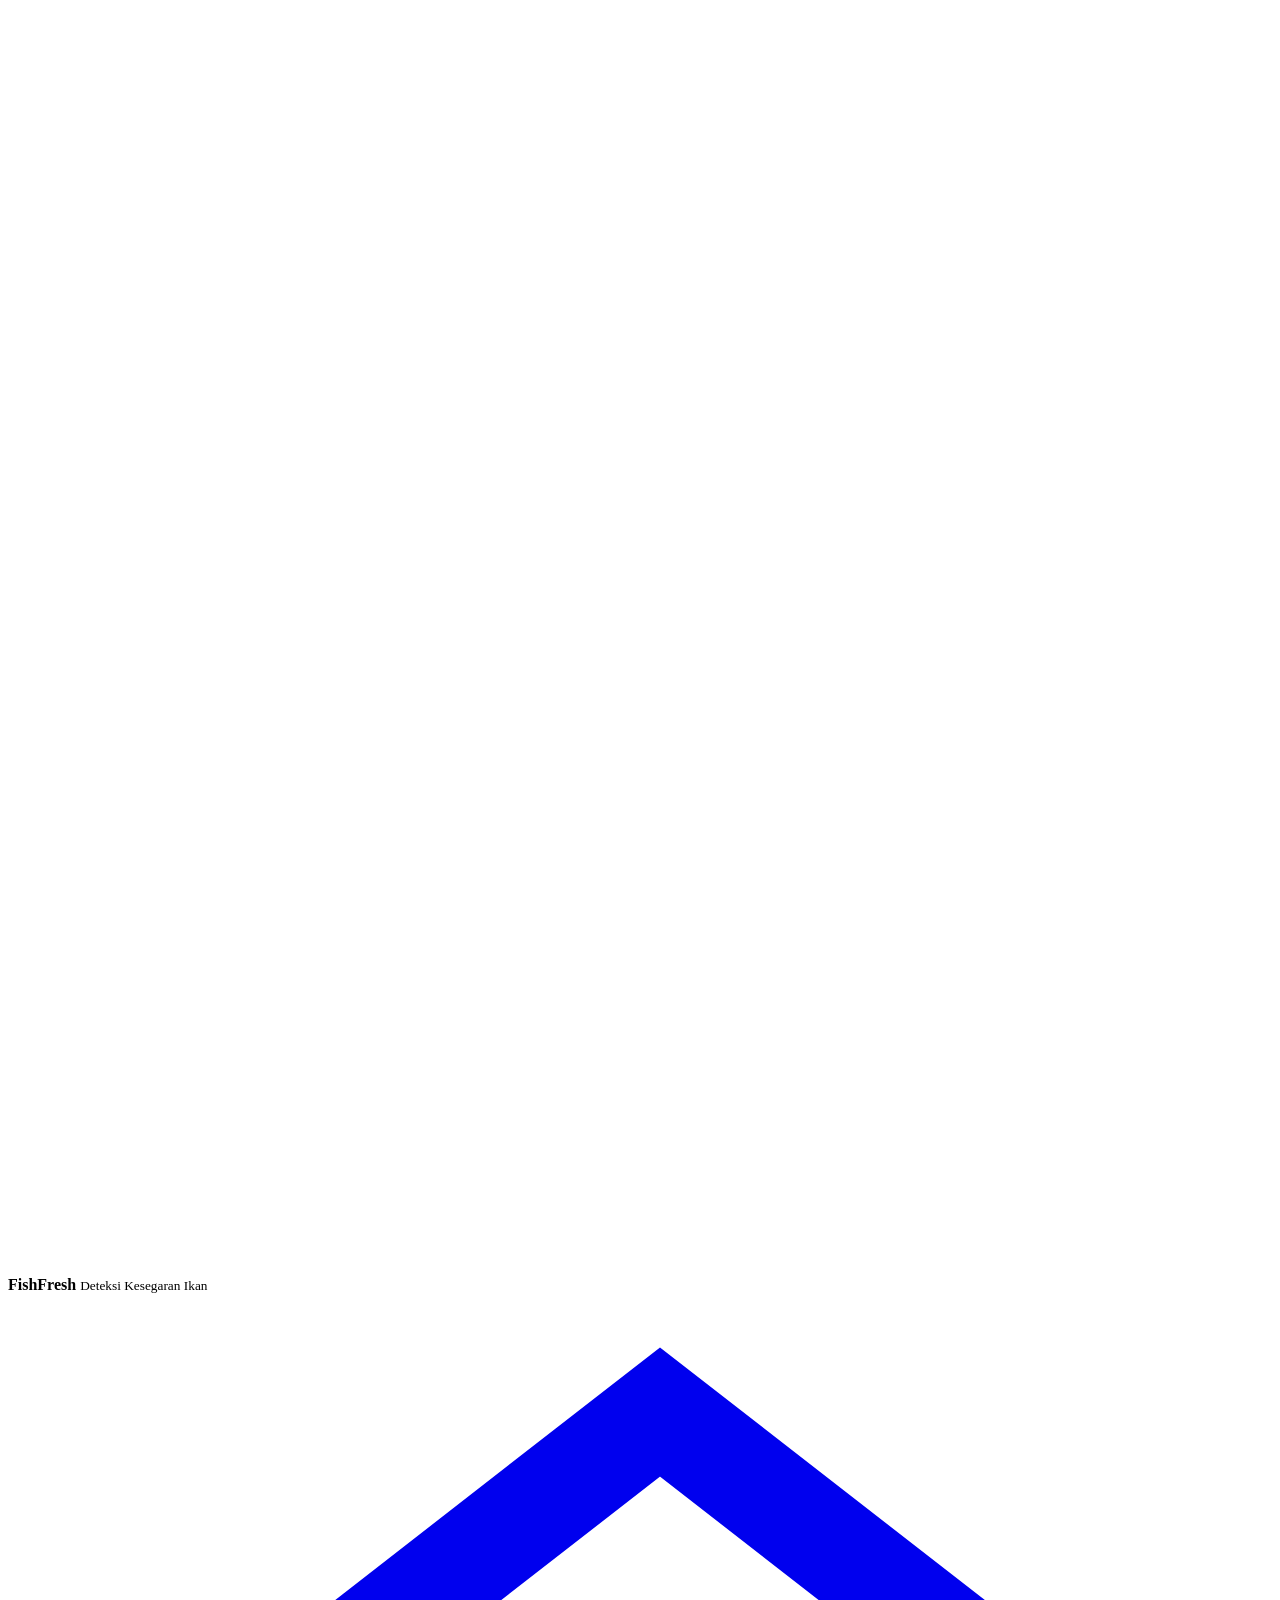
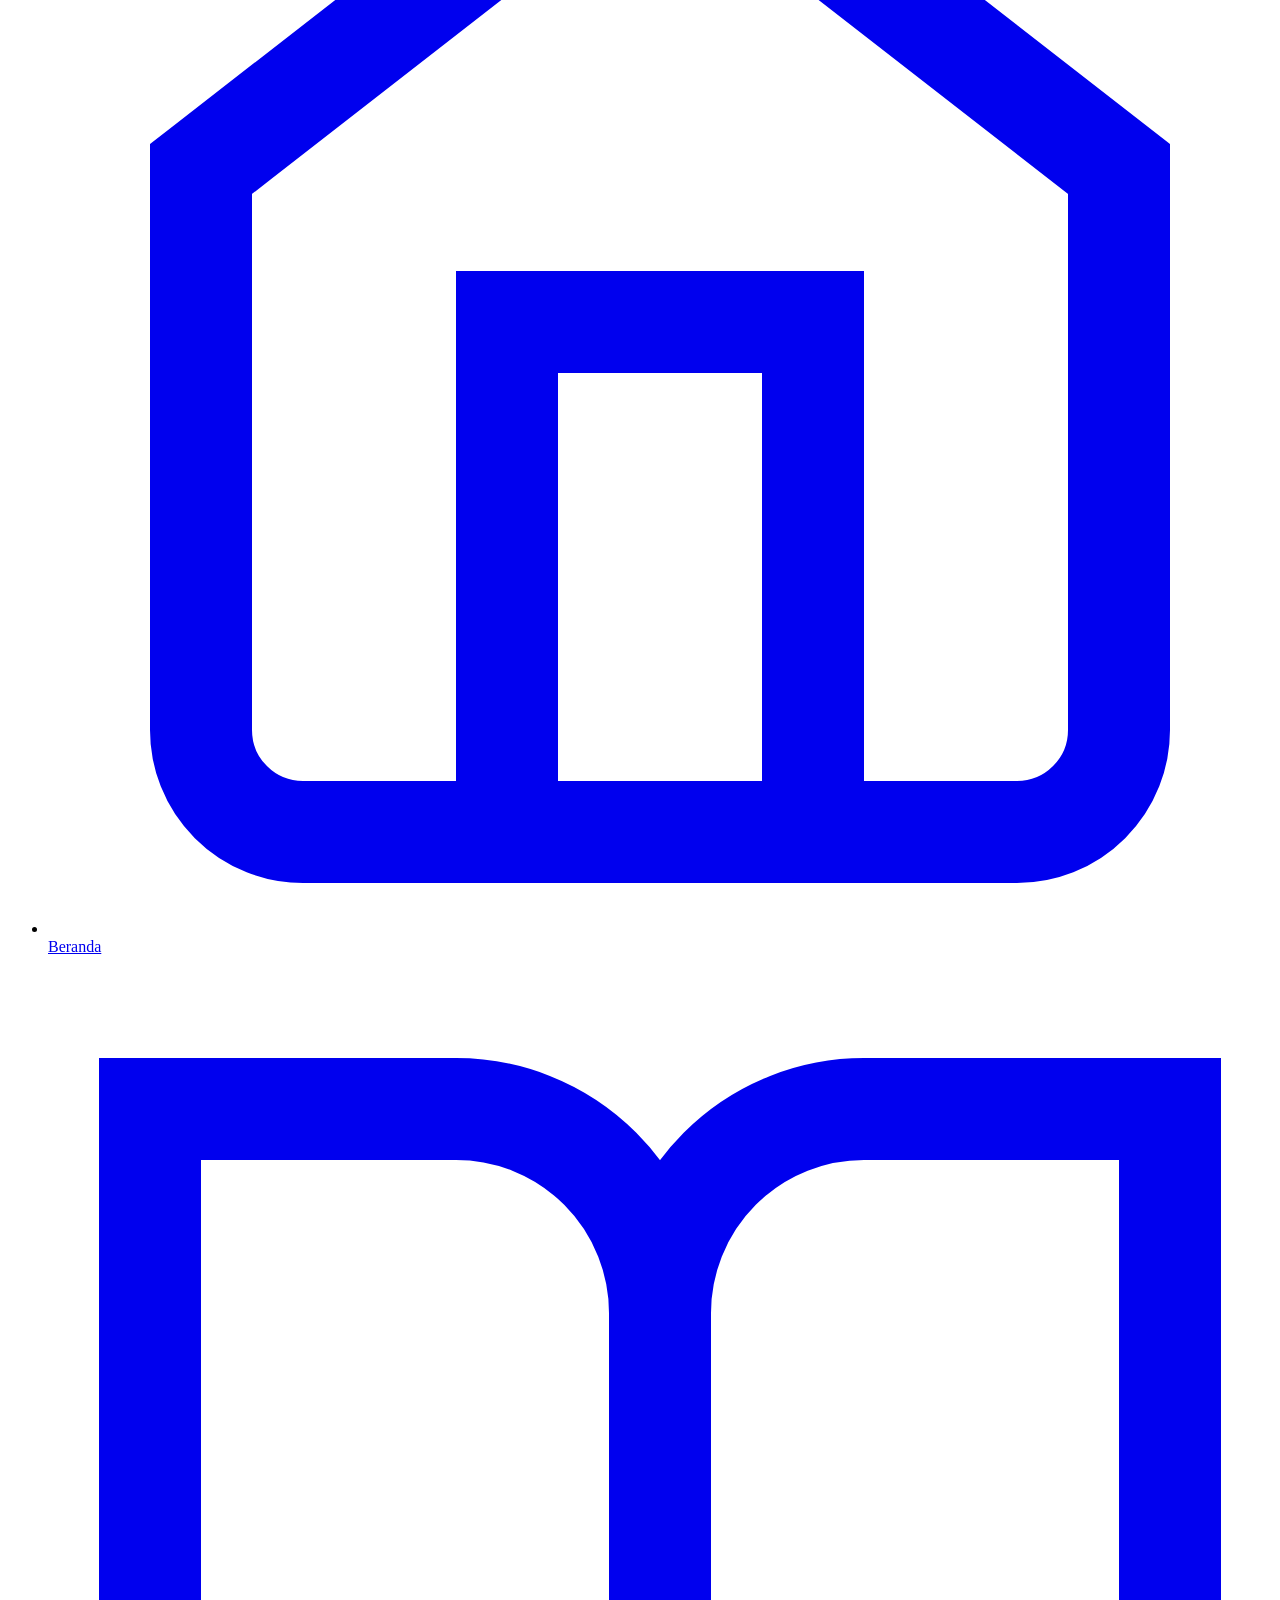
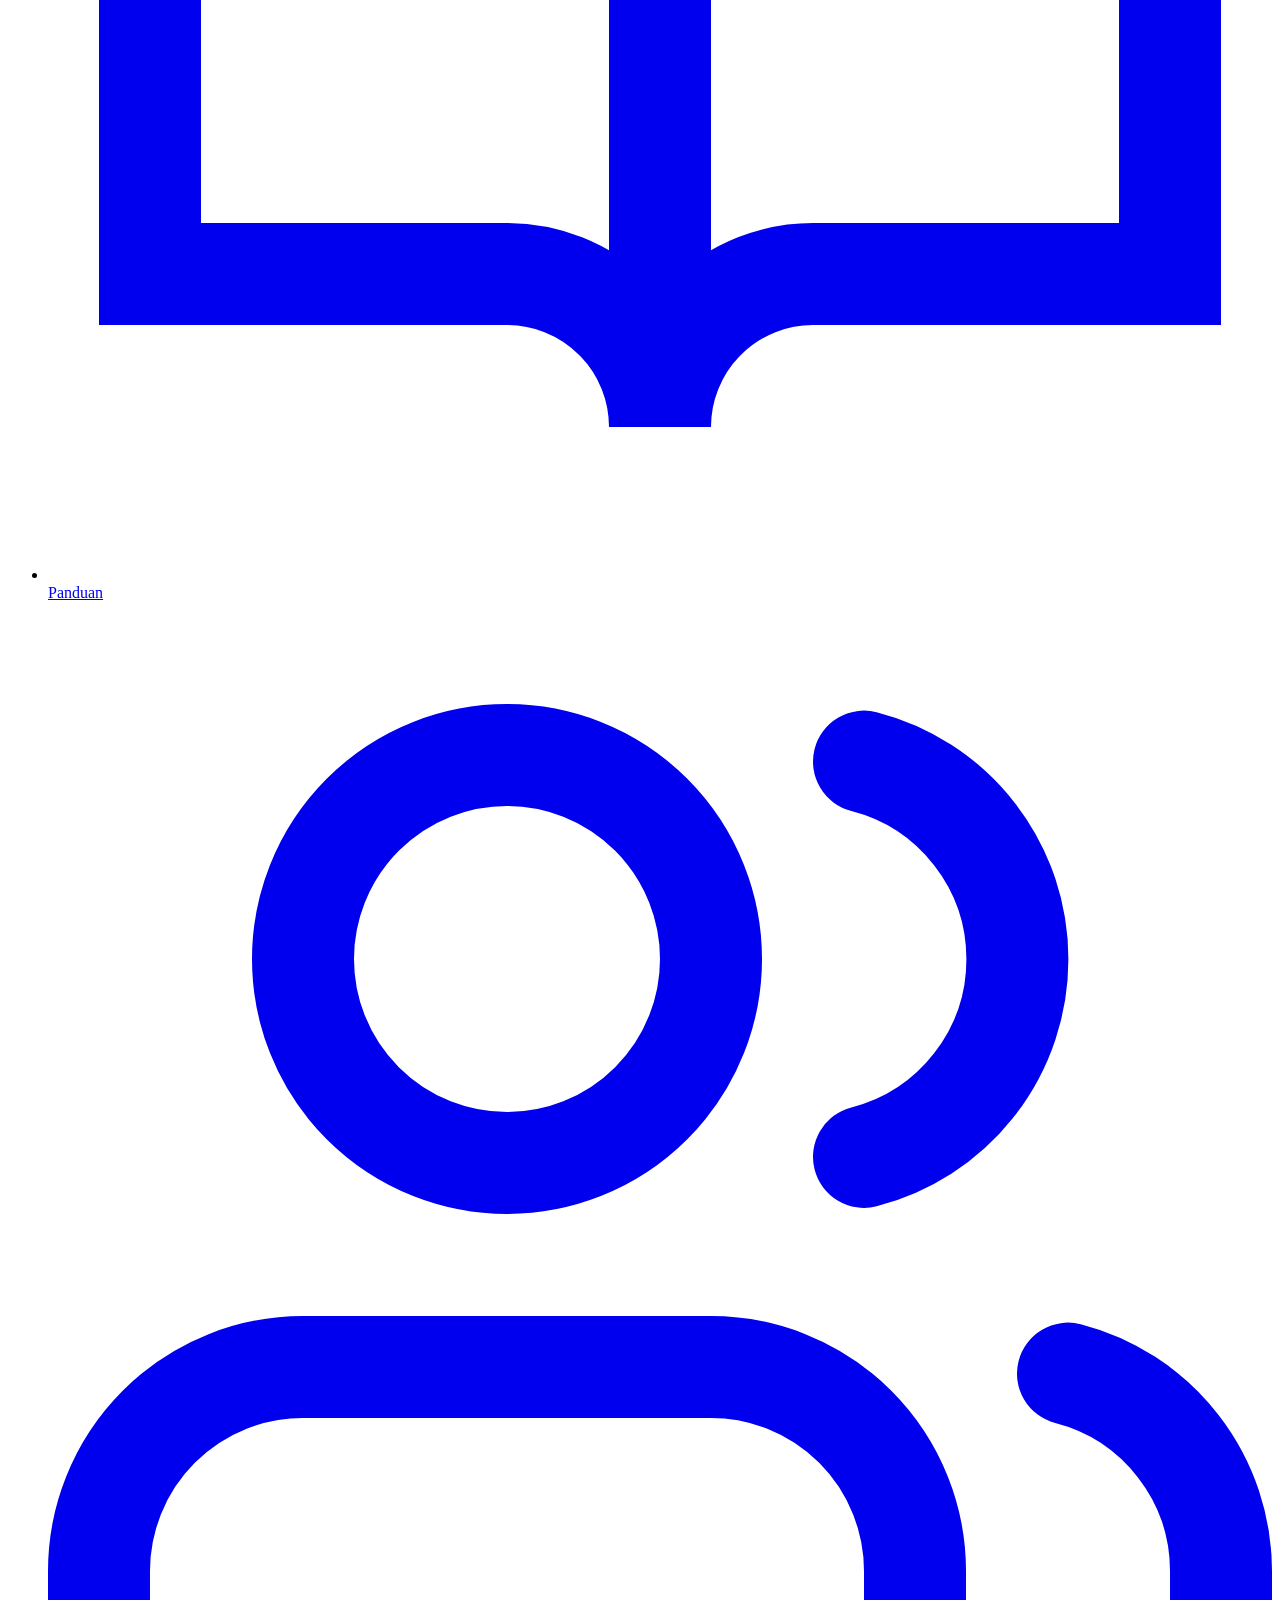
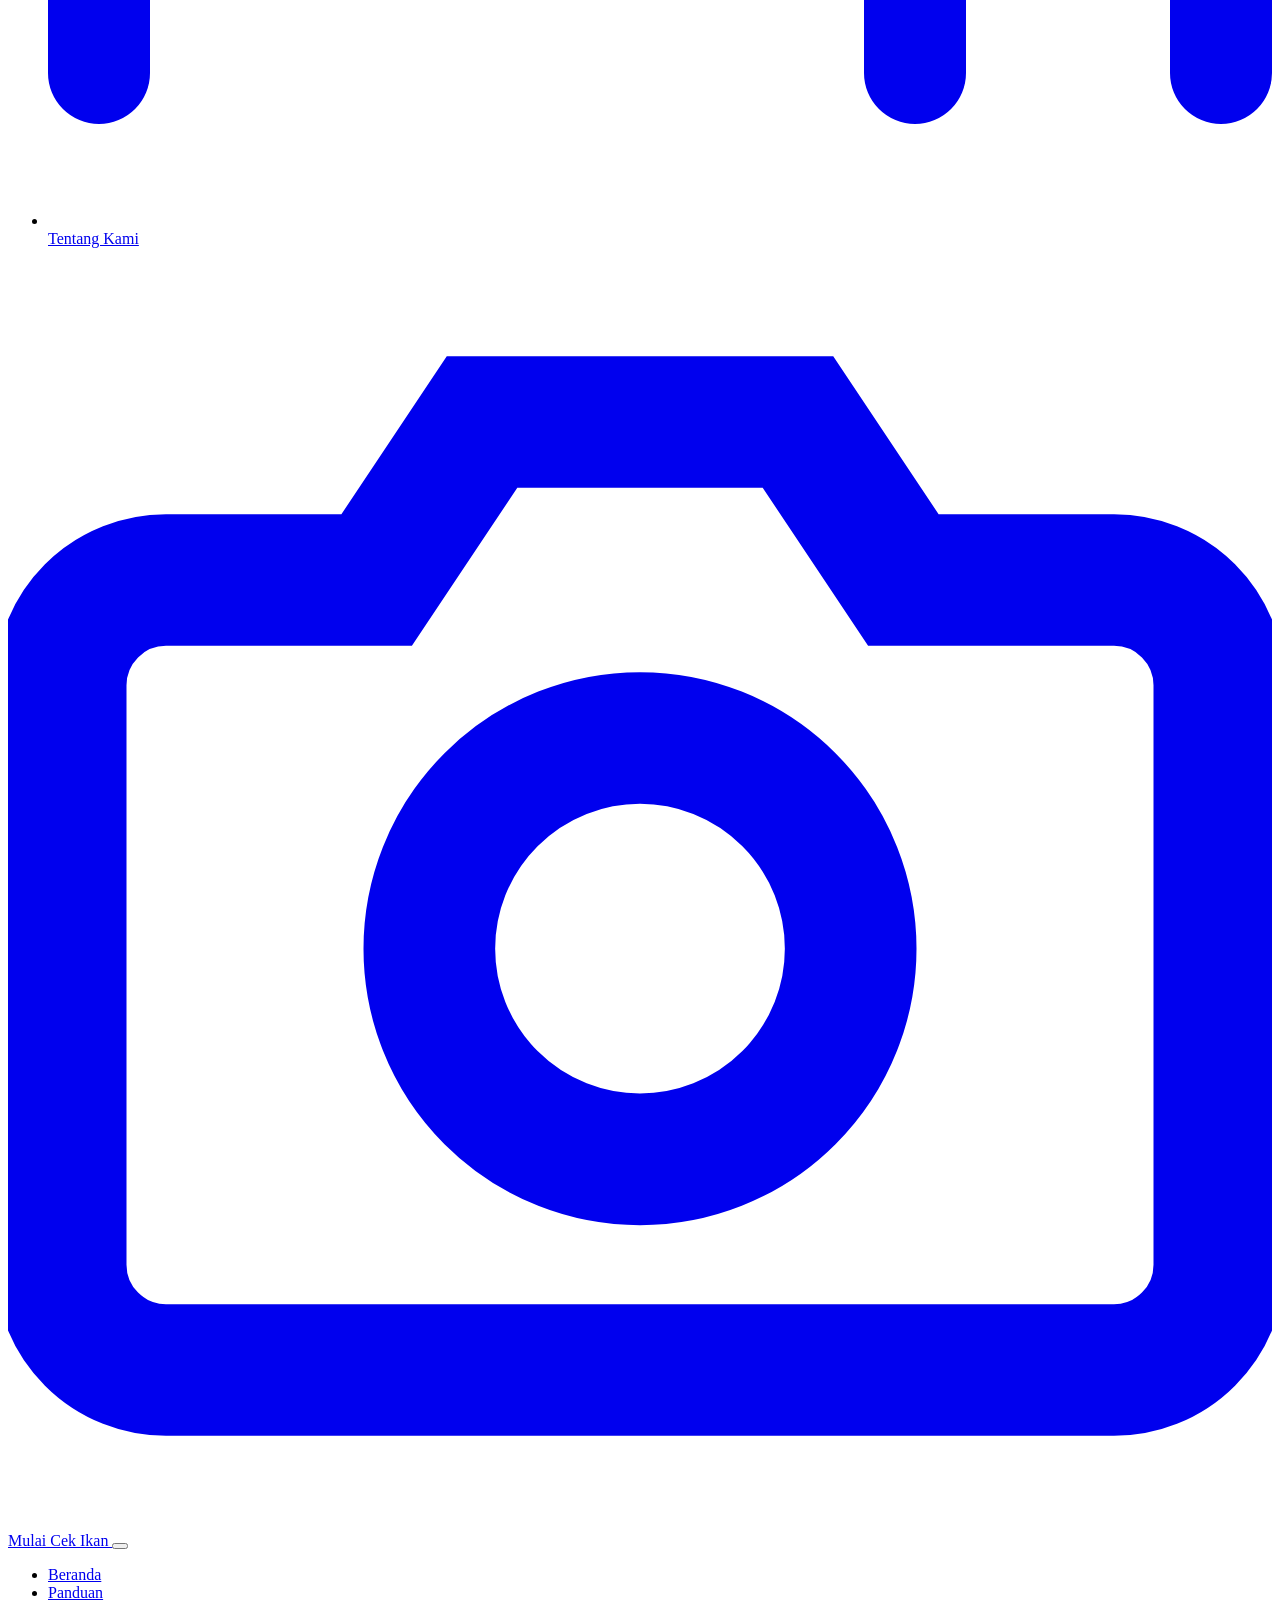
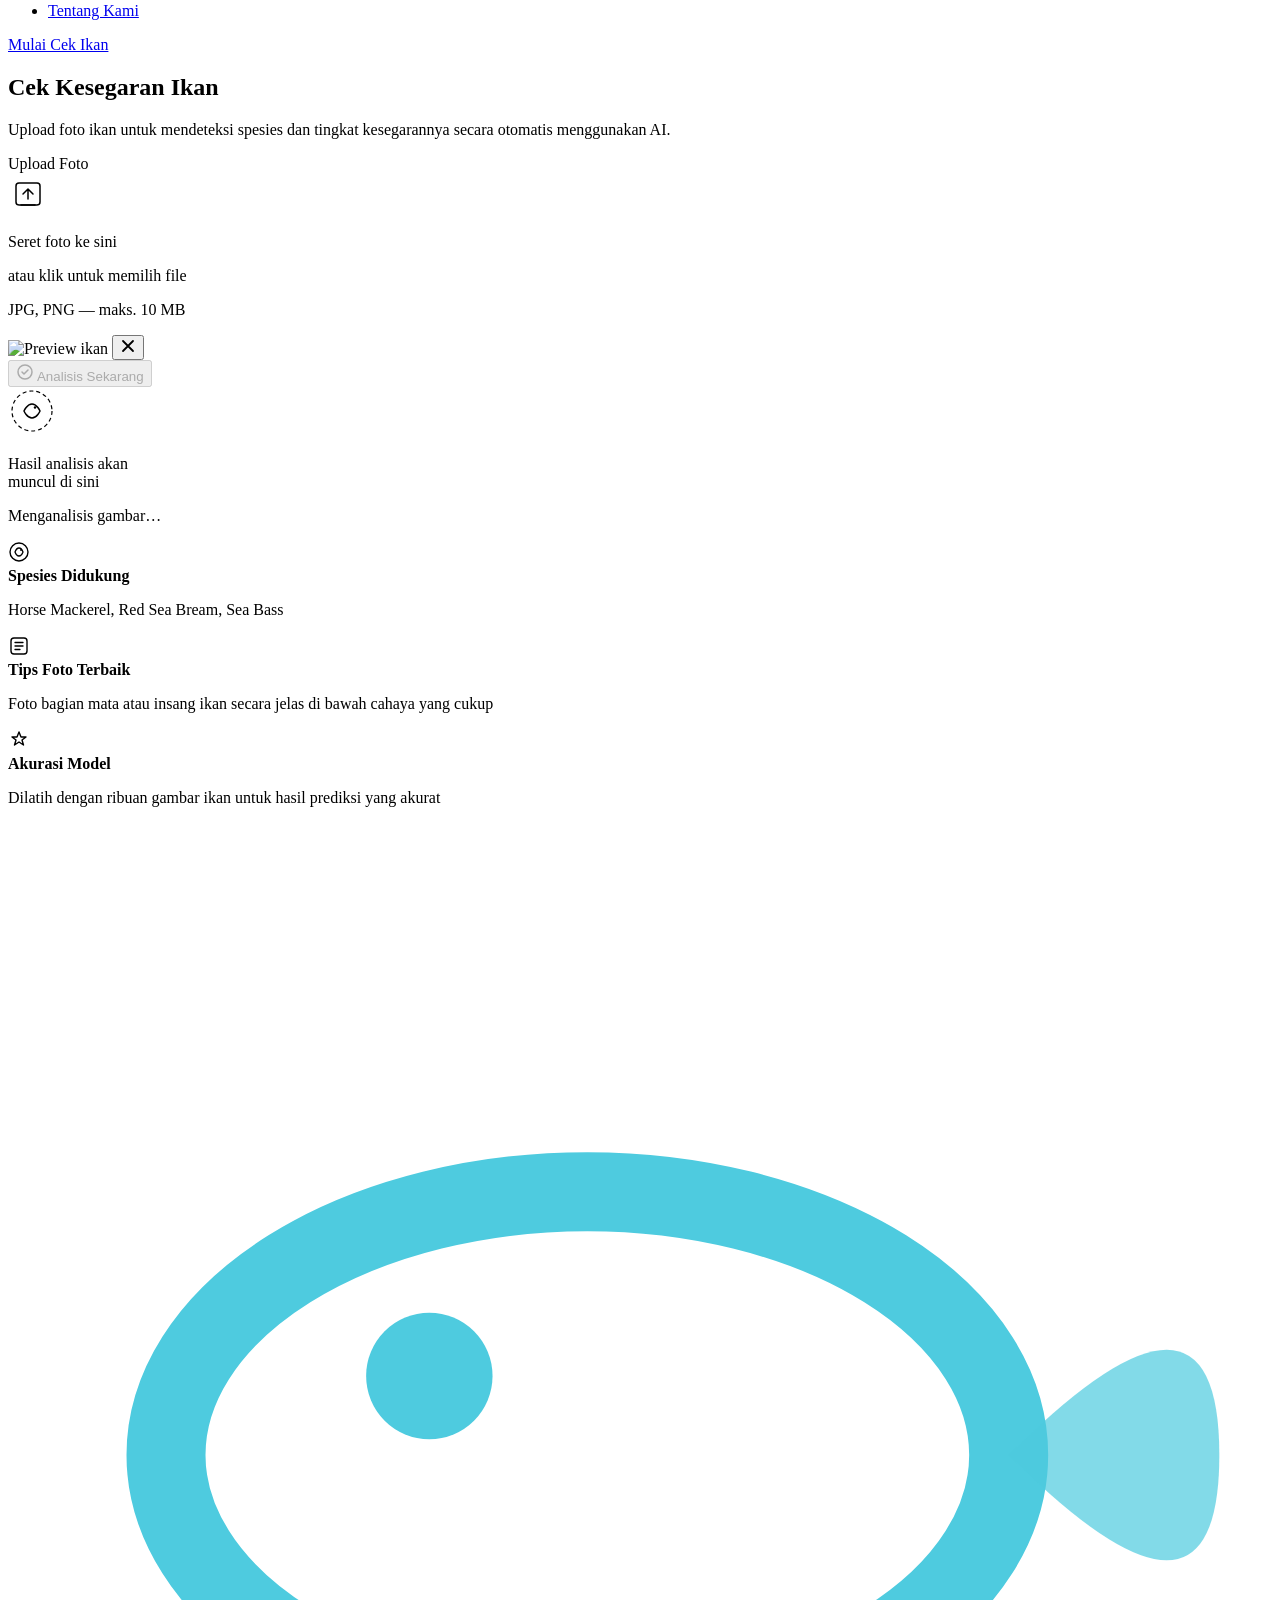
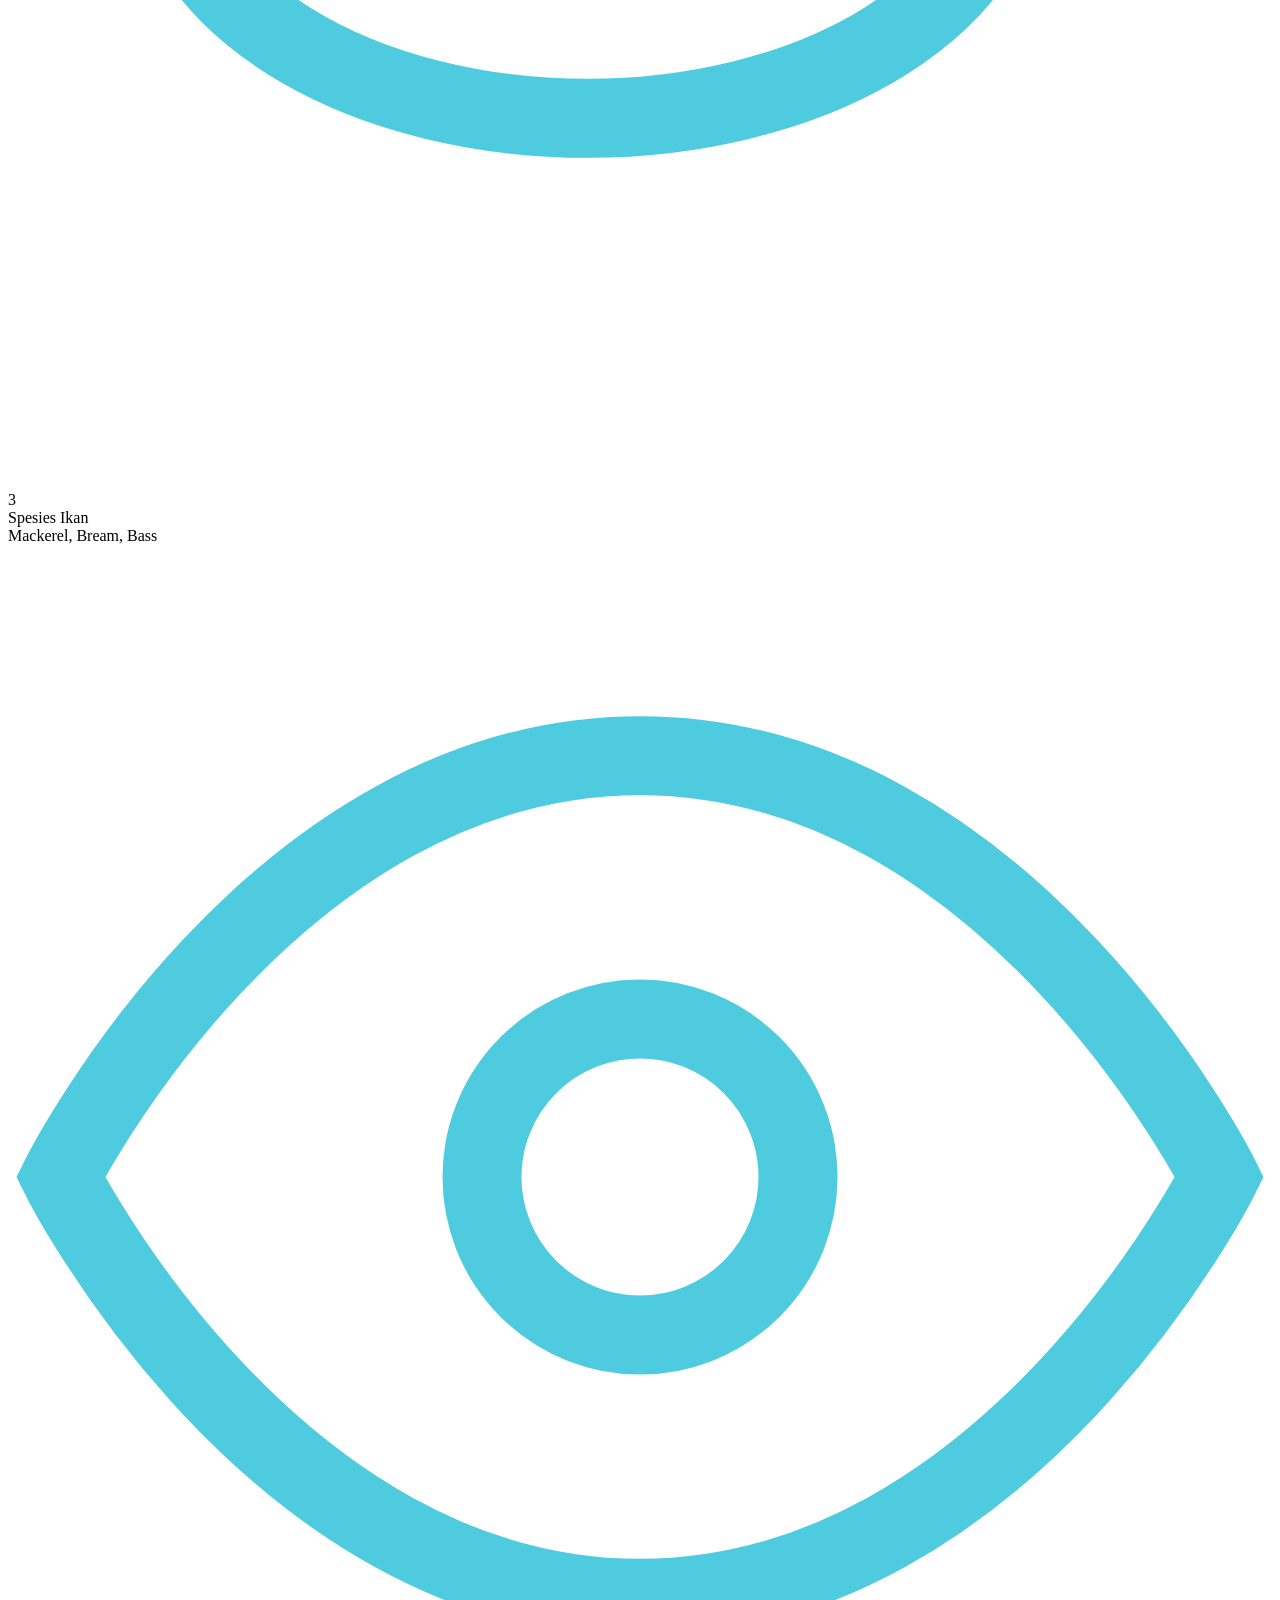
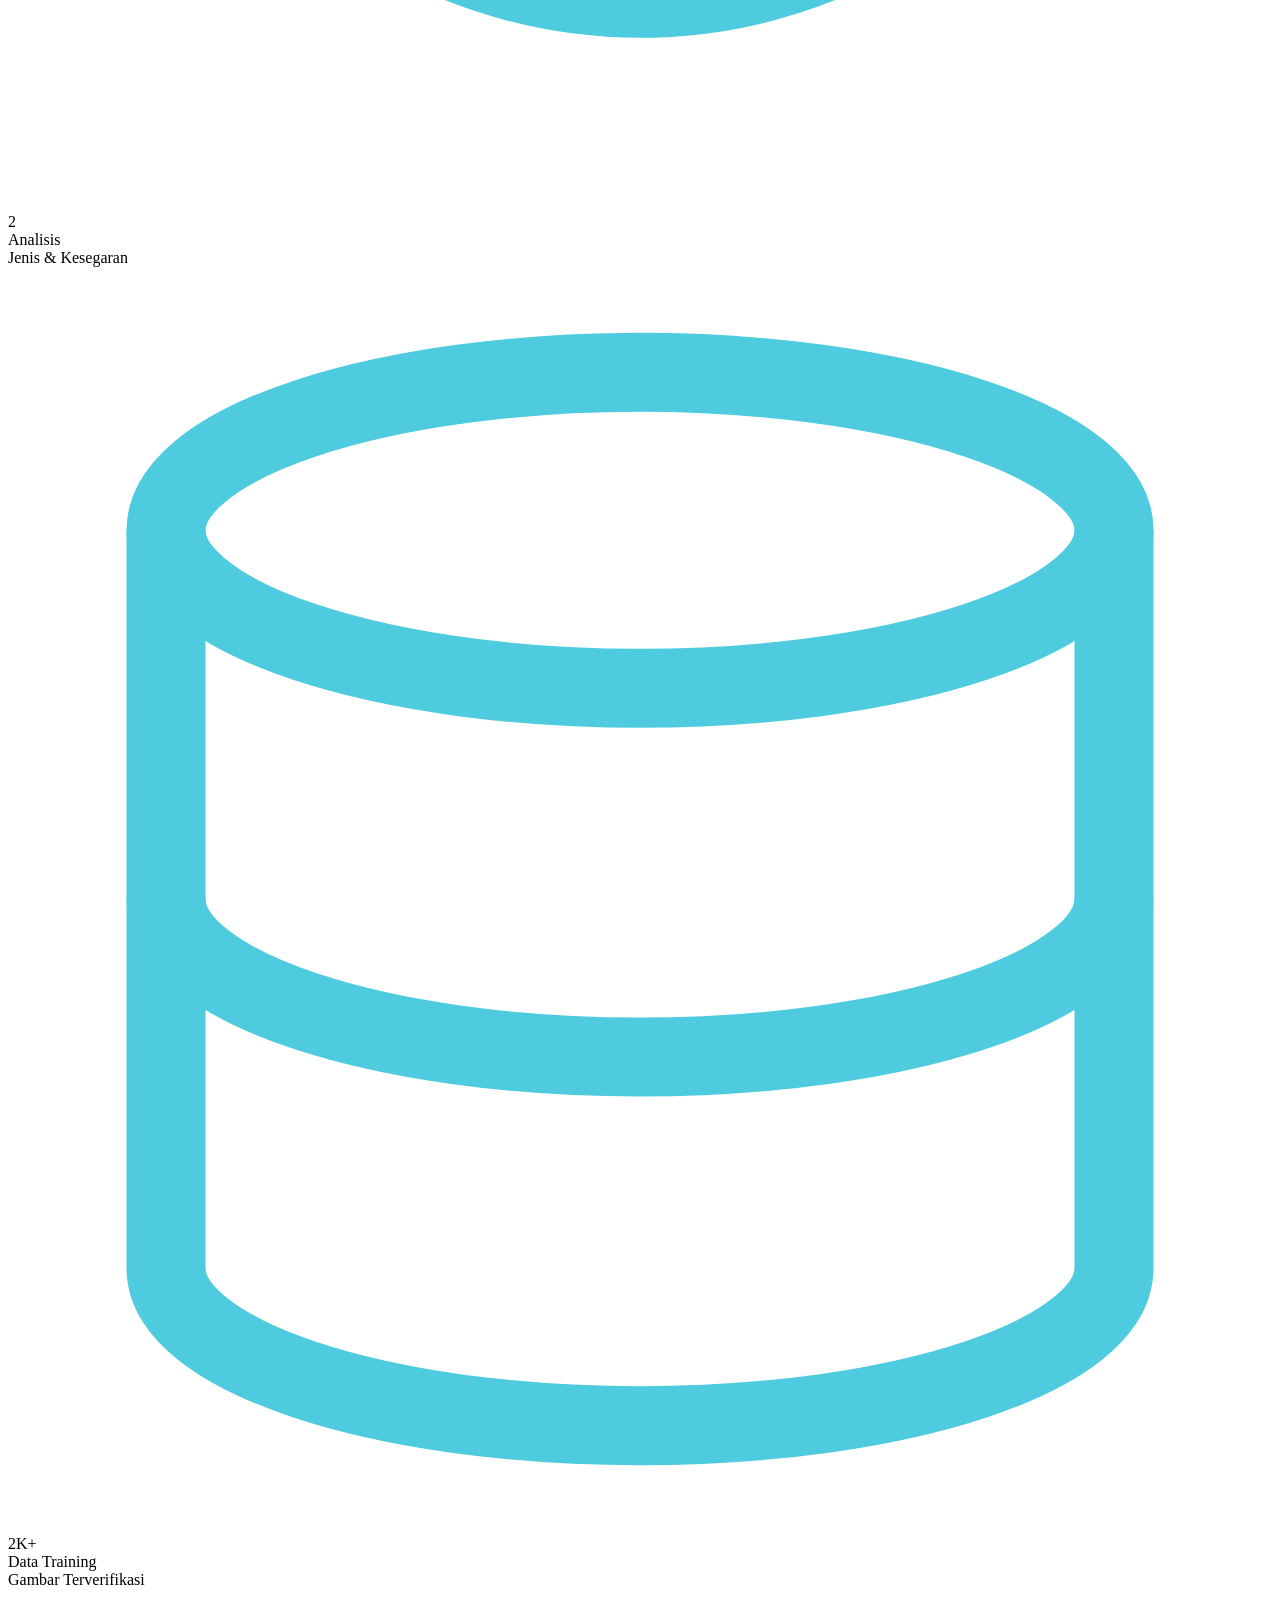
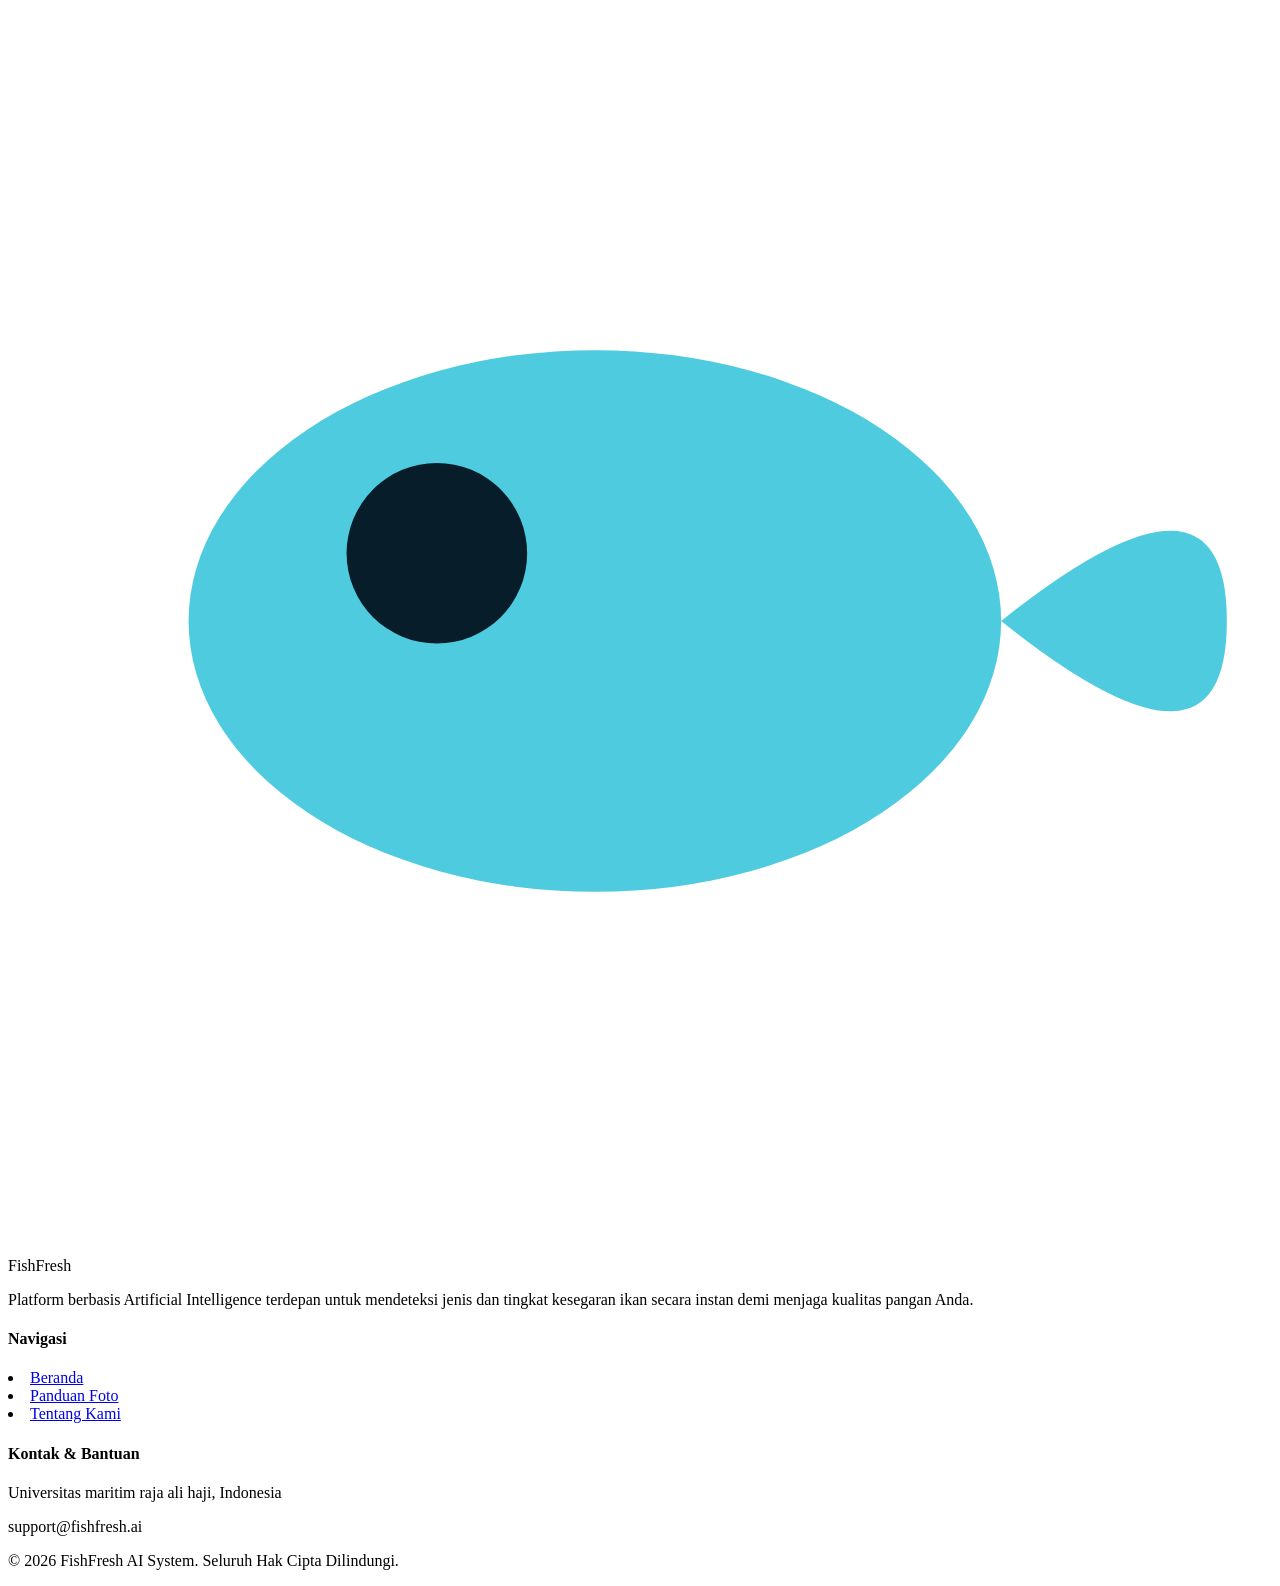
==== cek.html @ abd27efb "Add files via upload" ====
<!DOCTYPE html>
<html lang="id">

<head>
  <meta charset="UTF-8" />
  <meta name="viewport" content="width=device-width, initial-scale=1.0" />
  <title>Cek Kesegaran Ikan</title>
  <link rel="stylesheet" href="/assest/css/cek.css">
  <link
    href="https://fonts.googleapis.com/css2?family=Plus+Jakarta+Sans:ital,wght@0,400;0,500;0,600;0,700;0,800;1,400&display=swap"
    rel="stylesheet">
</head>

<body>

  <div class="page-wrapper">

    <!-- NAVBAR -->
    <nav>
      <div class="brand">
        <div class="brand-logo">
          <svg viewBox="0 0 28 28" fill="none" xmlns="http://www.w3.org/2000/svg">
            <ellipse cx="13" cy="14" rx="10" ry="7" fill="rgba(255,255,255,0.25)" stroke="#fff" stroke-width="1.2" />
            <path d="M23 14 C26 11 27 14 26 17 C24 15.5 23 14 23 14Z" fill="#fff" />
            <circle cx="8" cy="12.5" r="1.3" fill="#fff" />
            <path d="M4 14 C8 10 17 10 23 14 C17 18 8 18 4 14Z" fill="rgba(255,255,255,0.18)" />
          </svg>
        </div>
        <div class="brand-text">
          <b>FishFresh</b>
          <small>Deteksi Kesegaran Ikan</small>
        </div>
      </div>

      <ul class="nav-links">
        <li>
          <a href="beranda.html" class="active">
            <svg viewBox="0 0 24 24" fill="none" stroke="currentColor" stroke-width="2" stroke-linecap="round">
              <path d="M3 9l9-7 9 7v11a2 2 0 01-2 2H5a2 2 0 01-2-2z" />
              <polyline points="9 22 9 12 15 12 15 22" />
            </svg>
            Beranda
          </a>
        </li>
        <li>
          <a href="panduan.html">
            <svg viewBox="0 0 24 24" fill="none" stroke="currentColor" stroke-width="2" stroke-linecap="round">
              <path d="M2 3h6a4 4 0 014 4v14a3 3 0 00-3-3H2z" />
              <path d="M22 3h-6a4 4 0 00-4 4v14a3 3 0 013-3h7z" />
            </svg>
            Panduan
          </a>
        </li>
        <li>
          <a href="tentang.html">
            <svg viewBox="0 0 24 24" fill="none" stroke="currentColor" stroke-width="2" stroke-linecap="round">
              <path d="M17 21v-2a4 4 0 00-4-4H5a4 4 0 00-4 4v2" />
              <circle cx="9" cy="7" r="4" />
              <path d="M23 21v-2a4 4 0 00-3-3.87M16 3.13a4 4 0 010 7.75" />
            </svg>
            Tentang Kami
          </a>
        </li>
      </ul>

      <a href="cek.html" class="btn-cta nav-cta-desktop">
        <svg viewBox="0 0 24 24" fill="none" stroke="currentColor" stroke-width="2.5" stroke-linecap="round">
          <path d="M23 19a2 2 0 01-2 2H3a2 2 0 01-2-2V8a2 2 0 012-2h4l2-3h6l2 3h4a2 2 0 012 2z" />
          <circle cx="12" cy="13" r="4" />
        </svg>
        Mulai Cek Ikan
      </a>

      <button class="ham-btn" id="menuToggle" aria-label="Menu">
        <span></span>
        <span></span>
        <span></span>
      </button>

      <div class="nav-menu">
        <ul>
          <li><a href="beranda.html">Beranda</a></li>
          <li><a href="panduan.html">Panduan</a></li>
          <li><a href="tentang.html">Tentang Kami</a></li>
        </ul>
        <a href="cek.html" class="btn-cta-mobile">Mulai Cek Ikan</a>
      </div>
    </nav>

    <main class="main-content">

      <section class="hero-section">
        <h1>Cek Kesegaran Ikan</h1>
        <p class="hero-sub">Upload foto ikan untuk mendeteksi spesies dan tingkat kesegarannya secara otomatis
          menggunakan AI.</p>
      </section>

      <div class="card-grid">

        <div class="card upload-card">
          <div class="card-label">
            <span class="dot dot-blue"></span>
            Upload Foto
          </div>

          <div class="drop-zone" id="dropZone">
            <div class="drop-icon">
              <svg width="40" height="40" viewBox="0 0 40 40" fill="none">
                <rect x="8" y="10" width="24" height="22" rx="3" stroke="currentColor" stroke-width="1.5" />
                <path d="M20 16v10M15 21l5-5 5 5" stroke="currentColor" stroke-width="1.5" stroke-linecap="round"
                  stroke-linejoin="round" />
                <path d="M13 32h14" stroke="currentColor" stroke-width="1.5" stroke-linecap="round" />
              </svg>
            </div>
            <p class="drop-title">Seret foto ke sini</p>
            <p class="drop-sub">atau klik untuk memilih file</p>
            <p class="drop-hint">JPG, PNG — maks. 10 MB</p>
            <input type="file" id="fileInput" accept=".jpg,.jpeg,.png" hidden />
          </div>

          <div class="preview-wrap" id="previewWrap">
            <img id="previewImg" src="" alt="Preview ikan" />
            <button class="btn-remove" id="btnRemove" title="Hapus foto">
              <svg width="16" height="16" viewBox="0 0 16 16" fill="none">
                <path d="M3 3l10 10M13 3L3 13" stroke="currentColor" stroke-width="1.8" stroke-linecap="round" />
              </svg>
            </button>
          </div>

          <button class="btn-primary" id="btnAnalyze" disabled>
            <svg width="18" height="18" viewBox="0 0 18 18" fill="none">
              <circle cx="9" cy="9" r="7" stroke="currentColor" stroke-width="1.5" />
              <path d="M6 9l2 2 4-4" stroke="currentColor" stroke-width="1.5" stroke-linecap="round"
                stroke-linejoin="round" />
            </svg>
            Analisis Sekarang
          </button>
        </div>

        <div class="card result-card" id="resultCard">

          <div class="result-idle" id="resultIdle">
            <div class="idle-icon">
              <svg width="48" height="48" viewBox="0 0 48 48" fill="none">
                <circle cx="24" cy="24" r="20" stroke="currentColor" stroke-width="1.2" stroke-dasharray="4 3" />
                <path d="M16 24C16 24 19 17 24 17C29 17 32 24 32 24C32 24 29 31 24 31C19 31 16 24 16 24Z"
                  stroke="currentColor" stroke-width="1.5" fill="none" />
                <circle cx="27" cy="20.5" r="1.2" fill="currentColor" />
              </svg>
            </div>
            <p>Hasil analisis akan<br />muncul di sini</p>
          </div>

          <div class="result-loading" id="resultLoading">
            <div class="spinner"></div>
            <p>Menganalisis gambar…</p>
          </div>

          <div class="result-output" id="resultOutput">

            <div class="result-status-bar" id="resultStatusBar">
              <span class="status-icon" id="statusIcon"></span>
              <span class="status-label" id="statusLabel"></span>
            </div>

            <div class="result-body" id="resultBody"></div>

          </div>

        </div>

      </div>

      <section class="info-section">
        <div class="info-item">
          <div class="info-icon">
            <svg width="22" height="22" viewBox="0 0 22 22" fill="none">
              <circle cx="11" cy="11" r="9" stroke="currentColor" stroke-width="1.4" />
              <path d="M7 11C7 11 8.5 7 11 7C13.5 7 15 11 15 11C15 11 13.5 15 11 15C8.5 15 7 11 7 11Z"
                stroke="currentColor" stroke-width="1.3" fill="none" />
              <circle cx="13" cy="9" r="0.9" fill="currentColor" />
            </svg>
          </div>
          <div>
            <strong>Spesies Didukung</strong>
            <p>Horse Mackerel, Red Sea Bream, Sea Bass</p>
          </div>
        </div>
        <div class="info-divider"></div>
        <div class="info-item">
          <div class="info-icon">
            <svg width="22" height="22" viewBox="0 0 22 22" fill="none">
              <rect x="3" y="3" width="16" height="16" rx="3" stroke="currentColor" stroke-width="1.4" />
              <path d="M7 11h8M7 7.5h8M7 14.5h5" stroke="currentColor" stroke-width="1.3" stroke-linecap="round" />
            </svg>
          </div>
          <div>
            <strong>Tips Foto Terbaik</strong>
            <p>Foto bagian mata atau insang ikan secara jelas di bawah cahaya yang cukup</p>
          </div>
        </div>
        <div class="info-divider"></div>
        <div class="info-item">
          <div class="info-icon">
            <svg width="22" height="22" viewBox="0 0 22 22" fill="none">
              <path d="M11 3l2 5h5l-4 3 1.5 5L11 13l-4.5 3L8 11 4 8h5z" stroke="currentColor" stroke-width="1.4"
                stroke-linejoin="round" fill="none" />
            </svg>
          </div>
          <div>
            <strong>Akurasi Model</strong>
            <p>Dilatih dengan ribuan gambar ikan untuk hasil prediksi yang akurat</p>
          </div>
        </div>
      </section>

    </main>

    <!-- FOOTER -->
    <footer class="combined-footer">
      <div class="footer-bg-layer"></div>
      <div class="footer-fish-layer"></div>

      <div class="footer-container">

        <div class="stats-inner">
          <div class="stat-item">
            <div class="stat-icon-wrap">
              <svg viewBox="0 0 24 24">
                <ellipse cx="11" cy="12" rx="8" ry="5" stroke="#4ecbdf" stroke-width="1.5" fill="none" />
                <path d="M19 12 Q23 8 23 12 Q23 16 19 12Z" fill="#4ecbdf" opacity="0.7" />
                <circle cx="8" cy="10.5" r="1.2" fill="#4ecbdf" />
              </svg>
            </div>
            <div class="stat-text">
              <div class="stat-num">3</div>
              <div class="stat-label">Spesies Ikan</div>
              <div class="stat-sub">Mackerel, Bream, Bass</div>
            </div>
          </div>

          <div class="stat-item">
            <div class="stat-icon-wrap">
              <svg viewBox="0 0 24 24" fill="none" stroke="#4ecbdf" stroke-width="1.5">
                <path d="M1 12s4-8 11-8 11 8 11 8-4 8-11 8-11-8-11-8z" />
                <circle cx="12" cy="12" r="3" />
              </svg>
            </div>
            <div class="stat-text">
              <div class="stat-num">2</div>
              <div class="stat-label">Analisis</div>
              <div class="stat-sub">Jenis &amp; Kesegaran</div>
            </div>
          </div>

          <div class="stat-item">
            <div class="stat-icon-wrap">
              <svg viewBox="0 0 24 24" fill="none" stroke="#4ecbdf" stroke-width="1.5">
                <ellipse cx="12" cy="5" rx="9" ry="3" />
                <path d="M21 12c0 1.66-4 3-9 3s-9-1.34-9-3" />
                <path d="M3 5v14c0 1.66 4 3 9 3s9-1.34 9-3V5" />
              </svg>
            </div>
            <div class="stat-text">
              <div class="stat-num">2K+</div>
              <div class="stat-label">Data Training</div>
              <div class="stat-sub">Gambar Terverifikasi</div>
            </div>
          </div>
        </div>

        <div class="footer-divider"></div>

        <div class="footer-content-grid">
          <div class="footer-about">
            <div class="footer-brand">
              <div class="f-brand-icon">
                <svg viewBox="0 0 28 28" fill="none">
                  <ellipse cx="13" cy="14" rx="9" ry="6" fill="#4ecbdf" />
                  <path d="M22 14 Q27 10 27 14 Q27 18 22 14Z" fill="#4ecbdf" />
                  <circle cx="9.5" cy="12.5" r="2" fill="#071e2a" />
                </svg>
              </div>
              <span>FishFresh</span>
            </div>
            <p class="footer-desc">
              Platform berbasis Artificial Intelligence terdepan untuk mendeteksi jenis dan tingkat kesegaran ikan
              secara
              instan demi menjaga kualitas pangan Anda.
            </p>
          </div>

          <div class="footer-links-group">
            <h4>Navigasi</h4>
            <li><a href="beranda.html">Beranda</a>
            <li><a href="panduan.html">Panduan Foto</a>
            <li><a href="tentang.html">Tentang Kami</a>
          </div>

          <div class="footer-links-group">
            <h4>Kontak & Bantuan</h4>
            <p class="footer-info-text">Universitas maritim raja ali haji, Indonesia</p>
            <p class="footer-info-text">support@fishfresh.ai</p>
          </div>
        </div>

        <div class="footer-bottom">
          <p>&copy; 2026 FishFresh AI System. Seluruh Hak Cipta Dilindungi.</p>
        </div>

      </div>
    </footer>

  </div>

  <script src="/assest/js/cek.js"></script>
</body>

</html>
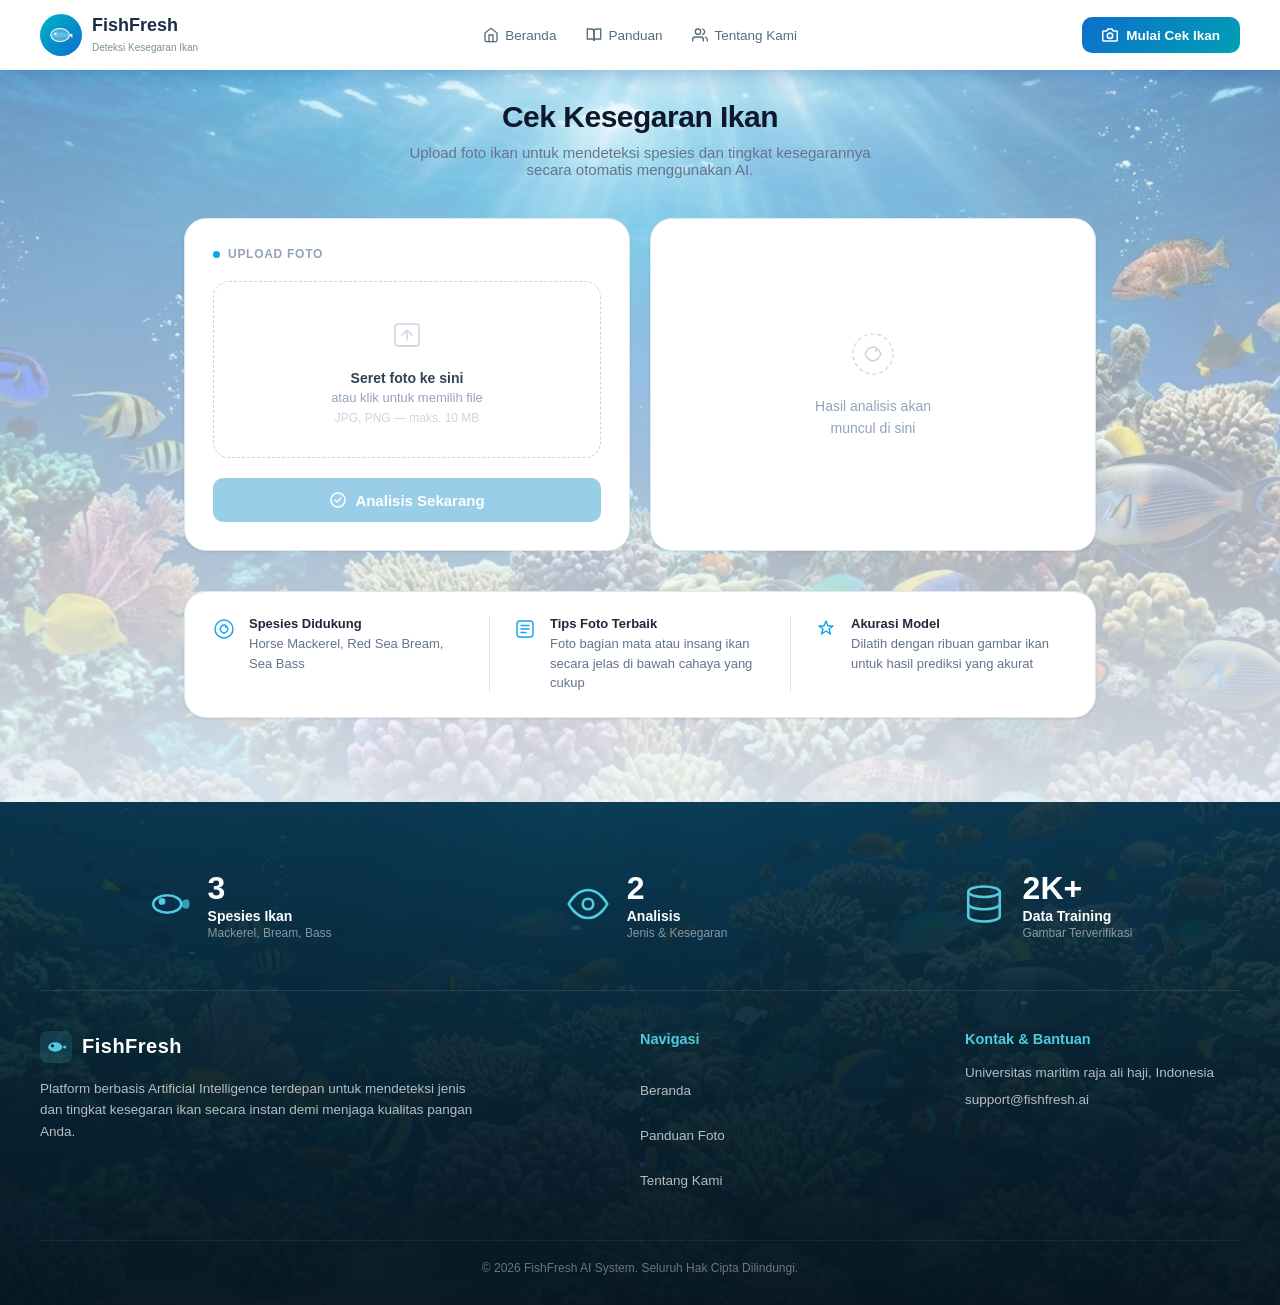
==== commit a39f6df4: "tambahin ." ====
--- a/cek.html
+++ b/cek.html
@@ -5,7 +5,7 @@
   <meta charset="UTF-8" />
   <meta name="viewport" content="width=device-width, initial-scale=1.0" />
   <title>Cek Kesegaran Ikan</title>
-  <link rel="stylesheet" href="/assest/css/cek.css">
+  <link rel="stylesheet" href="./assest/css/cek.css">
   <link
     href="https://fonts.googleapis.com/css2?family=Plus+Jakarta+Sans:ital,wght@0,400;0,500;0,600;0,700;0,800;1,400&display=swap"
     rel="stylesheet">
@@ -34,7 +34,7 @@
 
       <ul class="nav-links">
         <li>
-          <a href="beranda.html" class="active">
+          <a href="index.html" class="active">
             <svg viewBox="0 0 24 24" fill="none" stroke="currentColor" stroke-width="2" stroke-linecap="round">
               <path d="M3 9l9-7 9 7v11a2 2 0 01-2 2H5a2 2 0 01-2-2z" />
               <polyline points="9 22 9 12 15 12 15 22" />
@@ -79,7 +79,7 @@
 
       <div class="nav-menu">
         <ul>
-          <li><a href="beranda.html">Beranda</a></li>
+          <li><a href="index.html">Beranda</a></li>
           <li><a href="panduan.html">Panduan</a></li>
           <li><a href="tentang.html">Tentang Kami</a></li>
         </ul>
@@ -313,7 +313,7 @@
 
   </div>
 
-  <script src="/assest/js/cek.js"></script>
+  <script src="./assest/js/cek.js"></script>
 </body>
 
 </html>
--- a/assest/css/cek.css
+++ b/assest/css/cek.css
@@ -0,0 +1,1337 @@
+*,
+*::before,
+*::after {
+  box-sizing: border-box;
+  margin: 0;
+  padding: 0;
+}
+
+:root {
+  --blue-50: #e0f2fe;
+  --blue-100: #bae6fd;
+  --blue-500: #0ea5e9;
+  --blue-600: #0284c7;
+  --blue-700: #0369a1;
+
+  --green-50: #f0fdf4;
+  --green-100: #dcfce7;
+  --green-500: #22c55e;
+  --green-700: #15803d;
+
+  --red-50: #fef2f2;
+  --red-100: #fee2e2;
+  --red-500: #ef4444;
+  --red-700: #b91c1c;
+
+  --amber-50: #fffbeb;
+  --amber-100: #fef3c7;
+  --amber-500: #f59e0b;
+  --amber-700: #b45309;
+
+  --gray-50: #f8fafc;
+  --gray-100: #f1f5f9;
+  --gray-200: #e2e8f0;
+  --gray-300: #cbd5e1;
+  --gray-400: #94a3b8;
+  --gray-500: #64748b;
+  --gray-700: #334155;
+  --gray-800: #1e293b;
+  --gray-900: #0f172a;
+
+  --white: #ffffff;
+  --radius-sm: 6px;
+  --radius-md: 10px;
+  --radius-lg: 16px;
+  --radius-xl: 22px;
+
+  --shadow-sm: 0 1px 3px rgba(0, 0, 0, 0.06), 0 1px 2px rgba(0, 0, 0, 0.04);
+  --shadow-md: 0 4px 12px rgba(0, 0, 0, 0.08);
+
+  --font: 'Inter', -apple-system, BlinkMacSystemFont, 'Segoe UI', sans-serif;
+}
+
+body {
+  font-family: 'Poppins', sans-serif;
+  color: #1a2d4e;
+  overflow-x: hidden;
+  width: 100%;
+  background-image: linear-gradient(180deg, rgba(238, 246, 255, 0.388) 0%, rgba(238, 246, 255, 0.95) 100%),
+    url('/assest/img/laut.png');
+  background-size: cover;
+  background-position: center;
+  background-repeat: no-repeat;
+  background-attachment: fixed;
+}
+
+.page-wrapper {
+  display: flex;
+  flex-direction: column;
+  min-height: 100vh;
+}
+
+/* ── NAVBAR ── */
+nav {
+  position: fixed;
+  top: 0;
+  left: 0;
+  width: 100%;
+  height: 70px;
+  display: flex;
+  justify-content: space-between;
+  align-items: center;
+  padding: 0 40px;
+  background: #ffffff !important;
+  /* Memaksa latar putih kokoh di laptop/tablet/HP */
+  box-shadow: 0 2px 20px rgba(26, 95, 168, 0.437);
+  z-index: 9999;
+}
+
+.brand {
+  display: flex;
+  align-items: center;
+  gap: 10px
+}
+
+.brand-logo {
+  width: 42px;
+  height: 42px;
+  border-radius: 50%;
+  background: linear-gradient(135deg, #00b4c8, #0d6ecc);
+  display: flex;
+  align-items: center;
+  justify-content: center;
+  overflow: hidden
+}
+
+.brand-logo svg {
+  width: 26px;
+  height: 26px
+}
+
+.brand-text b {
+  display: block;
+  font-size: 18px;
+  color: #1a2d45 !important;
+  line-height: 1.2;
+}
+
+.brand-text small {
+  font-size: 10px;
+  color: #78909c;
+  font-weight: 400
+}
+
+.nav-links {
+  display: flex;
+  align-items: center;
+  gap: 2px;
+  list-style: none
+}
+
+.nav-links a {
+  display: flex;
+  align-items: center;
+  gap: 6px;
+  text-decoration: none;
+  font-size: 13.5px;
+  font-weight: 500;
+  color: #546e7a;
+  padding: 8px 14px;
+  border-radius: 8px;
+  transition: color .15s
+}
+
+.nav-links a:hover {
+  color: #0a3060
+}
+
+.nav-links a.active {
+  color: #546e7a;
+  position: relative
+}
+
+.nav-links svg {
+  width: 16px;
+  height: 16px;
+  flex-shrink: 0
+}
+
+.btn-cta {
+  display: flex;
+  align-items: center;
+  gap: 8px;
+  text-decoration: none;
+  background: linear-gradient(135deg, #0d6ecc, #00a0b4);
+  color: #ffffff;
+  font-size: 13.5px;
+  font-weight: 600;
+  padding: 10px 20px;
+  border-radius: 10px;
+  white-space: nowrap;
+  transition: opacity .15s
+}
+
+.btn-cta:hover {
+  opacity: .88
+}
+
+.btn-cta svg {
+  width: 16px;
+  height: 16px
+}
+
+/* ============ ATURAN TOMBOL GARIS 3 ============ */
+.ham-btn {
+  /* 1. SECARA BAWAAN (DI LAPTOP): SEMBUNYIKAN */
+  display: none;
+
+  flex-direction: column;
+  justify-content: space-between;
+  width: 26px;
+  height: 18px;
+  background: transparent;
+  border: none;
+  cursor: pointer;
+  padding: 0;
+  z-index: 1001;
+  position: absolute;
+  right: 24px;
+  top: 50%;
+  transform: translateY(-50%);
+}
+
+.ham-btn span {
+  width: 100%;
+  height: 2.5px;
+  background-color: #070000;
+  border-radius: 2px;
+  transition: all 0.3s ease-in-out;
+}
+
+/* ============ MEDIA QUERY (KHUSUS LAYAR KECIL/HP) ============ */
+@media (max-width: 900px) {
+
+  /* 1. Sembunyikan Nav Links teks biasa bawaan desktop */
+  .nav-links {
+    display: none !important;
+  }
+
+  /* 2. INI KUNCINYA: Sembunyikan Tombol Cek Ikan Versi Desktop agar tidak double! */
+  .nav-cta-desktop {
+    display: none !important;
+  }
+
+  /* 3. Tampilkan tombol garis 3 (hamburger) di pojok kanan */
+  .ham-btn {
+    display: flex !important;
+  }
+
+  /* 4. Berikan sedikit padding kanan pada nav agar logo tidak terlalu mentok */
+  nav {
+    padding-right: 60px !important;
+  }
+}
+
+.nav-links a:hover,
+.nav-links a.active {
+  color: #546e7a;
+}
+
+.nav-btn {
+  text-decoration: none;
+  color: #546e7a;
+  background: #fff;
+  padding: 0.75rem 1.6rem;
+  border-radius: 14px;
+  font-size: 0.95rem;
+  font-weight: 700;
+  box-shadow: 0 4px 15px rgba(255, 255, 255, 0.15);
+  transition: all 0.3s cubic-bezier(0.16, 1, 0.3, 1);
+}
+
+.nav-btn:hover {
+  transform: translateY(-2px);
+  box-shadow: 0 8px 25px rgba(240, 4, 4, 0.25);
+  background: #f8faff;
+}
+
+/* 🔒 KUNCI UTAMA: Wajib Disembunyikan Total Saat Tampilan LAPTOP */
+/* ============ STYLE TOMBOL GARIS 3 (HAMBURGER) ============ */
+.ham-btn {
+  display: none;
+  /* Sembunyi secara bawaan di laptop */
+  flex-direction: column;
+  justify-content: space-between;
+  width: 26px;
+  height: 18px;
+  background: transparent;
+  border: none;
+  cursor: pointer;
+  padding: 0;
+  z-index: 1001;
+
+  /* Mengunci posisi tombol di kanan tengah navbar */
+  position: absolute;
+  right: 24px;
+  top: 50%;
+  transform: translateY(-50%);
+}
+
+/* Membuat bentuk fisik 3 baris garis putih */
+.ham-btn span {
+  width: 100%;
+  height: 2.5px;
+  background-color: #090000;
+  border-radius: 2px;
+  transition: all 0.3s ease-in-out;
+}
+
+/* Efek transisi berputar membentuk silang (X) saat menu terbuka */
+.ham-btn.open span:nth-child(1) {
+  transform: translateY(7.5px) rotate(45deg);
+}
+
+.ham-btn.open span:nth-child(2) {
+  opacity: 0;
+}
+
+.ham-btn.open span:nth-child(3) {
+  transform: translateY(-8px) rotate(-45deg);
+}
+
+/* ============ PERBAIKAN NAVBAR BERMASALAH ============ */
+@media (max-width: 992px) {
+
+  .nav-links,
+  .nav-btn {
+    display: none !important;
+  }
+
+  /* 1. Tampilkan kontainer tombol hamburger */
+  #menuToggle {
+    display: flex !important;
+    flex-direction: column;
+    justify-content: space-between;
+    width: 24px;
+    height: 18px;
+    cursor: pointer;
+    z-index: 10000;
+  }
+
+  /* 2. KUNCI: Memunculkan fisik ke-3 garis agar bisa mendeteksi klik */
+  #menuToggle span {
+    display: block;
+    width: 100%;
+    height: 3px;
+    background-color: #1a2d45 !important;
+    /* Warna garis gelap */
+    border-radius: 2px;
+    transition: 0.3s;
+  }
+
+  /* Animasi saat menu terbuka (opsional tapi biar keren) */
+  #menuToggle.open span:nth-child(1) {
+    transform: translateY(7.5px) rotate(45deg);
+  }
+
+  #menuToggle.open span:nth-child(2) {
+    opacity: 0;
+  }
+
+  #menuToggle.open span:nth-child(3) {
+    transform: translateY(-7.5px) rotate(-45deg);
+  }
+
+  .nav-menu {
+    display: block !important;
+    position: fixed;
+    top: 70px;
+    left: 0;
+    width: 100%;
+    background-color: #ffffff !important;
+    padding: 24px 28px;
+    box-shadow: 0 10px 25px rgba(0, 0, 0, 0.08);
+    border-top: 1px solid #f0f0f0;
+    z-index: 9998;
+    pointer-events: none;
+    opacity: 0;
+    visibility: hidden;
+    transform: translateY(-12px);
+    transition: opacity 0.25s ease, transform 0.25s ease, visibility 0.25s;
+  }
+
+  .nav-menu.open {
+    pointer-events: auto !important;
+    opacity: 1 !important;
+    visibility: visible !important;
+    transform: translateY(0) !important;
+  }
+
+  .nav-menu ul {
+    display: flex !important;
+    flex-direction: column !important;
+    gap: 16px !important;
+    list-style: none !important;
+    padding: 0 !important;
+    margin: 0 !important;
+  }
+
+  .nav-menu ul li a {
+    color: #1a2d45 !important;
+    font-size: 16px !important;
+    font-weight: 600 !important;
+    text-decoration: none !important;
+    display: block !important;
+  }
+
+  .btn-cta-mobile {
+    display: flex !important;
+    align-items: center;
+    justify-content: center;
+    gap: 8px;
+    background: linear-gradient(135deg, #0d6ecc, #00a0b4) !important;
+    color: #ffffff !important;
+    text-align: center;
+    padding: 13px 20px;
+    border-radius: 10px;
+    margin-top: 16px;
+    font-weight: 700;
+    font-size: 15px;
+    text-decoration: none !important;
+    box-shadow: 0 4px 14px rgba(13, 110, 204, 0.35);
+    transition: opacity .15s;
+  }
+
+  .btn-cta-mobile:hover {
+    opacity: .88;
+  }
+}
+
+/* ============ FIXED UTAMA: MEDIA QUERY UNTUK HP KECIL (Layar di bawah 576px) ============ */
+@media (max-width: 576px) {
+
+  .nav-links,
+  .nav-btn,
+  .nav-cta-desktop {
+    display: none !important;
+  }
+
+  .ham-btn {
+    display: flex !important;
+  }
+
+  nav {
+    padding: 0 24px !important;
+  }
+
+  .mobile-menu {
+    display: block !important;
+    position: fixed;
+    top: 66px;
+    left: 0;
+    width: 100%;
+    background-color: var(--primary);
+    padding: 24px;
+    box-shadow: 0 10px 25px rgba(26, 95, 168, 0.2);
+    opacity: 0;
+    visibility: hidden;
+    transform: translateY(-15px);
+    transition: all 0.3s cubic-bezier(0.16, 1, 0.3, 1);
+    z-index: 999;
+  }
+
+  .mobile-menu.open {
+    opacity: 1;
+    visibility: visible;
+    transform: translateY(0);
+  }
+
+  .mobile-menu ul {
+    list-style: none;
+    display: flex;
+    flex-direction: column;
+    gap: 16px;
+    padding: 0;
+    margin: 0;
+  }
+
+  .mobile-menu ul li a {
+    color: #000000 !important;
+    text-decoration: none;
+    font-size: 16px;
+    font-weight: 600;
+    display: block;
+    padding: 8px 0;
+  }
+
+  .btn-cta-mobile {
+    display: flex !important;
+    align-items: center;
+    justify-content: center;
+    gap: 8px;
+    background-color: var(--accent) !important;
+    color: #ffffff !important;
+    padding: 12px 20px;
+    border-radius: 10px;
+    text-align: center;
+    font-weight: 700;
+    margin-top: 8px;
+    text-decoration: none;
+  }
+
+}
+
+/* ── NAV MENU: HIDDEN BY DEFAULT (desktop) ───────── */
+.nav-menu {
+  display: none;
+}
+
+/* ── MAIN ─────────────────────────────────────────── */
+
+.main-content {
+  flex: 1;
+  max-width: 960px;
+  margin: 0 auto;
+  padding: 100px 24px 64px;
+  width: 100%;
+}
+
+/* ── HERO ─────────────────────────────────────────── */
+
+.hero-section {
+  text-align: center;
+  margin-bottom: 40px;
+}
+
+.hero-section h1 {
+  font-size: 30px;
+  font-weight: 700;
+  color: var(--gray-900);
+  letter-spacing: -0.5px;
+  margin-bottom: 10px;
+}
+
+.hero-sub {
+  color: var(--gray-500);
+  font-size: 15px;
+  max-width: 500px;
+  margin: 0 auto;
+}
+
+/* ── CARD GRID ────────────────────────────────────── */
+
+.card-grid {
+  display: grid;
+  grid-template-columns: 1fr 1fr;
+  gap: 20px;
+  margin-bottom: 40px;
+}
+
+.card {
+  background: var(--white);
+  border-radius: var(--radius-xl);
+  border: 1px solid var(--gray-200);
+  padding: 28px;
+  box-shadow: var(--shadow-sm);
+}
+
+.card-label {
+  display: flex;
+  align-items: center;
+  gap: 8px;
+  font-size: 12px;
+  font-weight: 600;
+  letter-spacing: 0.06em;
+  text-transform: uppercase;
+  color: var(--gray-400);
+  margin-bottom: 20px;
+}
+
+.dot {
+  width: 7px;
+  height: 7px;
+  border-radius: 50%;
+  flex-shrink: 0;
+}
+
+.dot-blue {
+  background: var(--blue-500);
+}
+
+/* ── DROP ZONE ────────────────────────────────────── */
+
+.drop-zone {
+  border: 1.5px dashed var(--gray-300);
+  border-radius: var(--radius-lg);
+  padding: 32px 20px;
+  text-align: center;
+  cursor: pointer;
+  transition: border-color 0.2s, background 0.2s;
+  margin-bottom: 20px;
+}
+
+.drop-zone:hover,
+.drop-zone.drag-over {
+  border-color: var(--blue-500);
+  background: var(--blue-50);
+}
+
+.drop-icon {
+  color: var(--gray-300);
+  margin-bottom: 12px;
+  transition: color 0.2s;
+}
+
+.drop-zone:hover .drop-icon,
+.drop-zone.drag-over .drop-icon {
+  color: var(--blue-500);
+}
+
+.drop-title {
+  font-weight: 600;
+  color: var(--gray-700);
+  margin-bottom: 4px;
+  font-size: 14px;
+}
+
+.drop-sub {
+  color: var(--gray-400);
+  font-size: 13px;
+  margin-bottom: 6px;
+}
+
+.drop-hint {
+  color: var(--gray-300);
+  font-size: 12px;
+}
+
+/* ── PREVIEW ──────────────────────────────────────── */
+
+.preview-wrap {
+  display: none;
+  position: relative;
+  margin-bottom: 20px;
+  border-radius: var(--radius-lg);
+  overflow: hidden;
+  border: 1px solid var(--gray-200);
+  background: var(--gray-100);
+  aspect-ratio: 4 / 3;
+}
+
+.preview-wrap.visible {
+  display: block;
+}
+
+.preview-wrap img {
+  width: 100%;
+  height: 100%;
+  object-fit: cover;
+  display: block;
+}
+
+.btn-remove {
+  position: absolute;
+  top: 10px;
+  right: 10px;
+  width: 30px;
+  height: 30px;
+  border-radius: 50%;
+  background: rgba(0, 0, 0, 0.55);
+  border: none;
+  cursor: pointer;
+  display: flex;
+  align-items: center;
+  justify-content: center;
+  color: white;
+  transition: background 0.15s;
+}
+
+.btn-remove:hover {
+  background: rgba(0, 0, 0, 0.75);
+}
+
+/* ── BUTTON ───────────────────────────────────────── */
+
+.btn-primary {
+  width: 100%;
+  padding: 13px 20px;
+  background: var(--blue-600);
+  color: white;
+  border: none;
+  border-radius: var(--radius-md);
+  font-size: 15px;
+  font-weight: 600;
+  cursor: pointer;
+  display: flex;
+  align-items: center;
+  justify-content: center;
+  gap: 8px;
+  transition: background 0.15s, opacity 0.15s, transform 0.1s;
+}
+
+.btn-primary:hover:not(:disabled) {
+  background: var(--blue-700);
+}
+
+.btn-primary:active:not(:disabled) {
+  transform: scale(0.98);
+}
+
+.btn-primary:disabled {
+  opacity: 0.4;
+  cursor: not-allowed;
+}
+
+/* ── RESULT CARD ──────────────────────────────────── */
+
+.result-card {
+  display: flex;
+  flex-direction: column;
+}
+
+.result-card .card-label {
+  margin-bottom: 0;
+}
+
+.result-idle,
+.result-loading {
+  flex: 1;
+  display: flex;
+  flex-direction: column;
+  align-items: center;
+  justify-content: center;
+  gap: 14px;
+  color: var(--gray-300);
+  font-size: 14px;
+  text-align: center;
+  min-height: 240px;
+}
+
+.result-idle p,
+.result-loading p {
+  color: var(--gray-400);
+  line-height: 1.6;
+}
+
+.result-loading {
+  display: none;
+}
+
+.result-output {
+  display: none;
+  flex: 1;
+  flex-direction: column;
+  gap: 20px;
+  padding-top: 16px;
+}
+
+/* ── SPINNER ──────────────────────────────────────── */
+
+.spinner {
+  width: 36px;
+  height: 36px;
+  border: 3px solid var(--gray-200);
+  border-top-color: var(--blue-500);
+  border-radius: 50%;
+  animation: spin 0.75s linear infinite;
+}
+
+@keyframes spin {
+  to {
+    transform: rotate(360deg);
+  }
+}
+
+/* ── STATUS BAR ───────────────────────────────────── */
+
+.result-status-bar {
+  display: flex;
+  align-items: center;
+  gap: 10px;
+  padding: 12px 16px;
+  border-radius: var(--radius-md);
+  font-weight: 600;
+  font-size: 14px;
+}
+
+.result-status-bar.success {
+  background: var(--green-50);
+  color: var(--green-700);
+  border: 1px solid var(--green-100);
+}
+
+.result-status-bar.rejected {
+  background: var(--red-50);
+  color: var(--red-700);
+  border: 1px solid var(--red-100);
+}
+
+.result-status-bar.uncertain {
+  background: var(--amber-50);
+  color: var(--amber-700);
+  border: 1px solid var(--amber-100);
+}
+
+.status-icon {
+  font-size: 18px;
+  line-height: 1;
+}
+
+/* ── RESULT BODY ──────────────────────────────────── */
+
+.result-body {
+  display: flex;
+  flex-direction: column;
+  gap: 12px;
+}
+
+.result-metric {
+  display: flex;
+  align-items: center;
+  justify-content: space-between;
+  padding: 14px 16px;
+  background: var(--gray-50);
+  border-radius: var(--radius-md);
+  border: 1px solid var(--gray-100);
+}
+
+.metric-label {
+  font-size: 13px;
+  color: var(--gray-400);
+  font-weight: 500;
+}
+
+.metric-value {
+  font-size: 15px;
+  font-weight: 700;
+  color: var(--gray-800);
+}
+
+.metric-value.fresh {
+  color: var(--green-700);
+}
+
+.metric-value.non-fresh {
+  color: var(--red-700);
+}
+
+.confidence-bar-wrap {
+  margin-top: 4px;
+}
+
+.confidence-bar {
+  height: 5px;
+  background: var(--gray-200);
+  border-radius: 99px;
+  overflow: hidden;
+  margin-top: 6px;
+}
+
+.confidence-fill {
+  height: 100%;
+  border-radius: 99px;
+  background: var(--blue-500);
+  transition: width 0.6s cubic-bezier(0.34, 1.56, 0.64, 1);
+}
+
+.confidence-fill.fresh {
+  background: var(--green-500);
+}
+
+.confidence-fill.non-fresh {
+  background: var(--red-500);
+}
+
+.result-reason {
+  padding: 14px 16px;
+  background: var(--amber-50);
+  border-radius: var(--radius-md);
+  border: 1px solid var(--amber-100);
+  font-size: 13px;
+  color: var(--amber-700);
+  line-height: 1.6;
+}
+
+/* ── INFO SECTION ─────────────────────────────────── */
+
+.info-section {
+  display: flex;
+  align-items: flex-start;
+  gap: 24px;
+  padding: 24px 28px;
+  background: var(--white);
+  border-radius: var(--radius-xl);
+  border: 1px solid var(--gray-200);
+  box-shadow: var(--shadow-sm);
+}
+
+.info-item {
+  display: flex;
+  align-items: flex-start;
+  gap: 14px;
+  flex: 1;
+}
+
+.info-icon {
+  color: var(--blue-500);
+  flex-shrink: 0;
+  margin-top: 2px;
+}
+
+.info-item strong {
+  display: block;
+  font-size: 13px;
+  font-weight: 600;
+  color: var(--gray-800);
+  margin-bottom: 3px;
+}
+
+.info-item p {
+  font-size: 13px;
+  color: var(--gray-500);
+  line-height: 1.5;
+}
+
+.info-divider {
+  width: 1px;
+  background: var(--gray-200);
+  align-self: stretch;
+}
+
+/* ── FOOTER ── */
+.combined-footer {
+  position: relative;
+  overflow: hidden;
+  background-image: url('/assest/img/laut.png');
+  background-size: cover;
+  background-position: center bottom;
+  padding: 60px 40px 30px;
+  margin-top: 20px;
+}
+
+.footer-bg-layer {
+  position: absolute;
+  inset: 0;
+  background: linear-gradient(180deg, rgba(11, 52, 72, 0.90) 0%, rgba(6, 23, 33, 0.98) 100%);
+  z-index: 0;
+}
+
+.footer-fish-layer {
+  position: absolute;
+  inset: 0;
+  z-index: 0;
+  opacity: 0.15;
+  background-image:
+    radial-gradient(ellipse 6px 3px at 15% 30%, #4ecbdf 50%, transparent 50%),
+    radial-gradient(ellipse 8px 4px at 80% 40%, #4ecbdf 50%, transparent 50%),
+    radial-gradient(ellipse 10px 5px at 45% 25%, #4ecbdf 50%, transparent 50%);
+}
+
+.footer-container {
+  position: relative;
+  z-index: 1;
+  max-width: 1340px;
+  margin: 0 auto;
+}
+
+/* Style untuk area 3 Spesies */
+.stats-inner {
+  display: flex;
+  justify-content: space-around;
+  align-items: center;
+  gap: 20px;
+  flex-wrap: wrap;
+  padding-bottom: 40px;
+}
+
+.stat-item {
+  display: flex;
+  align-items: center;
+  gap: 18px;
+  padding: 10px 30px;
+}
+
+.stat-icon-wrap svg {
+  width: 42px;
+  height: 42px;
+  stroke: #4ecbdf;
+  fill: none;
+  stroke-width: 1.5;
+}
+
+.stat-text .stat-num {
+  font-size: 32px;
+  font-weight: 900;
+  color: #fff;
+  line-height: 1;
+}
+
+.stat-text .stat-label {
+  font-size: 14px;
+  color: #fff;
+  margin-top: 4px;
+  font-weight: 600;
+}
+
+.stat-text .stat-sub {
+  font-size: 12px;
+  color: rgba(255, 255, 255, 0.5);
+  margin-top: 2px;
+}
+
+.footer-divider {
+  height: 1px;
+  background: rgba(255, 255, 255, 0.1);
+  margin-bottom: 40px;
+}
+
+/* Struktur Grid Konten Footer */
+.footer-content-grid {
+  display: grid;
+  grid-template-columns: 2fr 1fr 1fr;
+  gap: 50px;
+  padding-bottom: 40px;
+}
+
+.footer-about .footer-brand {
+  display: flex;
+  align-items: center;
+  gap: 10px;
+  margin-bottom: 15px;
+}
+
+.footer-brand span {
+  font-size: 20px;
+  font-weight: 800;
+  color: #fff;
+  letter-spacing: 0.5px;
+}
+
+.f-brand-icon {
+  width: 32px;
+  height: 32px;
+  background: rgba(78, 203, 223, 0.15);
+  border-radius: 8px;
+  display: flex;
+  align-items: center;
+  justify-content: center;
+}
+
+.f-brand-icon svg {
+  width: 22px;
+  height: 22px;
+}
+
+.footer-desc {
+  font-size: 13.5px;
+  color: rgba(255, 255, 255, 0.7);
+  line-height: 1.6;
+  max-width: 440px;
+}
+
+.footer-links-group h4 {
+  color: #4ecbdf;
+  font-size: 14.5px;
+  font-weight: 700;
+  margin-bottom: 18px;
+}
+
+.footer-links-group a {
+  display: block;
+  color: rgba(255, 255, 255, 0.7);
+  text-decoration: none;
+  font-size: 13.5px;
+  margin-bottom: 12px;
+  transition: color 0.2s;
+}
+
+.footer-links-group a:hover {
+  color: #4ecbdf;
+}
+
+.footer-info-text {
+  font-size: 13.5px;
+  color: rgba(255, 255, 255, 0.7);
+  margin-bottom: 12px;
+}
+
+/* Hak Cipta bawah */
+.footer-bottom {
+  border-top: 1px solid rgba(255, 255, 255, 0.06);
+  padding-top: 20px;
+  text-align: center;
+}
+
+.footer-bottom p {
+  font-size: 12px;
+  color: rgba(255, 255, 255, 0.4);
+}
+
+/* Responsif Layar */
+@media(max-width: 900px) {
+  .footer-content-grid {
+    grid-template-columns: 1fr;
+    gap: 30px;
+  }
+
+  .stat-item {
+    padding: 10px 15px;
+  }
+}
+
+@media(max-width: 600px) {
+  .combined-footer {
+    padding: 40px 20px 20px;
+  }
+
+  .stats-inner {
+    flex-direction: column;
+    align-items: flex-start;
+    gap: 25px;
+  }
+
+  .stat-item {
+    padding: 0;
+  }
+}
+
+/* ── RESPONSIVE ── */
+
+/* Tablet landscape ~1024px */
+@media(max-width:1100px) {
+  .tips-grid {
+    grid-template-columns: repeat(3, 1fr)
+  }
+}
+
+/* Tablet portrait ~768px */
+.menu-toggle {
+  display: flex;
+  /* DIUBAH DARI none MENJADI flex AGAR MUNCUL */
+  flex-direction: column;
+  justify-content: space-between;
+  width: 24px;
+  height: 18px;
+  background: transparent;
+  border: none;
+  cursor: pointer;
+  z-index: 60;
+  padding: 0;
+}
+
+.menu-toggle span {
+  width: 100%;
+  height: 2.5px;
+  background-color: #0a3060;
+  border-radius: 2px;
+  transition: all 0.3s ease-in-out;
+}
+
+.menu-toggle span {
+  width: 100%;
+  height: 2.5px;
+  background-color: #0a3060;
+  border-radius: 2px;
+  transition: all 0.3s ease-in-out;
+}
+
+/* Style Menu Dropdown Mobile */
+.mobile-menu {
+  position: absolute;
+  display: none;
+  top: 66px;
+  left: 0;
+  width: 100%;
+  background: rgba(255, 255, 255, 0.98);
+  backdrop-filter: blur(10px);
+  box-shadow: 0 4px 12px rgba(0, 0, 0, 0.08);
+  padding: 20px 24px;
+  z-index: 55;
+  display: none;
+  /* Kita gunakan transisi atau toggle display nanti */
+  opacity: 0;
+  transform: translateY(-10px);
+  transition: opacity 0.3s ease, transform 0.3s ease;
+  border-bottom: 1px solid rgba(0, 0, 0, 0.05);
+}
+
+.mobile-menu.open {
+  display: block;
+  opacity: 1;
+  transform: translateY(0);
+}
+
+.mobile-menu ul {
+  list-style: none;
+  display: flex;
+  flex-direction: column;
+  gap: 16px;
+}
+
+.mobile-menu ul li a {
+  text-decoration: none;
+  font-size: 15px;
+  font-weight: 600;
+  color: #546e7a;
+  display: block;
+  padding: 8px 0;
+}
+
+.mobile-menu ul li a.active {
+  color: #00a0b4;
+}
+
+.btn-cta-mobile {
+  display: flex;
+  align-items: center;
+  justify-content: center;
+  gap: 8px;
+  background: linear-gradient(135deg, #0d6ecc, #00a0b4);
+  color: #fff !important;
+  padding: 12px !important;
+  border-radius: 10px;
+  text-align: center;
+}
+
+/* Animasi Tombol Garis 3 berubah jadi Silang (X) saat aktif */
+.menu-toggle.active span:nth-child(1) {
+  transform: translateY(7.5px) rotate(45deg);
+}
+
+.menu-toggle.active span:nth-child(2) {
+  opacity: 0;
+}
+
+.menu-toggle.active span:nth-child(3) {
+  transform: translateY(-8px) rotate(-45deg);
+}
+
+@media(max-width:820px) {
+
+  .nav-links,
+  .nav-cta {
+    display: none
+  }
+
+  .ham {
+    display: flex
+  }
+
+  .hero-inner {
+    grid-template-columns: 1fr;
+    text-align: center;
+    min-height: auto
+  }
+
+  .hero-img-wrap {
+    height: 220px;
+    margin-top: -1rem
+  }
+
+  .hero-text {
+    padding: 2.5rem 0 1rem
+  }
+
+  .hero-text p {
+    margin: 0 auto
+  }
+}
+
+/* Small tablet / large phone ~600px */
+@media(max-width:680px) {
+  .tips-grid {
+    grid-template-columns: repeat(2, 1fr)
+  }
+
+  .footer-inner {
+    grid-template-columns: 1fr
+  }
+
+  .footer-bottom {
+    margin-top: 1.2rem
+  }
+}
+
+/* Mobile ~480px */
+@media(max-width:480px) {
+  .tips-sec {
+    padding: 2.5rem 1rem
+  }
+
+  .contoh-inner {
+    padding: 0 1rem
+  }
+
+  .reminder-sec {
+    padding: 1.5rem 1rem 2.5rem
+  }
+
+  .footer-inner {
+    padding: 0 1rem
+  }
+
+  .foto-strip {
+    gap: .6rem
+  }
+
+  .foto-item {
+    min-width: 64px
+  }
+
+  .contoh-box {
+    padding: 1.1rem
+  }
+
+  .reminder-box {
+    flex-direction: column;
+    gap: .8rem;
+    padding: 1.2rem
+  }
+}
+
+/* Very small ~360px */
+@media(max-width:380px) {
+  .tips-grid {
+    grid-template-columns: 1fr 1fr;
+    gap: .7rem
+  }
+
+  .tip-card {
+    padding: .9rem .8rem
+  }
+}
+
+@media (min-width: 901px) {
+
+  .menu-toggle,
+  #menuToggle,
+  .mobile-menu,
+  #mobileMenu {
+    display: none !important;
+    opacity: 0 !important;
+    visibility: hidden !important;
+  }
+}
+
+/* ── RESPONSIVE ───────────────────────────────────── */
+
+@media (max-width: 680px) {
+  .card-grid {
+    grid-template-columns: 1fr;
+  }
+
+  .info-section {
+    flex-direction: column;
+    gap: 20px;
+  }
+
+  .info-divider {
+    width: 100%;
+    height: 1px;
+    align-self: auto;
+  }
+
+  .hero-section h1 {
+    font-size: 24px;
+  }
+}
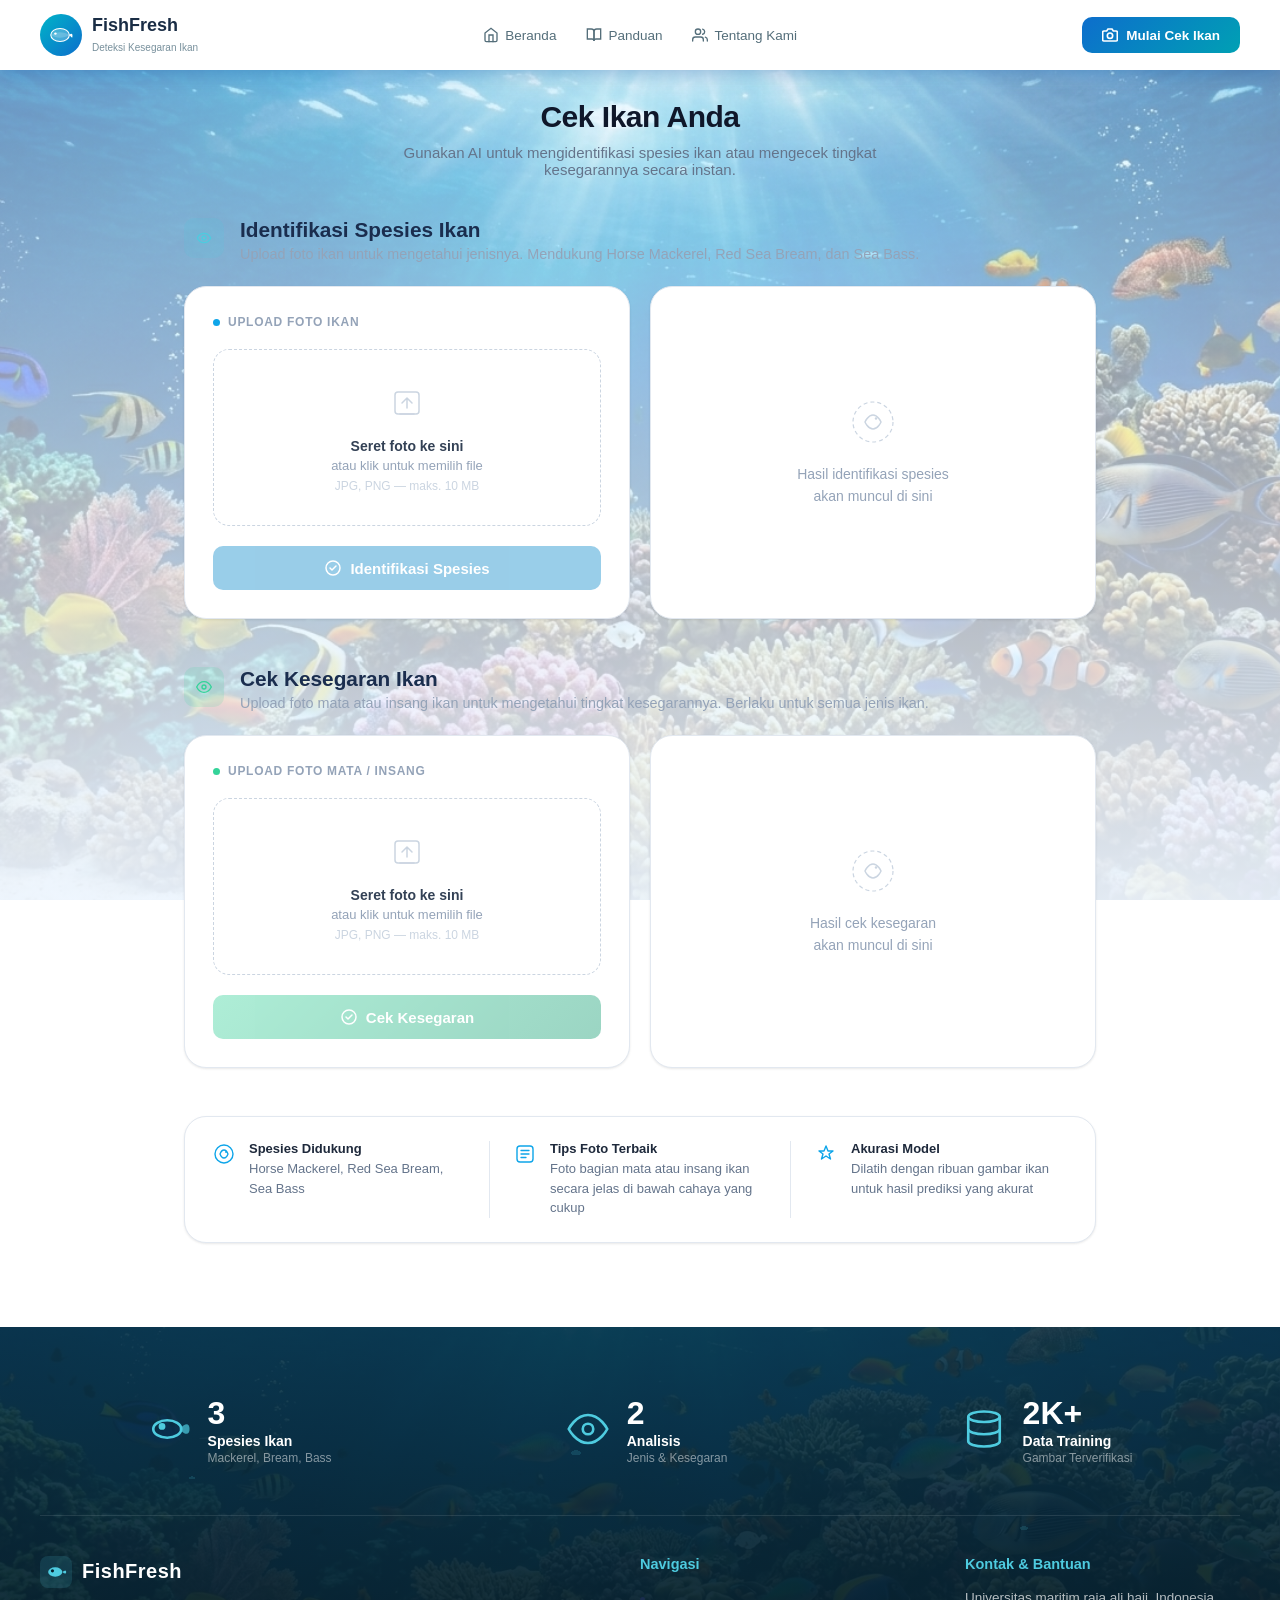
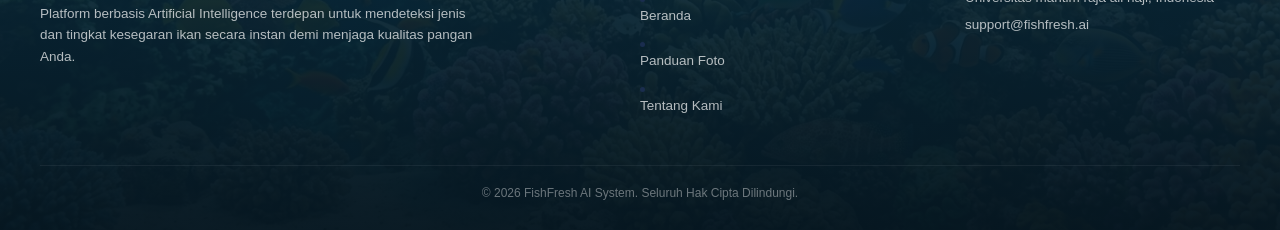
==== commit 533bf7bd: "bismillah ini revisi pisahin" ====
--- a/cek.html
+++ b/cek.html
@@ -89,132 +89,207 @@
 
     <main class="main-content">
 
-      <section class="hero-section">
-        <h1>Cek Kesegaran Ikan</h1>
-        <p class="hero-sub">Upload foto ikan untuk mendeteksi spesies dan tingkat kesegarannya secara otomatis
-          menggunakan AI.</p>
-      </section>
-
-      <div class="card-grid">
-
-        <div class="card upload-card">
-          <div class="card-label">
-            <span class="dot dot-blue"></span>
-            Upload Foto
-          </div>
-
-          <div class="drop-zone" id="dropZone">
-            <div class="drop-icon">
-              <svg width="40" height="40" viewBox="0 0 40 40" fill="none">
-                <rect x="8" y="10" width="24" height="22" rx="3" stroke="currentColor" stroke-width="1.5" />
-                <path d="M20 16v10M15 21l5-5 5 5" stroke="currentColor" stroke-width="1.5" stroke-linecap="round"
-                  stroke-linejoin="round" />
-                <path d="M13 32h14" stroke="currentColor" stroke-width="1.5" stroke-linecap="round" />
-              </svg>
-            </div>
-            <p class="drop-title">Seret foto ke sini</p>
-            <p class="drop-sub">atau klik untuk memilih file</p>
-            <p class="drop-hint">JPG, PNG — maks. 10 MB</p>
-            <input type="file" id="fileInput" accept=".jpg,.jpeg,.png" hidden />
-          </div>
-
-          <div class="preview-wrap" id="previewWrap">
-            <img id="previewImg" src="" alt="Preview ikan" />
-            <button class="btn-remove" id="btnRemove" title="Hapus foto">
-              <svg width="16" height="16" viewBox="0 0 16 16" fill="none">
-                <path d="M3 3l10 10M13 3L3 13" stroke="currentColor" stroke-width="1.8" stroke-linecap="round" />
-              </svg>
-            </button>
-          </div>
-
-          <button class="btn-primary" id="btnAnalyze" disabled>
-            <svg width="18" height="18" viewBox="0 0 18 18" fill="none">
-              <circle cx="9" cy="9" r="7" stroke="currentColor" stroke-width="1.5" />
-              <path d="M6 9l2 2 4-4" stroke="currentColor" stroke-width="1.5" stroke-linecap="round"
-                stroke-linejoin="round" />
-            </svg>
-            Analisis Sekarang
-          </button>
-        </div>
-
-        <div class="card result-card" id="resultCard">
-
-          <div class="result-idle" id="resultIdle">
-            <div class="idle-icon">
-              <svg width="48" height="48" viewBox="0 0 48 48" fill="none">
-                <circle cx="24" cy="24" r="20" stroke="currentColor" stroke-width="1.2" stroke-dasharray="4 3" />
-                <path d="M16 24C16 24 19 17 24 17C29 17 32 24 32 24C32 24 29 31 24 31C19 31 16 24 16 24Z"
-                  stroke="currentColor" stroke-width="1.5" fill="none" />
-                <circle cx="27" cy="20.5" r="1.2" fill="currentColor" />
-              </svg>
-            </div>
-            <p>Hasil analisis akan<br />muncul di sini</p>
-          </div>
-
-          <div class="result-loading" id="resultLoading">
-            <div class="spinner"></div>
-            <p>Menganalisis gambar…</p>
-          </div>
-
-          <div class="result-output" id="resultOutput">
-
-            <div class="result-status-bar" id="resultStatusBar">
-              <span class="status-icon" id="statusIcon"></span>
-              <span class="status-label" id="statusLabel"></span>
-            </div>
-
-            <div class="result-body" id="resultBody"></div>
-
-          </div>
-
-        </div>
-
-      </div>
-
-      <section class="info-section">
+    <section class="hero-section">
+        <h1>Cek Ikan Anda</h1>
+        <p class="hero-sub">Gunakan AI untuk mengidentifikasi spesies ikan atau mengecek tingkat kesegarannya secara instan.</p>
+    </section>
+
+    <!-- SECTION 1: KLASIFIKASI SPESIES -->
+    <section class="feature-section">
+        <div class="section-header">
+            <div class="section-badge badge-blue">
+                <svg width="16" height="16" viewBox="0 0 24 24" fill="none" stroke="currentColor" stroke-width="2">
+                    <path d="M2 12C2 12 5 5 12 5C19 5 22 12 22 12C22 12 19 19 12 19C5 19 2 12 2 12Z"/>
+                    <circle cx="12" cy="12" r="3"/>
+                </svg>
+            </div>
+            <div>
+                <h2>Identifikasi Spesies Ikan</h2>
+                <p>Upload foto ikan untuk mengetahui jenisnya. Mendukung Horse Mackerel, Red Sea Bream, dan Sea Bass.</p>
+            </div>
+        </div>
+
+        <div class="card-grid">
+            <div class="card upload-card">
+                <div class="card-label">
+                    <span class="dot dot-blue"></span>
+                    Upload Foto Ikan
+                </div>
+                <div class="drop-zone" id="dropZoneSpecies">
+                    <div class="drop-icon">
+                        <svg width="40" height="40" viewBox="0 0 40 40" fill="none">
+                            <rect x="8" y="10" width="24" height="22" rx="3" stroke="currentColor" stroke-width="1.5"/>
+                            <path d="M20 16v10M15 21l5-5 5 5" stroke="currentColor" stroke-width="1.5" stroke-linecap="round" stroke-linejoin="round"/>
+                            <path d="M13 32h14" stroke="currentColor" stroke-width="1.5" stroke-linecap="round"/>
+                        </svg>
+                    </div>
+                    <p class="drop-title">Seret foto ke sini</p>
+                    <p class="drop-sub">atau klik untuk memilih file</p>
+                    <p class="drop-hint">JPG, PNG — maks. 10 MB</p>
+                    <input type="file" id="fileInputSpecies" accept=".jpg,.jpeg,.png" hidden/>
+                </div>
+                <div class="preview-wrap" id="previewWrapSpecies">
+                    <img id="previewImgSpecies" src="" alt="Preview ikan"/>
+                    <button class="btn-remove" id="btnRemoveSpecies" title="Hapus foto">
+                        <svg width="16" height="16" viewBox="0 0 16 16" fill="none">
+                            <path d="M3 3l10 10M13 3L3 13" stroke="currentColor" stroke-width="1.8" stroke-linecap="round"/>
+                        </svg>
+                    </button>
+                </div>
+                <button class="btn-primary" id="btnAnalyzeSpecies" disabled>
+                    <svg width="18" height="18" viewBox="0 0 18 18" fill="none">
+                        <circle cx="9" cy="9" r="7" stroke="currentColor" stroke-width="1.5"/>
+                        <path d="M6 9l2 2 4-4" stroke="currentColor" stroke-width="1.5" stroke-linecap="round" stroke-linejoin="round"/>
+                    </svg>
+                    Identifikasi Spesies
+                </button>
+            </div>
+
+            <div class="card result-card">
+                <div class="result-idle" id="resultIdleSpecies">
+                    <div class="idle-icon">
+                        <svg width="48" height="48" viewBox="0 0 48 48" fill="none">
+                            <circle cx="24" cy="24" r="20" stroke="currentColor" stroke-width="1.2" stroke-dasharray="4 3"/>
+                            <path d="M16 24C16 24 19 17 24 17C29 17 32 24 32 24C32 24 29 31 24 31C19 31 16 24 16 24Z" stroke="currentColor" stroke-width="1.5" fill="none"/>
+                            <circle cx="27" cy="20.5" r="1.2" fill="currentColor"/>
+                        </svg>
+                    </div>
+                    <p>Hasil identifikasi spesies<br/>akan muncul di sini</p>
+                </div>
+                <div class="result-loading" id="resultLoadingSpecies">
+                    <div class="spinner"></div>
+                    <p>Mengidentifikasi spesies…</p>
+                </div>
+                <div class="result-output" id="resultOutputSpecies">
+                    <div class="result-status-bar" id="resultStatusBarSpecies">
+                        <span class="status-icon" id="statusIconSpecies"></span>
+                        <span class="status-label" id="statusLabelSpecies"></span>
+                    </div>
+                    <div class="result-body" id="resultBodySpecies"></div>
+                </div>
+            </div>
+        </div>
+    </section>
+
+    <!-- SECTION 2: CEK KESEGARAN -->
+    <section class="feature-section">
+        <div class="section-header">
+            <div class="section-badge badge-green">
+                <svg width="16" height="16" viewBox="0 0 24 24" fill="none" stroke="currentColor" stroke-width="2">
+                    <path d="M1 12s4-8 11-8 11 8 11 8-4 8-11 8-11-8-11-8z"/>
+                    <circle cx="12" cy="12" r="3"/>
+                </svg>
+            </div>
+            <div>
+                <h2>Cek Kesegaran Ikan</h2>
+                <p>Upload foto mata atau insang ikan untuk mengetahui tingkat kesegarannya. Berlaku untuk semua jenis ikan.</p>
+            </div>
+        </div>
+
+        <div class="card-grid">
+            <div class="card upload-card">
+                <div class="card-label">
+                    <span class="dot dot-green"></span>
+                    Upload Foto Mata / Insang
+                </div>
+                <div class="drop-zone" id="dropZoneFreshness">
+                    <div class="drop-icon">
+                        <svg width="40" height="40" viewBox="0 0 40 40" fill="none">
+                            <rect x="8" y="10" width="24" height="22" rx="3" stroke="currentColor" stroke-width="1.5"/>
+                            <path d="M20 16v10M15 21l5-5 5 5" stroke="currentColor" stroke-width="1.5" stroke-linecap="round" stroke-linejoin="round"/>
+                            <path d="M13 32h14" stroke="currentColor" stroke-width="1.5" stroke-linecap="round"/>
+                        </svg>
+                    </div>
+                    <p class="drop-title">Seret foto ke sini</p>
+                    <p class="drop-sub">atau klik untuk memilih file</p>
+                    <p class="drop-hint">JPG, PNG — maks. 10 MB</p>
+                    <input type="file" id="fileInputFreshness" accept=".jpg,.jpeg,.png" hidden/>
+                </div>
+                <div class="preview-wrap" id="previewWrapFreshness">
+                    <img id="previewImgFreshness" src="" alt="Preview mata/insang ikan"/>
+                    <button class="btn-remove" id="btnRemoveFreshness" title="Hapus foto">
+                        <svg width="16" height="16" viewBox="0 0 16 16" fill="none">
+                            <path d="M3 3l10 10M13 3L3 13" stroke="currentColor" stroke-width="1.8" stroke-linecap="round"/>
+                        </svg>
+                    </button>
+                </div>
+                <button class="btn-primary btn-green" id="btnAnalyzeFreshness" disabled>
+                    <svg width="18" height="18" viewBox="0 0 18 18" fill="none">
+                        <circle cx="9" cy="9" r="7" stroke="currentColor" stroke-width="1.5"/>
+                        <path d="M6 9l2 2 4-4" stroke="currentColor" stroke-width="1.5" stroke-linecap="round" stroke-linejoin="round"/>
+                    </svg>
+                    Cek Kesegaran
+                </button>
+            </div>
+
+            <div class="card result-card">
+                <div class="result-idle" id="resultIdleFreshness">
+                    <div class="idle-icon">
+                        <svg width="48" height="48" viewBox="0 0 48 48" fill="none">
+                            <circle cx="24" cy="24" r="20" stroke="currentColor" stroke-width="1.2" stroke-dasharray="4 3"/>
+                            <path d="M16 24C16 24 19 17 24 17C29 17 32 24 32 24C32 24 29 31 24 31C19 31 16 24 16 24Z" stroke="currentColor" stroke-width="1.5" fill="none"/>
+                            <circle cx="27" cy="20.5" r="1.2" fill="currentColor"/>
+                        </svg>
+                    </div>
+                    <p>Hasil cek kesegaran<br/>akan muncul di sini</p>
+                </div>
+                <div class="result-loading" id="resultLoadingFreshness">
+                    <div class="spinner"></div>
+                    <p>Menganalisis kesegaran…</p>
+                </div>
+                <div class="result-output" id="resultOutputFreshness">
+                    <div class="result-status-bar" id="resultStatusBarFreshness">
+                        <span class="status-icon" id="statusIconFreshness"></span>
+                        <span class="status-label" id="statusLabelFreshness"></span>
+                    </div>
+                    <div class="result-body" id="resultBodyFreshness"></div>
+                </div>
+            </div>
+        </div>
+    </section>
+
+    <section class="info-section">
         <div class="info-item">
-          <div class="info-icon">
-            <svg width="22" height="22" viewBox="0 0 22 22" fill="none">
-              <circle cx="11" cy="11" r="9" stroke="currentColor" stroke-width="1.4" />
-              <path d="M7 11C7 11 8.5 7 11 7C13.5 7 15 11 15 11C15 11 13.5 15 11 15C8.5 15 7 11 7 11Z"
-                stroke="currentColor" stroke-width="1.3" fill="none" />
-              <circle cx="13" cy="9" r="0.9" fill="currentColor" />
-            </svg>
-          </div>
-          <div>
-            <strong>Spesies Didukung</strong>
-            <p>Horse Mackerel, Red Sea Bream, Sea Bass</p>
-          </div>
+            <div class="info-icon">
+                <svg width="22" height="22" viewBox="0 0 22 22" fill="none">
+                    <circle cx="11" cy="11" r="9" stroke="currentColor" stroke-width="1.4"/>
+                    <path d="M7 11C7 11 8.5 7 11 7C13.5 7 15 11 15 11C15 11 13.5 15 11 15C8.5 15 7 11 7 11Z" stroke="currentColor" stroke-width="1.3" fill="none"/>
+                    <circle cx="13" cy="9" r="0.9" fill="currentColor"/>
+                </svg>
+            </div>
+            <div>
+                <strong>Spesies Didukung</strong>
+                <p>Horse Mackerel, Red Sea Bream, Sea Bass</p>
+            </div>
         </div>
         <div class="info-divider"></div>
         <div class="info-item">
-          <div class="info-icon">
-            <svg width="22" height="22" viewBox="0 0 22 22" fill="none">
-              <rect x="3" y="3" width="16" height="16" rx="3" stroke="currentColor" stroke-width="1.4" />
-              <path d="M7 11h8M7 7.5h8M7 14.5h5" stroke="currentColor" stroke-width="1.3" stroke-linecap="round" />
-            </svg>
-          </div>
-          <div>
-            <strong>Tips Foto Terbaik</strong>
-            <p>Foto bagian mata atau insang ikan secara jelas di bawah cahaya yang cukup</p>
-          </div>
+            <div class="info-icon">
+                <svg width="22" height="22" viewBox="0 0 22 22" fill="none">
+                    <rect x="3" y="3" width="16" height="16" rx="3" stroke="currentColor" stroke-width="1.4"/>
+                    <path d="M7 11h8M7 7.5h8M7 14.5h5" stroke="currentColor" stroke-width="1.3" stroke-linecap="round"/>
+                </svg>
+            </div>
+            <div>
+                <strong>Tips Foto Terbaik</strong>
+                <p>Foto bagian mata atau insang ikan secara jelas di bawah cahaya yang cukup</p>
+            </div>
         </div>
         <div class="info-divider"></div>
         <div class="info-item">
-          <div class="info-icon">
-            <svg width="22" height="22" viewBox="0 0 22 22" fill="none">
-              <path d="M11 3l2 5h5l-4 3 1.5 5L11 13l-4.5 3L8 11 4 8h5z" stroke="currentColor" stroke-width="1.4"
-                stroke-linejoin="round" fill="none" />
-            </svg>
-          </div>
-          <div>
-            <strong>Akurasi Model</strong>
-            <p>Dilatih dengan ribuan gambar ikan untuk hasil prediksi yang akurat</p>
-          </div>
-        </div>
-      </section>
-
-    </main>
+            <div class="info-icon">
+                <svg width="22" height="22" viewBox="0 0 22 22" fill="none">
+                    <path d="M11 3l2 5h5l-4 3 1.5 5L11 13l-4.5 3L8 11 4 8h5z" stroke="currentColor" stroke-width="1.4" stroke-linejoin="round" fill="none"/>
+                </svg>
+            </div>
+            <div>
+                <strong>Akurasi Model</strong>
+                <p>Dilatih dengan ribuan gambar ikan untuk hasil prediksi yang akurat</p>
+            </div>
+        </div>
+    </section>
+
+</main>
 
     <!-- FOOTER -->
     <footer class="combined-footer">
@@ -292,7 +367,7 @@
 
           <div class="footer-links-group">
             <h4>Navigasi</h4>
-            <li><a href="beranda.html">Beranda</a>
+            <li><a href="index.html">Beranda</a>
             <li><a href="panduan.html">Panduan Foto</a>
             <li><a href="tentang.html">Tentang Kami</a>
           </div>
--- a/assest/css/cek.css
+++ b/assest/css/cek.css
@@ -1335,3 +1335,54 @@
     font-size: 24px;
   }
 }
+
+.feature-section {
+    margin-bottom: 48px;
+}
+
+.section-header {
+    display: flex;
+    align-items: flex-start;
+    gap: 16px;
+    margin-bottom: 24px;
+}
+
+.section-header h2 {
+    font-size: 1.3rem;
+    font-weight: 700;
+    margin: 0 0 4px 0;
+}
+
+.section-header p {
+    font-size: 0.9rem;
+    color: var(--gray-400);
+    margin: 0;
+}
+
+.section-badge {
+    width: 40px;
+    height: 40px;
+    border-radius: 10px;
+    display: flex;
+    align-items: center;
+    justify-content: center;
+    flex-shrink: 0;
+}
+
+.badge-blue {
+    background: rgba(78, 203, 223, 0.15);
+    color: #4ecbdf;
+}
+
+.badge-green {
+    background: rgba(52, 211, 153, 0.15);
+    color: #34d399;
+}
+
+.dot-green {
+    background: #34d399;
+}
+
+.btn-green {
+    background: linear-gradient(135deg, #34d399, #059669) !important;
+}
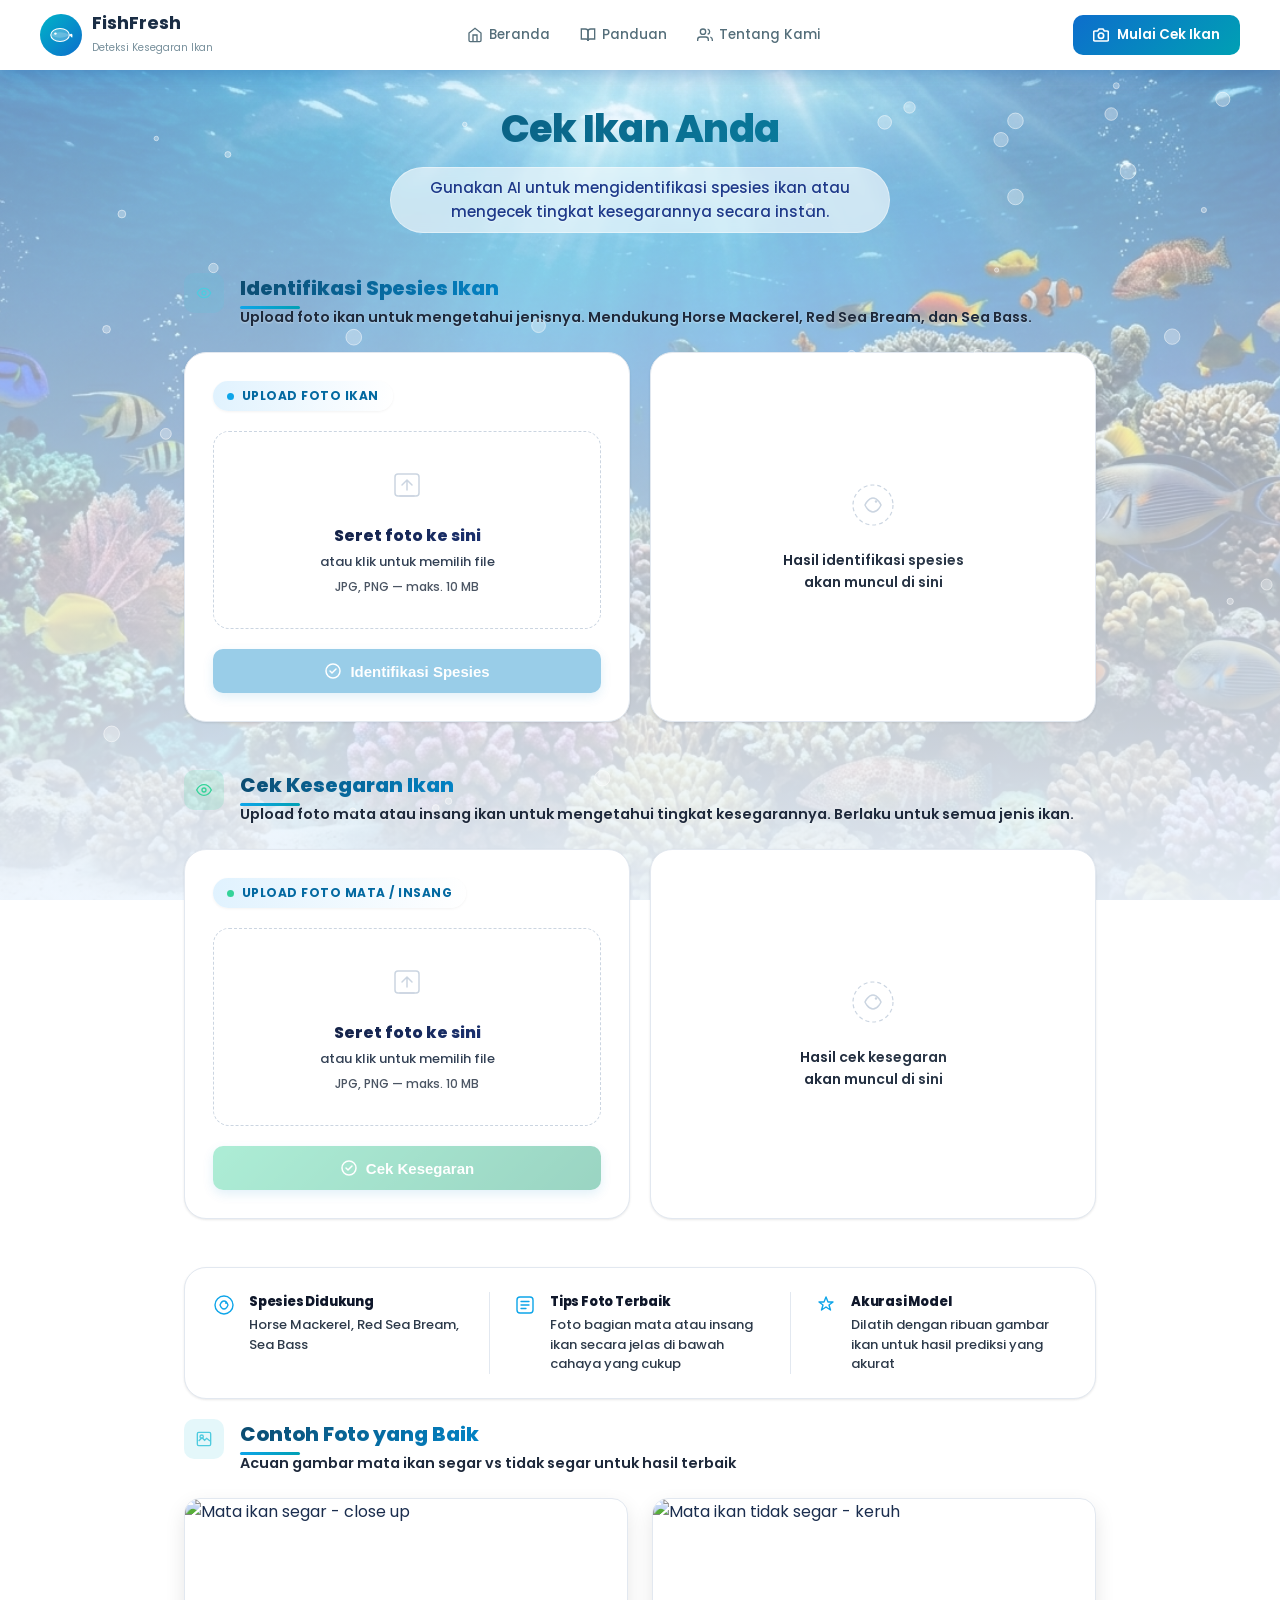
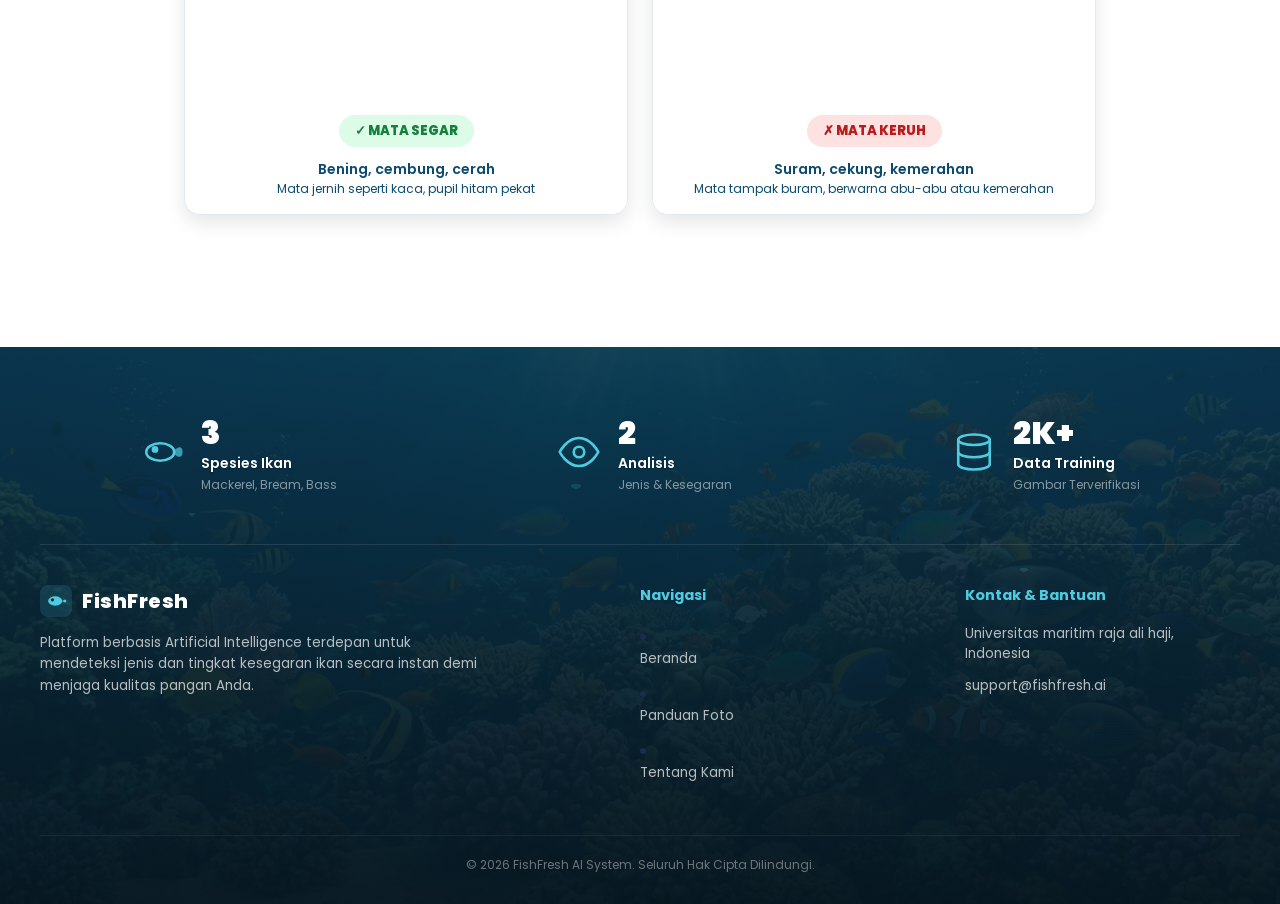
==== commit 319362a8: "Update cek.html" ====
--- a/cek.html
+++ b/cek.html
@@ -4,18 +4,1517 @@
 <head>
   <meta charset="UTF-8" />
   <meta name="viewport" content="width=device-width, initial-scale=1.0" />
-  <title>Cek Kesegaran Ikan</title>
-  <link rel="stylesheet" href="./assest/css/cek.css">
+  <title>Cek Kesegaran Ikan - FishFresh AI</title>
+
   <link
-    href="https://fonts.googleapis.com/css2?family=Plus+Jakarta+Sans:ital,wght@0,400;0,500;0,600;0,700;0,800;1,400&display=swap"
+    href="https://fonts.googleapis.com/css2?family=Plus+Jakarta+Sans:ital,wght@0,400;0,500;0,600;0,700;0,800;1,400&family=Poppins:wght@400;500;600;700;800&display=swap"
     rel="stylesheet">
 </head>
 
+<style>
+  /* ──────────── CSS ASLI (TIDAK DIUBAH SAMA SEKALI) ──────────── */
+  *,
+  *::before,
+  *::after {
+    box-sizing: border-box;
+    margin: 0;
+    padding: 0;
+  }
+
+  :root {
+    --blue-50: #e0f2fe;
+    --blue-100: #bae6fd;
+    --blue-500: #0ea5e9;
+    --blue-600: #0284c7;
+    --blue-700: #0369a1;
+
+    --green-50: #f0fdf4;
+    --green-100: #dcfce7;
+    --green-500: #22c55e;
+    --green-700: #15803d;
+
+    --red-50: #fef2f2;
+    --red-100: #fee2e2;
+    --red-500: #ef4444;
+    --red-700: #b91c1c;
+
+    --amber-50: #fffbeb;
+    --amber-100: #fef3c7;
+    --amber-500: #f59e0b;
+    --amber-700: #b45309;
+
+    --gray-50: #f8fafc;
+    --gray-100: #f1f5f9;
+    --gray-200: #e2e8f0;
+    --gray-300: #cbd5e1;
+    --gray-400: #94a3b8;
+    --gray-500: #64748b;
+    --gray-700: #334155;
+    --gray-800: #1e293b;
+    --gray-900: #0f172a;
+
+    --white: #ffffff;
+    --radius-sm: 6px;
+    --radius-md: 10px;
+    --radius-lg: 16px;
+    --radius-xl: 22px;
+
+    --shadow-sm: 0 1px 3px rgba(0, 0, 0, 0.06), 0 1px 2px rgba(0, 0, 0, 0.04);
+    --shadow-md: 0 4px 12px rgba(0, 0, 0, 0.08);
+
+    --font: 'Inter', -apple-system, BlinkMacSystemFont, 'Segoe UI', sans-serif;
+  }
+
+  body {
+    font-family: 'Poppins', sans-serif;
+    color: #1a2d4e;
+    overflow-x: hidden;
+    width: 100%;
+    background-image: linear-gradient(180deg, rgba(238, 246, 255, 0.388) 0%, rgba(238, 246, 255, 0.95) 100%),
+      url('./assest/img/laut.png');
+    background-size: cover;
+    background-position: center;
+    background-repeat: no-repeat;
+    background-attachment: fixed;
+  }
+
+  .page-wrapper {
+    display: flex;
+    flex-direction: column;
+    min-height: 100vh;
+  }
+
+  /* ── NAVBAR ── */
+  nav {
+    position: fixed;
+    top: 0;
+    left: 0;
+    width: 100%;
+    height: 70px;
+    display: flex;
+    justify-content: space-between;
+    align-items: center;
+    padding: 0 40px;
+    background: #ffffff !important;
+    box-shadow: 0 2px 20px rgba(26, 95, 168, 0.437);
+    z-index: 9999;
+  }
+
+  .brand {
+    display: flex;
+    align-items: center;
+    gap: 10px
+  }
+
+  .brand-logo {
+    width: 42px;
+    height: 42px;
+    border-radius: 50%;
+    background: linear-gradient(135deg, #00b4c8, #0d6ecc);
+    display: flex;
+    align-items: center;
+    justify-content: center;
+    overflow: hidden
+  }
+
+  .brand-logo svg {
+    width: 26px;
+    height: 26px
+  }
+
+  .brand-text b {
+    display: block;
+    font-size: 18px;
+    color: #1a2d45 !important;
+    line-height: 1.2;
+  }
+
+  .brand-text small {
+    font-size: 10px;
+    color: #78909c;
+    font-weight: 400
+  }
+
+  .nav-links {
+    display: flex;
+    align-items: center;
+    gap: 2px;
+    list-style: none
+  }
+
+  .nav-links a {
+    display: flex;
+    align-items: center;
+    gap: 6px;
+    text-decoration: none;
+    font-size: 13.5px;
+    font-weight: 500;
+    color: #546e7a;
+    padding: 8px 14px;
+    border-radius: 8px;
+    transition: color .15s
+  }
+
+  .nav-links a:hover {
+    color: #0a3060
+  }
+
+  .nav-links a.active {
+    color: #546e7a;
+    position: relative
+  }
+
+  .nav-links svg {
+    width: 16px;
+    height: 16px;
+    flex-shrink: 0
+  }
+
+  .btn-cta {
+    display: flex;
+    align-items: center;
+    gap: 8px;
+    text-decoration: none;
+    background: linear-gradient(135deg, #0d6ecc, #00a0b4);
+    color: #ffffff;
+    font-size: 13.5px;
+    font-weight: 600;
+    padding: 10px 20px;
+    border-radius: 10px;
+    white-space: nowrap;
+    transition: opacity .15s
+  }
+
+  .btn-cta:hover {
+    opacity: .88
+  }
+
+  .btn-cta svg {
+    width: 16px;
+    height: 16px
+  }
+
+  .ham-btn {
+    display: none;
+    flex-direction: column;
+    justify-content: space-between;
+    width: 26px;
+    height: 18px;
+    background: transparent;
+    border: none;
+    cursor: pointer;
+    padding: 0;
+    z-index: 1001;
+    position: absolute;
+    right: 24px;
+    top: 50%;
+    transform: translateY(-50%);
+  }
+
+  .ham-btn span {
+    width: 100%;
+    height: 2.5px;
+    background-color: #070000;
+    border-radius: 2px;
+    transition: all 0.3s ease-in-out;
+  }
+
+  @media (max-width: 900px) {
+    .nav-links {
+      display: none !important;
+    }
+
+    .nav-cta-desktop {
+      display: none !important;
+    }
+
+    .ham-btn {
+      display: flex !important;
+    }
+
+    nav {
+      padding-right: 60px !important;
+    }
+  }
+
+  .nav-links a:hover,
+  .nav-links a.active {
+    color: #546e7a;
+  }
+
+  .nav-btn {
+    text-decoration: none;
+    color: #546e7a;
+    background: #fff;
+    padding: 0.75rem 1.6rem;
+    border-radius: 14px;
+    font-size: 0.95rem;
+    font-weight: 700;
+    box-shadow: 0 4px 15px rgba(255, 255, 255, 0.15);
+    transition: all 0.3s cubic-bezier(0.16, 1, 0.3, 1);
+  }
+
+  .nav-btn:hover {
+    transform: translateY(-2px);
+    box-shadow: 0 8px 25px rgba(240, 4, 4, 0.25);
+    background: #f8faff;
+  }
+
+  .ham-btn {
+    display: none;
+    flex-direction: column;
+    justify-content: space-between;
+    width: 26px;
+    height: 18px;
+    background: transparent;
+    border: none;
+    cursor: pointer;
+    padding: 0;
+    z-index: 1001;
+    position: absolute;
+    right: 24px;
+    top: 50%;
+    transform: translateY(-50%);
+  }
+
+  .ham-btn span {
+    width: 100%;
+    height: 2.5px;
+    background-color: #090000;
+    border-radius: 2px;
+    transition: all 0.3s ease-in-out;
+  }
+
+  .ham-btn.open span:nth-child(1) {
+    transform: translateY(7.5px) rotate(45deg);
+  }
+
+  .ham-btn.open span:nth-child(2) {
+    opacity: 0;
+  }
+
+  .ham-btn.open span:nth-child(3) {
+    transform: translateY(-8px) rotate(-45deg);
+  }
+
+  @media (max-width: 992px) {
+
+    .nav-links,
+    .nav-btn {
+      display: none !important;
+    }
+
+    #menuToggle {
+      display: flex !important;
+      flex-direction: column;
+      justify-content: space-between;
+      width: 24px;
+      height: 18px;
+      cursor: pointer;
+      z-index: 10000;
+    }
+
+    #menuToggle span {
+      display: block;
+      width: 100%;
+      height: 3px;
+      background-color: #1a2d45 !important;
+      border-radius: 2px;
+      transition: 0.3s;
+    }
+
+    #menuToggle.open span:nth-child(1) {
+      transform: translateY(7.5px) rotate(45deg);
+    }
+
+    #menuToggle.open span:nth-child(2) {
+      opacity: 0;
+    }
+
+    #menuToggle.open span:nth-child(3) {
+      transform: translateY(-7.5px) rotate(-45deg);
+    }
+
+    .nav-menu {
+      display: block !important;
+      position: fixed;
+      top: 70px;
+      left: 0;
+      width: 100%;
+      background-color: #ffffff !important;
+      padding: 24px 28px;
+      box-shadow: 0 10px 25px rgba(0, 0, 0, 0.08);
+      border-top: 1px solid #f0f0f0;
+      z-index: 9998;
+      pointer-events: none;
+      opacity: 0;
+      visibility: hidden;
+      transform: translateY(-12px);
+      transition: opacity 0.25s ease, transform 0.25s ease, visibility 0.25s;
+    }
+
+    .nav-menu.open {
+      pointer-events: auto !important;
+      opacity: 1 !important;
+      visibility: visible !important;
+      transform: translateY(0) !important;
+    }
+
+    .nav-menu ul {
+      display: flex !important;
+      flex-direction: column !important;
+      gap: 16px !important;
+      list-style: none !important;
+      padding: 0 !important;
+      margin: 0 !important;
+    }
+
+    .nav-menu ul li a {
+      color: #1a2d45 !important;
+      font-size: 16px !important;
+      font-weight: 600 !important;
+      text-decoration: none !important;
+      display: block !important;
+    }
+
+    .btn-cta-mobile {
+      display: flex !important;
+      align-items: center;
+      justify-content: center;
+      gap: 8px;
+      background: linear-gradient(135deg, #0d6ecc, #00a0b4) !important;
+      color: #ffffff !important;
+      text-align: center;
+      padding: 13px 20px;
+      border-radius: 10px;
+      margin-top: 16px;
+      font-weight: 700;
+      font-size: 15px;
+      text-decoration: none !important;
+      box-shadow: 0 4px 14px rgba(13, 110, 204, 0.35);
+      transition: opacity .15s;
+    }
+
+    .btn-cta-mobile:hover {
+      opacity: .88;
+    }
+  }
+
+  @media (max-width: 576px) {
+
+    .nav-links,
+    .nav-btn,
+    .nav-cta-desktop {
+      display: none !important;
+    }
+
+    .ham-btn {
+      display: flex !important;
+    }
+
+    nav {
+      padding: 0 24px !important;
+    }
+
+    .mobile-menu {
+      display: block !important;
+      position: fixed;
+      top: 66px;
+      left: 0;
+      width: 100%;
+      background-color: var(--primary);
+      padding: 24px;
+      box-shadow: 0 10px 25px rgba(26, 95, 168, 0.2);
+      opacity: 0;
+      visibility: hidden;
+      transform: translateY(-15px);
+      transition: all 0.3s cubic-bezier(0.16, 1, 0.3, 1);
+      z-index: 999;
+    }
+
+    .mobile-menu.open {
+      opacity: 1;
+      visibility: visible;
+      transform: translateY(0);
+    }
+
+    .mobile-menu ul {
+      list-style: none;
+      display: flex;
+      flex-direction: column;
+      gap: 16px;
+      padding: 0;
+      margin: 0;
+    }
+
+    .mobile-menu ul li a {
+      color: #000000 !important;
+      text-decoration: none;
+      font-size: 16px;
+      font-weight: 600;
+      display: block;
+      padding: 8px 0;
+    }
+
+    .btn-cta-mobile {
+      display: flex !important;
+      align-items: center;
+      justify-content: center;
+      gap: 8px;
+      background-color: var(--accent) !important;
+      color: #ffffff !important;
+      padding: 12px 20px;
+      border-radius: 10px;
+      text-align: center;
+      font-weight: 700;
+      margin-top: 8px;
+      text-decoration: none;
+    }
+
+  }
+
+  .nav-menu {
+    display: none;
+  }
+
+  .main-content {
+    flex: 1;
+    max-width: 960px;
+    margin: 0 auto;
+    padding: 100px 24px 64px;
+    width: 100%;
+  }
+
+  .hero-section {
+    text-align: center;
+    margin-bottom: 40px;
+  }
+
+  @media (max-width: 480px) {
+    .hero-section {
+      margin-bottom: 28px;
+    }
+  }
+
+  .hero-section h1 {
+    font-size: 30px;
+    font-weight: 700;
+    color: var(--gray-900);
+    letter-spacing: -0.5px;
+    margin-bottom: 10px;
+  }
+
+  .hero-sub {
+    color: var(--gray-500);
+    font-size: 15px;
+    max-width: 500px;
+    margin: 0 auto;
+  }
+
+  .card-grid {
+    display: grid;
+    grid-template-columns: 1fr 1fr;
+    gap: 20px;
+    margin-bottom: 40px;
+  }
+
+  .card {
+    background: var(--white);
+    border-radius: var(--radius-xl);
+    border: 1px solid var(--gray-200);
+    padding: 28px;
+    box-shadow: var(--shadow-sm);
+  }
+
+  .card-label {
+    display: flex;
+    align-items: center;
+    gap: 8px;
+    font-size: 12px;
+    font-weight: 600;
+    letter-spacing: 0.06em;
+    text-transform: uppercase;
+    color: var(--gray-400);
+    margin-bottom: 20px;
+  }
+
+  .dot {
+    width: 7px;
+    height: 7px;
+    border-radius: 50%;
+    flex-shrink: 0;
+  }
+
+  .dot-blue {
+    background: var(--blue-500);
+  }
+
+  .drop-zone {
+    border: 1.5px dashed var(--gray-300);
+    border-radius: var(--radius-lg);
+    padding: 32px 20px;
+    text-align: center;
+    cursor: pointer;
+    transition: border-color 0.2s, background 0.2s;
+    margin-bottom: 20px;
+  }
+
+  .drop-zone:hover,
+  .drop-zone.drag-over {
+    border-color: var(--blue-500);
+    background: var(--blue-50);
+  }
+
+  .drop-icon {
+    color: var(--gray-300);
+    margin-bottom: 12px;
+    transition: color 0.2s;
+  }
+
+  .drop-zone:hover .drop-icon,
+  .drop-zone.drag-over .drop-icon {
+    color: var(--blue-500);
+  }
+
+  .drop-title {
+    font-weight: 600;
+    color: var(--gray-700);
+    margin-bottom: 4px;
+    font-size: 14px;
+  }
+
+  .drop-sub {
+    color: var(--gray-400);
+    font-size: 13px;
+    margin-bottom: 6px;
+  }
+
+  .drop-hint {
+    color: var(--gray-300);
+    font-size: 12px;
+  }
+
+  .preview-wrap {
+    display: none;
+    position: relative;
+    margin-bottom: 20px;
+    border-radius: var(--radius-lg);
+    overflow: hidden;
+    border: 1px solid var(--gray-200);
+    background: var(--gray-100);
+    aspect-ratio: 4 / 3;
+  }
+
+  .preview-wrap.visible {
+    display: block;
+  }
+
+  .preview-wrap img {
+    width: 100%;
+    height: 100%;
+    object-fit: cover;
+    display: block;
+  }
+
+  .btn-remove {
+    position: absolute;
+    top: 10px;
+    right: 10px;
+    width: 30px;
+    height: 30px;
+    border-radius: 50%;
+    background: rgba(0, 0, 0, 0.55);
+    border: none;
+    cursor: pointer;
+    display: flex;
+    align-items: center;
+    justify-content: center;
+    color: white;
+    transition: background 0.15s;
+  }
+
+  .btn-remove:hover {
+    background: rgba(0, 0, 0, 0.75);
+  }
+
+  .btn-primary {
+    width: 100%;
+    padding: 13px 20px;
+    background: var(--blue-600);
+    color: white;
+    border: none;
+    border-radius: var(--radius-md);
+    font-size: 15px;
+    font-weight: 600;
+    cursor: pointer;
+    display: flex;
+    align-items: center;
+    justify-content: center;
+    gap: 8px;
+    transition: background 0.15s, opacity 0.15s, transform 0.1s;
+  }
+
+  .btn-primary:hover:not(:disabled) {
+    background: var(--blue-700);
+  }
+
+  .btn-primary:active:not(:disabled) {
+    transform: scale(0.98);
+  }
+
+  .btn-primary:disabled {
+    opacity: 0.4;
+    cursor: not-allowed;
+  }
+
+  .result-card {
+    display: flex;
+    flex-direction: column;
+  }
+
+  .result-card .card-label {
+    margin-bottom: 0;
+  }
+
+  .result-idle,
+  .result-loading {
+    flex: 1;
+    display: flex;
+    flex-direction: column;
+    align-items: center;
+    justify-content: center;
+    gap: 14px;
+    color: var(--gray-300);
+    font-size: 14px;
+    text-align: center;
+    min-height: 240px;
+  }
+
+  .result-idle p,
+  .result-loading p {
+    color: var(--gray-400);
+    line-height: 1.6;
+  }
+
+  .result-loading {
+    display: none;
+  }
+
+  .result-output {
+    display: none;
+    flex: 1;
+    flex-direction: column;
+    gap: 20px;
+    padding-top: 16px;
+  }
+
+  .spinner {
+    width: 36px;
+    height: 36px;
+    border: 3px solid var(--gray-200);
+    border-top-color: var(--blue-500);
+    border-radius: 50%;
+    animation: spin 0.75s linear infinite;
+  }
+
+  @keyframes spin {
+    to {
+      transform: rotate(360deg);
+    }
+  }
+
+  .result-status-bar {
+    display: flex;
+    align-items: center;
+    gap: 10px;
+    padding: 12px 16px;
+    border-radius: var(--radius-md);
+    font-weight: 600;
+    font-size: 14px;
+  }
+
+  .result-status-bar.success {
+    background: var(--green-50);
+    color: var(--green-700);
+    border: 1px solid var(--green-100);
+  }
+
+  .result-status-bar.rejected {
+    background: var(--red-50);
+    color: var(--red-700);
+    border: 1px solid var(--red-100);
+  }
+
+  .result-status-bar.uncertain {
+    background: var(--amber-50);
+    color: var(--amber-700);
+    border: 1px solid var(--amber-100);
+  }
+
+  .status-icon {
+    font-size: 18px;
+    line-height: 1;
+  }
+
+  .result-body {
+    display: flex;
+    flex-direction: column;
+    gap: 12px;
+  }
+
+  .result-metric {
+    display: flex;
+    align-items: center;
+    justify-content: space-between;
+    padding: 14px 16px;
+    background: var(--gray-50);
+    border-radius: var(--radius-md);
+    border: 1px solid var(--gray-100);
+  }
+
+  .metric-label {
+    font-size: 13px;
+    color: var(--gray-400);
+    font-weight: 500;
+  }
+
+  .metric-value {
+    font-size: 15px;
+    font-weight: 700;
+    color: var(--gray-800);
+  }
+
+  .metric-value.fresh {
+    color: var(--green-700);
+  }
+
+  .metric-value.non-fresh {
+    color: var(--red-700);
+  }
+
+  .confidence-bar-wrap {
+    margin-top: 4px;
+  }
+
+  .confidence-bar {
+    height: 5px;
+    background: var(--gray-200);
+    border-radius: 99px;
+    overflow: hidden;
+    margin-top: 6px;
+  }
+
+  .confidence-fill {
+    height: 100%;
+    border-radius: 99px;
+    background: var(--blue-500);
+    transition: width 0.6s cubic-bezier(0.34, 1.56, 0.64, 1);
+  }
+
+  .confidence-fill.fresh {
+    background: var(--green-500);
+  }
+
+  .confidence-fill.non-fresh {
+    background: var(--red-500);
+  }
+
+  .result-reason {
+    padding: 14px 16px;
+    background: var(--amber-50);
+    border-radius: var(--radius-md);
+    border: 1px solid var(--amber-100);
+    font-size: 13px;
+    color: var(--amber-700);
+    line-height: 1.6;
+  }
+
+  .info-section {
+    display: flex;
+    align-items: flex-start;
+    gap: 24px;
+    padding: 24px 28px;
+    background: var(--white);
+    border-radius: var(--radius-xl);
+    border: 1px solid var(--gray-200);
+    box-shadow: var(--shadow-sm);
+  }
+
+  .info-item {
+    display: flex;
+    align-items: flex-start;
+    gap: 14px;
+    flex: 1;
+  }
+
+  .info-icon {
+    color: var(--blue-500);
+    flex-shrink: 0;
+    margin-top: 2px;
+  }
+
+  .info-item strong {
+    display: block;
+    font-size: 13px;
+    font-weight: 600;
+    color: var(--gray-800);
+    margin-bottom: 3px;
+  }
+
+  .info-item p {
+    font-size: 13px;
+    color: var(--gray-500);
+    line-height: 1.5;
+  }
+
+  .info-divider {
+    width: 1px;
+    background: var(--gray-200);
+    align-self: stretch;
+  }
+
+  .combined-footer {
+    position: relative;
+    overflow: hidden;
+    background-image: url('/assest/img/laut.png');
+    background-size: cover;
+    background-position: center bottom;
+    padding: 60px 40px 30px;
+    margin-top: 20px;
+  }
+
+  .footer-bg-layer {
+    position: absolute;
+    inset: 0;
+    background: linear-gradient(180deg, rgba(11, 52, 72, 0.90) 0%, rgba(6, 23, 33, 0.98) 100%);
+    z-index: 0;
+  }
+
+  .footer-fish-layer {
+    position: absolute;
+    inset: 0;
+    z-index: 0;
+    opacity: 0.15;
+    background-image:
+      radial-gradient(ellipse 6px 3px at 15% 30%, #4ecbdf 50%, transparent 50%),
+      radial-gradient(ellipse 8px 4px at 80% 40%, #4ecbdf 50%, transparent 50%),
+      radial-gradient(ellipse 10px 5px at 45% 25%, #4ecbdf 50%, transparent 50%);
+  }
+
+  .footer-container {
+    position: relative;
+    z-index: 1;
+    max-width: 1340px;
+    margin: 0 auto;
+  }
+
+  .stats-inner {
+    display: flex;
+    justify-content: space-around;
+    align-items: center;
+    gap: 20px;
+    flex-wrap: wrap;
+    padding-bottom: 40px;
+  }
+
+  .stat-item {
+    display: flex;
+    align-items: center;
+    gap: 18px;
+    padding: 10px 30px;
+  }
+
+  .stat-icon-wrap svg {
+    width: 42px;
+    height: 42px;
+    stroke: #4ecbdf;
+    fill: none;
+    stroke-width: 1.5;
+  }
+
+  .stat-text .stat-num {
+    font-size: 32px;
+    font-weight: 900;
+    color: #fff;
+    line-height: 1;
+  }
+
+  .stat-text .stat-label {
+    font-size: 14px;
+    color: #fff;
+    margin-top: 4px;
+    font-weight: 600;
+  }
+
+  .stat-text .stat-sub {
+    font-size: 12px;
+    color: rgba(255, 255, 255, 0.5);
+    margin-top: 2px;
+  }
+
+  .footer-divider {
+    height: 1px;
+    background: rgba(255, 255, 255, 0.1);
+    margin-bottom: 40px;
+  }
+
+  .footer-content-grid {
+    display: grid;
+    grid-template-columns: 2fr 1fr 1fr;
+    gap: 50px;
+    padding-bottom: 40px;
+  }
+
+  .footer-about .footer-brand {
+    display: flex;
+    align-items: center;
+    gap: 10px;
+    margin-bottom: 15px;
+  }
+
+  .footer-brand span {
+    font-size: 20px;
+    font-weight: 800;
+    color: #fff;
+    letter-spacing: 0.5px;
+  }
+
+  .f-brand-icon {
+    width: 32px;
+    height: 32px;
+    background: rgba(78, 203, 223, 0.15);
+    border-radius: 8px;
+    display: flex;
+    align-items: center;
+    justify-content: center;
+  }
+
+  .f-brand-icon svg {
+    width: 22px;
+    height: 22px;
+  }
+
+  .footer-desc {
+    font-size: 13.5px;
+    color: rgba(255, 255, 255, 0.7);
+    line-height: 1.6;
+    max-width: 440px;
+  }
+
+  .footer-links-group h4 {
+    color: #4ecbdf;
+    font-size: 14.5px;
+    font-weight: 700;
+    margin-bottom: 18px;
+  }
+
+  .footer-links-group a {
+    display: block;
+    color: rgba(255, 255, 255, 0.7);
+    text-decoration: none;
+    font-size: 13.5px;
+    margin-bottom: 12px;
+    transition: color 0.2s;
+  }
+
+  .footer-links-group a:hover {
+    color: #4ecbdf;
+  }
+
+  .footer-info-text {
+    font-size: 13.5px;
+    color: rgba(255, 255, 255, 0.7);
+    margin-bottom: 12px;
+  }
+
+  .footer-bottom {
+    border-top: 1px solid rgba(255, 255, 255, 0.06);
+    padding-top: 20px;
+    text-align: center;
+  }
+
+  .footer-bottom p {
+    font-size: 12px;
+    color: rgba(255, 255, 255, 0.4);
+  }
+
+  @media(max-width: 900px) {
+    .footer-content-grid {
+      grid-template-columns: 1fr;
+      gap: 30px;
+    }
+
+    .stat-item {
+      padding: 10px 15px;
+    }
+  }
+
+  @media(max-width: 600px) {
+    .combined-footer {
+      padding: 40px 20px 20px;
+    }
+
+    .stats-inner {
+      flex-direction: column;
+      align-items: flex-start;
+      gap: 25px;
+    }
+
+    .stat-item {
+      padding: 0;
+    }
+  }
+
+  @media(max-width:1100px) {
+    .tips-grid {
+      grid-template-columns: repeat(3, 1fr)
+    }
+  }
+
+  .menu-toggle {
+    display: flex;
+    flex-direction: column;
+    justify-content: space-between;
+    width: 24px;
+    height: 18px;
+    background: transparent;
+    border: none;
+    cursor: pointer;
+    z-index: 60;
+    padding: 0;
+  }
+
+  .menu-toggle span {
+    width: 100%;
+    height: 2.5px;
+    background-color: #0a3060;
+    border-radius: 2px;
+    transition: all 0.3s ease-in-out;
+  }
+
+  .menu-toggle span {
+    width: 100%;
+    height: 2.5px;
+    background-color: #0a3060;
+    border-radius: 2px;
+    transition: all 0.3s ease-in-out;
+  }
+
+  .mobile-menu {
+    position: absolute;
+    display: none;
+    top: 66px;
+    left: 0;
+    width: 100%;
+    background: rgba(255, 255, 255, 0.98);
+    backdrop-filter: blur(10px);
+    box-shadow: 0 4px 12px rgba(0, 0, 0, 0.08);
+    padding: 20px 24px;
+    z-index: 55;
+    display: none;
+    opacity: 0;
+    transform: translateY(-10px);
+    transition: opacity 0.3s ease, transform 0.3s ease;
+    border-bottom: 1px solid rgba(0, 0, 0, 0.05);
+  }
+
+  .mobile-menu.open {
+    display: block;
+    opacity: 1;
+    transform: translateY(0);
+  }
+
+  .mobile-menu ul {
+    list-style: none;
+    display: flex;
+    flex-direction: column;
+    gap: 16px;
+  }
+
+  .mobile-menu ul li a {
+    text-decoration: none;
+    font-size: 15px;
+    font-weight: 600;
+    color: #546e7a;
+    display: block;
+    padding: 8px 0;
+  }
+
+  .mobile-menu ul li a.active {
+    color: #00a0b4;
+  }
+
+  .btn-cta-mobile {
+    display: flex;
+    align-items: center;
+    justify-content: center;
+    gap: 8px;
+    background: linear-gradient(135deg, #0d6ecc, #00a0b4);
+    color: #fff !important;
+    padding: 12px !important;
+    border-radius: 10px;
+    text-align: center;
+  }
+
+  .menu-toggle.active span:nth-child(1) {
+    transform: translateY(7.5px) rotate(45deg);
+  }
+
+  .menu-toggle.active span:nth-child(2) {
+    opacity: 0;
+  }
+
+  .menu-toggle.active span:nth-child(3) {
+    transform: translateY(-8px) rotate(-45deg);
+  }
+
+  @media(max-width:820px) {
+
+    .nav-links,
+    .nav-cta {
+      display: none
+    }
+
+    .ham {
+      display: flex
+    }
+
+    .hero-inner {
+      grid-template-columns: 1fr;
+      text-align: center;
+      min-height: auto
+    }
+
+    .hero-img-wrap {
+      height: 220px;
+      margin-top: -1rem
+    }
+
+    .hero-text {
+      padding: 2.5rem 0 1rem
+    }
+
+    .hero-text p {
+      margin: 0 auto
+    }
+  }
+
+  @media(max-width:680px) {
+    .tips-grid {
+      grid-template-columns: repeat(2, 1fr)
+    }
+
+    .footer-inner {
+      grid-template-columns: 1fr
+    }
+
+    .footer-bottom {
+      margin-top: 1.2rem
+    }
+  }
+
+  @media(max-width:480px) {
+    .tips-sec {
+      padding: 2.5rem 1rem
+    }
+
+    .contoh-inner {
+      padding: 0 1rem
+    }
+
+    .reminder-sec {
+      padding: 1.5rem 1rem 2.5rem
+    }
+
+    .footer-inner {
+      padding: 0 1rem
+    }
+
+    .foto-strip {
+      gap: .6rem
+    }
+
+    .foto-item {
+      min-width: 64px
+    }
+
+    .contoh-box {
+      padding: 1.1rem
+    }
+
+    .reminder-box {
+      flex-direction: column;
+      gap: .8rem;
+      padding: 1.2rem
+    }
+  }
+
+  @media(max-width:380px) {
+    .tips-grid {
+      grid-template-columns: 1fr 1fr;
+      gap: .7rem
+    }
+
+    .tip-card {
+      padding: .9rem .8rem
+    }
+  }
+
+  @media (min-width: 901px) {
+
+    .menu-toggle,
+    #menuToggle,
+    .mobile-menu,
+    #mobileMenu {
+      display: none !important;
+      opacity: 0 !important;
+      visibility: hidden !important;
+    }
+  }
+
+  @media (max-width: 680px) {
+    .card-grid {
+      grid-template-columns: 1fr;
+    }
+
+    .info-section {
+      flex-direction: column;
+      gap: 20px;
+    }
+
+    .info-divider {
+      width: 100%;
+      height: 1px;
+      align-self: auto;
+    }
+
+    .hero-section h1 {
+      font-size: 1.8rem !important;
+    }
+
+    .hero-sub {
+      font-size: 14px !important;
+      padding: 8px 16px !important;
+      max-width: 90%;
+      display: block;
+      margin: 0 auto;
+    }
+
+    .main-content {
+      padding: 90px 16px 48px;
+    }
+
+    .card {
+      padding: 20px;
+    }
+
+    .section-header h2 {
+      font-size: 1.1rem;
+    }
+
+    .section-header p {
+      font-size: 0.82rem;
+    }
+
+    .result-idle,
+    .result-loading {
+      min-height: 160px;
+    }
+  }
+
+  .feature-section {
+    margin-bottom: 48px;
+  }
+
+  .section-header {
+    display: flex;
+    align-items: flex-start;
+    gap: 16px;
+    margin-bottom: 24px;
+  }
+
+  .section-header h2 {
+    font-size: 1.3rem;
+    font-weight: 700;
+    margin: 0 0 4px 0;
+  }
+
+  .section-header p {
+    font-size: 0.9rem;
+    color: var(--gray-400);
+    margin: 0;
+  }
+
+  .section-badge {
+    width: 40px;
+    height: 40px;
+    border-radius: 10px;
+    display: flex;
+    align-items: center;
+    justify-content: center;
+    flex-shrink: 0;
+  }
+
+  .badge-blue {
+    background: rgba(78, 203, 223, 0.15);
+    color: #4ecbdf;
+  }
+
+  .badge-green {
+    background: rgba(52, 211, 153, 0.15);
+    color: #34d399;
+  }
+
+  .dot-green {
+    background: #34d399;
+  }
+
+  .btn-green {
+    background: linear-gradient(135deg, #34d399, #059669) !important;
+  }
+
+  /* ========== TAMBAHAN UNTUK MEMBUAT TEKS TIDAK POLOS (VISUAL UPGRADE) ========== */
+  /* Semua ini adalah tambahan, tidak menghapus/mengubah satu baris pun dari CSS asli */
+
+  /* Efek gradien pada judul utama */
+  .hero-section h1 {
+    background: linear-gradient(135deg, #0c4a6e, #0891b2);
+    -webkit-background-clip: text;
+    background-clip: text;
+    color: transparent !important;
+    text-shadow: none;
+    font-weight: 800;
+    letter-spacing: -0.02em;
+    font-size: 2.4rem;
+  }
+
+  /* Subheading lebih elegan */
+  .hero-sub {
+    font-weight: 500;
+    color: #1e3a8a !important;
+    text-shadow: 0 1px 2px rgba(255, 255, 255, 0.5);
+    background: rgba(255, 255, 255, 0.6);
+    display: inline-block;
+    padding: 8px 22px;
+    border-radius: 40px;
+    backdrop-filter: blur(4px);
+    border: 1px solid rgba(255,255,255,0.4);
+    font-size: 15px;
+    line-height: 1.6;
+  }
+
+  /* Section header (h2) diberi garis bawah gradien */
+  .section-header h2 {
+    position: relative;
+    display: inline-block;
+    background: linear-gradient(120deg, #0c4a6e, #0284c7);
+    -webkit-background-clip: text;
+    background-clip: text;
+    color: transparent !important;
+    font-weight: 800;
+    font-size: 1.25rem;
+  }
+
+  .section-header h2::after {
+    content: '';
+    position: absolute;
+    bottom: -6px;
+    left: 0;
+    width: 60px;
+    height: 3px;
+    background: linear-gradient(90deg, #0ea5e9, #00a0b4);
+    border-radius: 3px;
+  }
+
+  /* Card label lebih premium */
+  .card-label {
+    background: linear-gradient(95deg, #e0f2fe, #ffffff);
+    padding: 6px 14px;
+    border-radius: 30px;
+    display: inline-flex;
+    width: auto;
+    font-weight: 700;
+    color: #0369a1 !important;
+    letter-spacing: 0.04em;
+    box-shadow: 0 1px 3px rgba(0, 0, 0, 0.05);
+  }
+
+  /* Drop zone title lebih hidup */
+  .drop-title {
+    font-size: 16px;
+    font-weight: 800;
+    background: linear-gradient(135deg, #0f172a, #1e3a8a);
+    -webkit-background-clip: text;
+    background-clip: text;
+    color: transparent !important;
+  }
+
+  .drop-sub {
+    font-weight: 500;
+    color: #334155 !important;
+  }
+
+  .drop-hint {
+    color: #4b5563 !important;
+    font-weight: 500;
+  }
+
+  /* Result idle text */
+  .result-idle p {
+    font-weight: 600;
+    background: linear-gradient(120deg, #1e293b, #2d3a4a);
+    -webkit-background-clip: text;
+    background-clip: text;
+    color: transparent !important;
+  }
+
+  /* Info item strong dan p lebih menonjol */
+  .info-item strong {
+    color: #0f172a !important;
+    font-weight: 800;
+    letter-spacing: -0.2px;
+  }
+
+  .info-item p {
+    font-weight: 500;
+    color: #2d3a4a !important;
+  }
+
+  /* Tombol primary diberi efek glow halus */
+  .btn-primary {
+    box-shadow: 0 4px 12px rgba(2, 132, 199, 0.3);
+    transition: all 0.2s ease;
+  }
+
+  .btn-primary:hover:not(:disabled) {
+    transform: translateY(-2px);
+    box-shadow: 0 8px 20px rgba(2, 132, 199, 0.4);
+  }
+
+  /* Teks statistik di footer lebih kontras */
+  .stat-text .stat-label {
+    text-shadow: 0 1px 2px rgba(0, 0, 0, 0.3);
+  }
+
+  /* Galeri contoh teks lebih tegas */
+  .feature-section .section-header p {
+    color: #1e293b !important;
+    font-weight: 600;
+  }
+
+  /* Section header p universal improvement for ocean bg */
+  .section-header p {
+    color: #1e3a5f !important;
+    font-weight: 600;
+    text-shadow: 0 1px 2px rgba(255,255,255,0.4);
+  }
+</style>
+
 <body>
 
   <div class="page-wrapper">
 
-    <!-- NAVBAR -->
+    <!-- NAVBAR (SAMA PERSIS) -->
     <nav>
       <div class="brand">
         <div class="brand-logo">
@@ -33,309 +1532,282 @@
       </div>
 
       <ul class="nav-links">
-        <li>
-          <a href="index.html" class="active">
-            <svg viewBox="0 0 24 24" fill="none" stroke="currentColor" stroke-width="2" stroke-linecap="round">
+        <li><a href="index.html" class="active"><svg viewBox="0 0 24 24" fill="none" stroke="currentColor"
+              stroke-width="2">
               <path d="M3 9l9-7 9 7v11a2 2 0 01-2 2H5a2 2 0 01-2-2z" />
               <polyline points="9 22 9 12 15 12 15 22" />
-            </svg>
-            Beranda
-          </a>
-        </li>
-        <li>
-          <a href="panduan.html">
-            <svg viewBox="0 0 24 24" fill="none" stroke="currentColor" stroke-width="2" stroke-linecap="round">
+            </svg>Beranda</a></li>
+        <li><a href="panduan.html"><svg viewBox="0 0 24 24" fill="none" stroke="currentColor" stroke-width="2">
               <path d="M2 3h6a4 4 0 014 4v14a3 3 0 00-3-3H2z" />
               <path d="M22 3h-6a4 4 0 00-4 4v14a3 3 0 013-3h7z" />
-            </svg>
-            Panduan
-          </a>
-        </li>
-        <li>
-          <a href="tentang.html">
-            <svg viewBox="0 0 24 24" fill="none" stroke="currentColor" stroke-width="2" stroke-linecap="round">
+            </svg>Panduan</a></li>
+        <li><a href="tentang.html"><svg viewBox="0 0 24 24" fill="none" stroke="currentColor" stroke-width="2">
               <path d="M17 21v-2a4 4 0 00-4-4H5a4 4 0 00-4 4v2" />
               <circle cx="9" cy="7" r="4" />
               <path d="M23 21v-2a4 4 0 00-3-3.87M16 3.13a4 4 0 010 7.75" />
-            </svg>
-            Tentang Kami
-          </a>
-        </li>
+            </svg>Tentang Kami</a></li>
       </ul>
 
-      <a href="cek.html" class="btn-cta nav-cta-desktop">
-        <svg viewBox="0 0 24 24" fill="none" stroke="currentColor" stroke-width="2.5" stroke-linecap="round">
+      <a href="cek.html" class="btn-cta nav-cta-desktop"><svg viewBox="0 0 24 24" fill="none" stroke="currentColor"
+          stroke-width="2.5">
           <path d="M23 19a2 2 0 01-2 2H3a2 2 0 01-2-2V8a2 2 0 012-2h4l2-3h6l2 3h4a2 2 0 012 2z" />
           <circle cx="12" cy="13" r="4" />
-        </svg>
-        Mulai Cek Ikan
-      </a>
-
-      <button class="ham-btn" id="menuToggle" aria-label="Menu">
-        <span></span>
-        <span></span>
-        <span></span>
-      </button>
-
+        </svg>Mulai Cek Ikan</a>
+
+      <button class="ham-btn" id="menuToggle" aria-label="Menu"><span></span><span></span><span></span></button>
       <div class="nav-menu">
         <ul>
           <li><a href="index.html">Beranda</a></li>
           <li><a href="panduan.html">Panduan</a></li>
           <li><a href="tentang.html">Tentang Kami</a></li>
-        </ul>
-        <a href="cek.html" class="btn-cta-mobile">Mulai Cek Ikan</a>
+        </ul><a href="cek.html" class="btn-cta-mobile">Mulai Cek Ikan</a>
       </div>
     </nav>
 
     <main class="main-content">
-
-    <section class="hero-section">
+      <section class="hero-section">
         <h1>Cek Ikan Anda</h1>
-        <p class="hero-sub">Gunakan AI untuk mengidentifikasi spesies ikan atau mengecek tingkat kesegarannya secara instan.</p>
-    </section>
-
-    <!-- SECTION 1: KLASIFIKASI SPESIES -->
-    <section class="feature-section">
+        <p class="hero-sub">Gunakan AI untuk mengidentifikasi spesies ikan atau mengecek tingkat kesegarannya secara
+          instan.</p>
+      </section>
+
+      <!-- SECTION 1: KLASIFIKASI SPESIES -->
+      <section class="feature-section">
         <div class="section-header">
-            <div class="section-badge badge-blue">
-                <svg width="16" height="16" viewBox="0 0 24 24" fill="none" stroke="currentColor" stroke-width="2">
-                    <path d="M2 12C2 12 5 5 12 5C19 5 22 12 22 12C22 12 19 19 12 19C5 19 2 12 2 12Z"/>
-                    <circle cx="12" cy="12" r="3"/>
-                </svg>
+          <div class="section-badge badge-blue"><svg width="16" height="16" viewBox="0 0 24 24" fill="none"
+              stroke="currentColor" stroke-width="2">
+              <path d="M2 12C2 12 5 5 12 5C19 5 22 12 22 12C22 12 19 19 12 19C5 19 2 12 2 12Z" />
+              <circle cx="12" cy="12" r="3" />
+            </svg></div>
+          <div>
+            <h2>Identifikasi Spesies Ikan</h2>
+            <p>Upload foto ikan untuk mengetahui jenisnya. Mendukung Horse Mackerel, Red Sea Bream, dan Sea Bass.</p>
+          </div>
+        </div>
+        <div class="card-grid">
+          <div class="card upload-card">
+            <div class="card-label"><span class="dot dot-blue"></span>Upload Foto Ikan</div>
+            <div class="drop-zone" id="dropZoneSpecies">
+              <div class="drop-icon"><svg width="40" height="40" viewBox="0 0 40 40" fill="none">
+                  <rect x="8" y="10" width="24" height="22" rx="3" stroke="currentColor" stroke-width="1.5" />
+                  <path d="M20 16v10M15 21l5-5 5 5" stroke="currentColor" stroke-width="1.5" stroke-linecap="round" />
+                  <path d="M13 32h14" stroke="currentColor" stroke-width="1.5" stroke-linecap="round" />
+                </svg></div>
+              <p class="drop-title">Seret foto ke sini</p>
+              <p class="drop-sub">atau klik untuk memilih file</p>
+              <p class="drop-hint">JPG, PNG — maks. 10 MB</p><input type="file" id="fileInputSpecies"
+                accept=".jpg,.jpeg,.png" hidden />
             </div>
-            <div>
-                <h2>Identifikasi Spesies Ikan</h2>
-                <p>Upload foto ikan untuk mengetahui jenisnya. Mendukung Horse Mackerel, Red Sea Bream, dan Sea Bass.</p>
+            <div class="preview-wrap" id="previewWrapSpecies"><img id="previewImgSpecies" src=""
+                alt="Preview ikan" /><button class="btn-remove" id="btnRemoveSpecies" title="Hapus foto"><svg width="16"
+                  height="16" viewBox="0 0 16 16" fill="none">
+                  <path d="M3 3l10 10M13 3L3 13" stroke="currentColor" stroke-width="1.8" />
+                </svg></button></div>
+            <button class="btn-primary" id="btnAnalyzeSpecies" disabled><svg width="18" height="18" viewBox="0 0 18 18"
+                fill="none">
+                <circle cx="9" cy="9" r="7" stroke="currentColor" stroke-width="1.5" />
+                <path d="M6 9l2 2 4-4" stroke="currentColor" stroke-width="1.5" stroke-linecap="round" />
+              </svg>Identifikasi Spesies</button>
+          </div>
+          <div class="card result-card">
+            <div class="result-idle" id="resultIdleSpecies">
+              <div class="idle-icon"><svg width="48" height="48" viewBox="0 0 48 48" fill="none">
+                  <circle cx="24" cy="24" r="20" stroke="currentColor" stroke-width="1.2" stroke-dasharray="4 3" />
+                  <path d="M16 24C16 24 19 17 24 17C29 17 32 24 32 24C32 24 29 31 24 31C19 31 16 24 16 24Z"
+                    stroke="currentColor" stroke-width="1.5" fill="none" />
+                  <circle cx="27" cy="20.5" r="1.2" fill="currentColor" />
+                </svg></div>
+              <p>Hasil identifikasi spesies<br />akan muncul di sini</p>
             </div>
+            <div class="result-loading" id="resultLoadingSpecies">
+              <div class="spinner"></div>
+              <p>Mengidentifikasi spesies…</p>
+            </div>
+            <div class="result-output" id="resultOutputSpecies">
+              <div class="result-status-bar" id="resultStatusBarSpecies"><span class="status-icon"
+                  id="statusIconSpecies"></span><span class="status-label" id="statusLabelSpecies"></span></div>
+              <div class="result-body" id="resultBodySpecies"></div>
+            </div>
+          </div>
         </div>
-
+      </section>
+
+      <!-- SECTION 2: CEK KESEGARAN -->
+      <section class="feature-section">
+        <div class="section-header">
+          <div class="section-badge badge-green"><svg width="16" height="16" viewBox="0 0 24 24" fill="none"
+              stroke="currentColor" stroke-width="2">
+              <path d="M1 12s4-8 11-8 11 8 11 8-4 8-11 8-11-8-11-8z" />
+              <circle cx="12" cy="12" r="3" />
+            </svg></div>
+          <div>
+            <h2>Cek Kesegaran Ikan</h2>
+            <p>Upload foto mata atau insang ikan untuk mengetahui tingkat kesegarannya. Berlaku untuk semua jenis ikan.
+            </p>
+          </div>
+        </div>
         <div class="card-grid">
-            <div class="card upload-card">
-                <div class="card-label">
-                    <span class="dot dot-blue"></span>
-                    Upload Foto Ikan
-                </div>
-                <div class="drop-zone" id="dropZoneSpecies">
-                    <div class="drop-icon">
-                        <svg width="40" height="40" viewBox="0 0 40 40" fill="none">
-                            <rect x="8" y="10" width="24" height="22" rx="3" stroke="currentColor" stroke-width="1.5"/>
-                            <path d="M20 16v10M15 21l5-5 5 5" stroke="currentColor" stroke-width="1.5" stroke-linecap="round" stroke-linejoin="round"/>
-                            <path d="M13 32h14" stroke="currentColor" stroke-width="1.5" stroke-linecap="round"/>
-                        </svg>
-                    </div>
-                    <p class="drop-title">Seret foto ke sini</p>
-                    <p class="drop-sub">atau klik untuk memilih file</p>
-                    <p class="drop-hint">JPG, PNG — maks. 10 MB</p>
-                    <input type="file" id="fileInputSpecies" accept=".jpg,.jpeg,.png" hidden/>
-                </div>
-                <div class="preview-wrap" id="previewWrapSpecies">
-                    <img id="previewImgSpecies" src="" alt="Preview ikan"/>
-                    <button class="btn-remove" id="btnRemoveSpecies" title="Hapus foto">
-                        <svg width="16" height="16" viewBox="0 0 16 16" fill="none">
-                            <path d="M3 3l10 10M13 3L3 13" stroke="currentColor" stroke-width="1.8" stroke-linecap="round"/>
-                        </svg>
-                    </button>
-                </div>
-                <button class="btn-primary" id="btnAnalyzeSpecies" disabled>
-                    <svg width="18" height="18" viewBox="0 0 18 18" fill="none">
-                        <circle cx="9" cy="9" r="7" stroke="currentColor" stroke-width="1.5"/>
-                        <path d="M6 9l2 2 4-4" stroke="currentColor" stroke-width="1.5" stroke-linecap="round" stroke-linejoin="round"/>
-                    </svg>
-                    Identifikasi Spesies
-                </button>
+          <div class="card upload-card">
+            <div class="card-label"><span class="dot dot-green"></span>Upload Foto Mata / Insang</div>
+            <div class="drop-zone" id="dropZoneFreshness">
+              <div class="drop-icon"><svg width="40" height="40" viewBox="0 0 40 40" fill="none">
+                  <rect x="8" y="10" width="24" height="22" rx="3" stroke="currentColor" stroke-width="1.5" />
+                  <path d="M20 16v10M15 21l5-5 5 5" stroke="currentColor" stroke-width="1.5" stroke-linecap="round" />
+                  <path d="M13 32h14" stroke="currentColor" stroke-width="1.5" stroke-linecap="round" />
+                </svg></div>
+              <p class="drop-title">Seret foto ke sini</p>
+              <p class="drop-sub">atau klik untuk memilih file</p>
+              <p class="drop-hint">JPG, PNG — maks. 10 MB</p><input type="file" id="fileInputFreshness"
+                accept=".jpg,.jpeg,.png" hidden />
             </div>
-
-            <div class="card result-card">
-                <div class="result-idle" id="resultIdleSpecies">
-                    <div class="idle-icon">
-                        <svg width="48" height="48" viewBox="0 0 48 48" fill="none">
-                            <circle cx="24" cy="24" r="20" stroke="currentColor" stroke-width="1.2" stroke-dasharray="4 3"/>
-                            <path d="M16 24C16 24 19 17 24 17C29 17 32 24 32 24C32 24 29 31 24 31C19 31 16 24 16 24Z" stroke="currentColor" stroke-width="1.5" fill="none"/>
-                            <circle cx="27" cy="20.5" r="1.2" fill="currentColor"/>
-                        </svg>
-                    </div>
-                    <p>Hasil identifikasi spesies<br/>akan muncul di sini</p>
-                </div>
-                <div class="result-loading" id="resultLoadingSpecies">
-                    <div class="spinner"></div>
-                    <p>Mengidentifikasi spesies…</p>
-                </div>
-                <div class="result-output" id="resultOutputSpecies">
-                    <div class="result-status-bar" id="resultStatusBarSpecies">
-                        <span class="status-icon" id="statusIconSpecies"></span>
-                        <span class="status-label" id="statusLabelSpecies"></span>
-                    </div>
-                    <div class="result-body" id="resultBodySpecies"></div>
-                </div>
+            <div class="preview-wrap" id="previewWrapFreshness"><img id="previewImgFreshness" src=""
+                alt="Preview mata/insang ikan" /><button class="btn-remove" id="btnRemoveFreshness"
+                title="Hapus foto"><svg width="16" height="16" viewBox="0 0 16 16" fill="none">
+                  <path d="M3 3l10 10M13 3L3 13" stroke="currentColor" stroke-width="1.8" />
+                </svg></button></div>
+            <button class="btn-primary btn-green" id="btnAnalyzeFreshness" disabled><svg width="18" height="18"
+                viewBox="0 0 18 18" fill="none">
+                <circle cx="9" cy="9" r="7" stroke="currentColor" stroke-width="1.5" />
+                <path d="M6 9l2 2 4-4" stroke="currentColor" stroke-width="1.5" stroke-linecap="round" />
+              </svg>Cek Kesegaran</button>
+          </div>
+          <div class="card result-card">
+            <div class="result-idle" id="resultIdleFreshness">
+              <div class="idle-icon"><svg width="48" height="48" viewBox="0 0 48 48" fill="none">
+                  <circle cx="24" cy="24" r="20" stroke="currentColor" stroke-width="1.2" stroke-dasharray="4 3" />
+                  <path d="M16 24C16 24 19 17 24 17C29 17 32 24 32 24C32 24 29 31 24 31C19 31 16 24 16 24Z"
+                    stroke="currentColor" stroke-width="1.5" fill="none" />
+                  <circle cx="27" cy="20.5" r="1.2" fill="currentColor" />
+                </svg></div>
+              <p>Hasil cek kesegaran<br />akan muncul di sini</p>
             </div>
+            <div class="result-loading" id="resultLoadingFreshness">
+              <div class="spinner"></div>
+              <p>Menganalisis kesegaran…</p>
+            </div>
+            <div class="result-output" id="resultOutputFreshness">
+              <div class="result-status-bar" id="resultStatusBarFreshness"><span class="status-icon"
+                  id="statusIconFreshness"></span><span class="status-label" id="statusLabelFreshness"></span></div>
+              <div class="result-body" id="resultBodyFreshness"></div>
+            </div>
+          </div>
         </div>
-    </section>
-
-    <!-- SECTION 2: CEK KESEGARAN -->
-    <section class="feature-section">
-        <div class="section-header">
-            <div class="section-badge badge-green">
-                <svg width="16" height="16" viewBox="0 0 24 24" fill="none" stroke="currentColor" stroke-width="2">
-                    <path d="M1 12s4-8 11-8 11 8 11 8-4 8-11 8-11-8-11-8z"/>
-                    <circle cx="12" cy="12" r="3"/>
-                </svg>
-            </div>
-            <div>
-                <h2>Cek Kesegaran Ikan</h2>
-                <p>Upload foto mata atau insang ikan untuk mengetahui tingkat kesegarannya. Berlaku untuk semua jenis ikan.</p>
-            </div>
-        </div>
-
-        <div class="card-grid">
-            <div class="card upload-card">
-                <div class="card-label">
-                    <span class="dot dot-green"></span>
-                    Upload Foto Mata / Insang
-                </div>
-                <div class="drop-zone" id="dropZoneFreshness">
-                    <div class="drop-icon">
-                        <svg width="40" height="40" viewBox="0 0 40 40" fill="none">
-                            <rect x="8" y="10" width="24" height="22" rx="3" stroke="currentColor" stroke-width="1.5"/>
-                            <path d="M20 16v10M15 21l5-5 5 5" stroke="currentColor" stroke-width="1.5" stroke-linecap="round" stroke-linejoin="round"/>
-                            <path d="M13 32h14" stroke="currentColor" stroke-width="1.5" stroke-linecap="round"/>
-                        </svg>
-                    </div>
-                    <p class="drop-title">Seret foto ke sini</p>
-                    <p class="drop-sub">atau klik untuk memilih file</p>
-                    <p class="drop-hint">JPG, PNG — maks. 10 MB</p>
-                    <input type="file" id="fileInputFreshness" accept=".jpg,.jpeg,.png" hidden/>
-                </div>
-                <div class="preview-wrap" id="previewWrapFreshness">
-                    <img id="previewImgFreshness" src="" alt="Preview mata/insang ikan"/>
-                    <button class="btn-remove" id="btnRemoveFreshness" title="Hapus foto">
-                        <svg width="16" height="16" viewBox="0 0 16 16" fill="none">
-                            <path d="M3 3l10 10M13 3L3 13" stroke="currentColor" stroke-width="1.8" stroke-linecap="round"/>
-                        </svg>
-                    </button>
-                </div>
-                <button class="btn-primary btn-green" id="btnAnalyzeFreshness" disabled>
-                    <svg width="18" height="18" viewBox="0 0 18 18" fill="none">
-                        <circle cx="9" cy="9" r="7" stroke="currentColor" stroke-width="1.5"/>
-                        <path d="M6 9l2 2 4-4" stroke="currentColor" stroke-width="1.5" stroke-linecap="round" stroke-linejoin="round"/>
-                    </svg>
-                    Cek Kesegaran
-                </button>
-            </div>
-
-            <div class="card result-card">
-                <div class="result-idle" id="resultIdleFreshness">
-                    <div class="idle-icon">
-                        <svg width="48" height="48" viewBox="0 0 48 48" fill="none">
-                            <circle cx="24" cy="24" r="20" stroke="currentColor" stroke-width="1.2" stroke-dasharray="4 3"/>
-                            <path d="M16 24C16 24 19 17 24 17C29 17 32 24 32 24C32 24 29 31 24 31C19 31 16 24 16 24Z" stroke="currentColor" stroke-width="1.5" fill="none"/>
-                            <circle cx="27" cy="20.5" r="1.2" fill="currentColor"/>
-                        </svg>
-                    </div>
-                    <p>Hasil cek kesegaran<br/>akan muncul di sini</p>
-                </div>
-                <div class="result-loading" id="resultLoadingFreshness">
-                    <div class="spinner"></div>
-                    <p>Menganalisis kesegaran…</p>
-                </div>
-                <div class="result-output" id="resultOutputFreshness">
-                    <div class="result-status-bar" id="resultStatusBarFreshness">
-                        <span class="status-icon" id="statusIconFreshness"></span>
-                        <span class="status-label" id="statusLabelFreshness"></span>
-                    </div>
-                    <div class="result-body" id="resultBodyFreshness"></div>
-                </div>
-            </div>
-        </div>
-    </section>
-
-    <section class="info-section">
+      </section>
+
+      <!-- Info section (asli) -->
+      <section class="info-section">
         <div class="info-item">
-            <div class="info-icon">
-                <svg width="22" height="22" viewBox="0 0 22 22" fill="none">
-                    <circle cx="11" cy="11" r="9" stroke="currentColor" stroke-width="1.4"/>
-                    <path d="M7 11C7 11 8.5 7 11 7C13.5 7 15 11 15 11C15 11 13.5 15 11 15C8.5 15 7 11 7 11Z" stroke="currentColor" stroke-width="1.3" fill="none"/>
-                    <circle cx="13" cy="9" r="0.9" fill="currentColor"/>
-                </svg>
-            </div>
-            <div>
-                <strong>Spesies Didukung</strong>
-                <p>Horse Mackerel, Red Sea Bream, Sea Bass</p>
-            </div>
+          <div class="info-icon"><svg width="22" height="22" viewBox="0 0 22 22" fill="none">
+              <circle cx="11" cy="11" r="9" stroke="currentColor" stroke-width="1.4" />
+              <path d="M7 11C7 11 8.5 7 11 7C13.5 7 15 11 15 11C15 11 13.5 15 11 15C8.5 15 7 11 7 11Z"
+                stroke="currentColor" stroke-width="1.3" fill="none" />
+              <circle cx="13" cy="9" r="0.9" fill="currentColor" />
+            </svg></div>
+          <div><strong>Spesies Didukung</strong>
+            <p>Horse Mackerel, Red Sea Bream, Sea Bass</p>
+          </div>
         </div>
         <div class="info-divider"></div>
         <div class="info-item">
-            <div class="info-icon">
-                <svg width="22" height="22" viewBox="0 0 22 22" fill="none">
-                    <rect x="3" y="3" width="16" height="16" rx="3" stroke="currentColor" stroke-width="1.4"/>
-                    <path d="M7 11h8M7 7.5h8M7 14.5h5" stroke="currentColor" stroke-width="1.3" stroke-linecap="round"/>
-                </svg>
-            </div>
-            <div>
-                <strong>Tips Foto Terbaik</strong>
-                <p>Foto bagian mata atau insang ikan secara jelas di bawah cahaya yang cukup</p>
-            </div>
+          <div class="info-icon"><svg width="22" height="22" viewBox="0 0 22 22" fill="none">
+              <rect x="3" y="3" width="16" height="16" rx="3" stroke="currentColor" stroke-width="1.4" />
+              <path d="M7 11h8M7 7.5h8M7 14.5h5" stroke="currentColor" stroke-width="1.3" stroke-linecap="round" />
+            </svg></div>
+          <div><strong>Tips Foto Terbaik</strong>
+            <p>Foto bagian mata atau insang ikan secara jelas di bawah cahaya yang cukup</p>
+          </div>
         </div>
         <div class="info-divider"></div>
         <div class="info-item">
-            <div class="info-icon">
-                <svg width="22" height="22" viewBox="0 0 22 22" fill="none">
-                    <path d="M11 3l2 5h5l-4 3 1.5 5L11 13l-4.5 3L8 11 4 8h5z" stroke="currentColor" stroke-width="1.4" stroke-linejoin="round" fill="none"/>
-                </svg>
+          <div class="info-icon"><svg width="22" height="22" viewBox="0 0 22 22" fill="none">
+              <path d="M11 3l2 5h5l-4 3 1.5 5L11 13l-4.5 3L8 11 4 8h5z" stroke="currentColor" stroke-width="1.4"
+                stroke-linejoin="round" fill="none" />
+            </svg></div>
+          <div><strong>Akurasi Model</strong>
+            <p>Dilatih dengan ribuan gambar ikan untuk hasil prediksi yang akurat</p>
+          </div>
+        </div>
+      </section>
+
+      <!-- ========== GALERI CONTOH MATA IKAN ASLI ========== -->
+      <section class="feature-section" style="margin-top: 20px;">
+        <div class="section-header">
+          <div class="section-badge badge-blue">
+            <svg width="16" height="16" viewBox="0 0 24 24" fill="none" stroke="currentColor" stroke-width="2">
+              <rect x="2" y="2" width="20" height="20" rx="2" />
+              <circle cx="8.5" cy="8.5" r="2.5" />
+              <path d="M21 15l-5-4-3 3-4-4-5 5" />
+            </svg>
+          </div>
+          <div>
+            <h2>Contoh Foto yang Baik</h2>
+            <p>Acuan gambar mata ikan segar vs tidak segar untuk hasil terbaik</p>
+          </div>
+        </div>
+        <div style="display: flex; gap: 24px; flex-wrap: wrap; justify-content: center;">
+          <div
+            style="flex:1; min-width:240px; background:#ffffff; border-radius:var(--radius-lg); border:1px solid var(--gray-200); overflow:hidden; box-shadow:0 8px 20px rgba(0,0,0,0.1);">
+            <img src="./assest/img/mataterang.png" alt="Mata ikan segar - close up"
+              style="width:100%; height:200px; object-fit:cover; display:block;">
+            <div style="padding:16px; text-align:center; background:#ffffff;">
+              <span
+                style="display:inline-block; background:#dcfce7; color:#15803d; padding:6px 16px; border-radius:30px; font-size:13px; font-weight:800;">✓
+                MATA SEGAR</span>
+              <p style="font-size:14px; font-weight:600; margin-top:12px; color:#0c4a6e;">Bening, cembung, cerah</p>
+              <p style="font-size:12px; color:#0c4a6e;">Mata jernih seperti kaca, pupil hitam pekat</p>
             </div>
-            <div>
-                <strong>Akurasi Model</strong>
-                <p>Dilatih dengan ribuan gambar ikan untuk hasil prediksi yang akurat</p>
+          </div>
+          <div
+            style="flex:1; min-width:240px; background:#ffffff; border-radius:var(--radius-lg); border:1px solid var(--gray-200); overflow:hidden; box-shadow:0 8px 20px rgba(0,0,0,0.1);">
+            <img src="./assest/img/mataburam.png" alt="Mata ikan tidak segar - keruh"
+              style="width:100%; height:200px; object-fit:cover; display:block;">
+            <div style="padding:16px; text-align:center; background:#ffffff;">
+              <span
+                style="display:inline-block; background:#fee2e2; color:#b91c1c; padding:6px 16px; border-radius:30px; font-size:13px; font-weight:800;">✗
+                MATA KERUH</span>
+              <p style="font-size:14px; font-weight:600; margin-top:12px; color:#0c4a6e;">Suram, cekung, kemerahan</p>
+              <p style="font-size:12px; color:#0c4a6e;">Mata tampak buram, berwarna abu-abu atau kemerahan</p>
             </div>
+          </div>
         </div>
-    </section>
-
-</main>
-
-    <!-- FOOTER -->
+      </section>
+
+    </main>
+
     <footer class="combined-footer">
       <div class="footer-bg-layer"></div>
       <div class="footer-fish-layer"></div>
-
       <div class="footer-container">
-
         <div class="stats-inner">
           <div class="stat-item">
-            <div class="stat-icon-wrap">
-              <svg viewBox="0 0 24 24">
+            <div class="stat-icon-wrap"><svg viewBox="0 0 24 24">
                 <ellipse cx="11" cy="12" rx="8" ry="5" stroke="#4ecbdf" stroke-width="1.5" fill="none" />
                 <path d="M19 12 Q23 8 23 12 Q23 16 19 12Z" fill="#4ecbdf" opacity="0.7" />
                 <circle cx="8" cy="10.5" r="1.2" fill="#4ecbdf" />
-              </svg>
-            </div>
+              </svg></div>
             <div class="stat-text">
               <div class="stat-num">3</div>
               <div class="stat-label">Spesies Ikan</div>
               <div class="stat-sub">Mackerel, Bream, Bass</div>
             </div>
           </div>
-
           <div class="stat-item">
-            <div class="stat-icon-wrap">
-              <svg viewBox="0 0 24 24" fill="none" stroke="#4ecbdf" stroke-width="1.5">
+            <div class="stat-icon-wrap"><svg viewBox="0 0 24 24" fill="none" stroke="#4ecbdf" stroke-width="1.5">
                 <path d="M1 12s4-8 11-8 11 8 11 8-4 8-11 8-11-8-11-8z" />
                 <circle cx="12" cy="12" r="3" />
-              </svg>
-            </div>
+              </svg></div>
             <div class="stat-text">
               <div class="stat-num">2</div>
               <div class="stat-label">Analisis</div>
               <div class="stat-sub">Jenis &amp; Kesegaran</div>
             </div>
           </div>
-
           <div class="stat-item">
-            <div class="stat-icon-wrap">
-              <svg viewBox="0 0 24 24" fill="none" stroke="#4ecbdf" stroke-width="1.5">
+            <div class="stat-icon-wrap"><svg viewBox="0 0 24 24" fill="none" stroke="#4ecbdf" stroke-width="1.5">
                 <ellipse cx="12" cy="5" rx="9" ry="3" />
                 <path d="M21 12c0 1.66-4 3-9 3s-9-1.34-9-3" />
                 <path d="M3 5v14c0 1.66 4 3 9 3s9-1.34 9-3V5" />
-              </svg>
-            </div>
+              </svg></div>
             <div class="stat-text">
               <div class="stat-num">2K+</div>
               <div class="stat-label">Data Training</div>
@@ -343,52 +1815,346 @@
             </div>
           </div>
         </div>
-
         <div class="footer-divider"></div>
-
         <div class="footer-content-grid">
           <div class="footer-about">
             <div class="footer-brand">
-              <div class="f-brand-icon">
-                <svg viewBox="0 0 28 28" fill="none">
+              <div class="f-brand-icon"><svg viewBox="0 0 28 28" fill="none">
                   <ellipse cx="13" cy="14" rx="9" ry="6" fill="#4ecbdf" />
                   <path d="M22 14 Q27 10 27 14 Q27 18 22 14Z" fill="#4ecbdf" />
                   <circle cx="9.5" cy="12.5" r="2" fill="#071e2a" />
-                </svg>
-              </div>
-              <span>FishFresh</span>
+                </svg></div><span>FishFresh</span>
             </div>
-            <p class="footer-desc">
-              Platform berbasis Artificial Intelligence terdepan untuk mendeteksi jenis dan tingkat kesegaran ikan
-              secara
-              instan demi menjaga kualitas pangan Anda.
-            </p>
+            <p class="footer-desc">Platform berbasis Artificial Intelligence terdepan untuk mendeteksi jenis dan tingkat
+              kesegaran ikan secara instan demi menjaga kualitas pangan Anda.</p>
           </div>
-
           <div class="footer-links-group">
             <h4>Navigasi</h4>
             <li><a href="index.html">Beranda</a>
             <li><a href="panduan.html">Panduan Foto</a>
             <li><a href="tentang.html">Tentang Kami</a>
           </div>
-
           <div class="footer-links-group">
             <h4>Kontak & Bantuan</h4>
             <p class="footer-info-text">Universitas maritim raja ali haji, Indonesia</p>
             <p class="footer-info-text">support@fishfresh.ai</p>
           </div>
         </div>
-
         <div class="footer-bottom">
           <p>&copy; 2026 FishFresh AI System. Seluruh Hak Cipta Dilindungi.</p>
         </div>
-
       </div>
     </footer>
-
   </div>
 
-  <script src="./assest/js/cek.js"></script>
+  <!-- ========== TAMBAHAN UPGRADE VISUAL (TIDAK MENGUBAH JS ASLI) ========== -->
+  <canvas id="bubbleCanvas"
+    style="position:fixed; top:0; left:0; width:100%; height:100%; pointer-events:none; z-index:999;"></canvas>
+  <button id="scrollTopBtn"
+    style="position:fixed; bottom:30px; right:30px; background:linear-gradient(135deg,#0d6ecc,#00a0b4); border:none; border-radius:50%; width:50px; height:50px; cursor:pointer; box-shadow:0 4px 15px rgba(0,0,0,0.2); display:none; align-items:center; justify-content:center; z-index:1000; transition:0.2s;"><svg
+      width="24" height="24" viewBox="0 0 24 24" fill="none" stroke="white" stroke-width="2">
+      <path d="M18 15l-6-6-6 6" />
+    </svg></button>
+
+  <script>
+    (function () {
+      const canvas = document.getElementById('bubbleCanvas');
+      if (canvas) {
+        canvas.width = window.innerWidth;
+        canvas.height = window.innerHeight;
+        const ctx = canvas.getContext('2d');
+        let bubbles = [];
+        for (let i = 0; i < 40; i++) {
+          bubbles.push({ x: Math.random() * canvas.width, y: Math.random() * canvas.height, r: Math.random() * 6 + 2, speed: 0.5 + Math.random() * 1.5 });
+        }
+        function drawBubbles() {
+          if (!ctx) return;
+          ctx.clearRect(0, 0, canvas.width, canvas.height);
+          ctx.fillStyle = 'rgba(255,255,255,0.3)';
+          for (let b of bubbles) {
+            ctx.beginPath();
+            ctx.arc(b.x, b.y, b.r, 0, Math.PI * 2);
+            ctx.fill();
+            ctx.strokeStyle = 'rgba(255,255,255,0.5)';
+            ctx.stroke();
+            b.y -= b.speed;
+            if (b.y + b.r < 0) b.y = canvas.height + b.r;
+          }
+          requestAnimationFrame(drawBubbles);
+        }
+        drawBubbles();
+        window.addEventListener('resize', () => { canvas.width = window.innerWidth; canvas.height = window.innerHeight; });
+      }
+
+      const scrollBtn = document.getElementById('scrollTopBtn');
+      window.addEventListener('scroll', () => { if (window.scrollY > 300) scrollBtn.style.display = 'flex'; else scrollBtn.style.display = 'none'; });
+      scrollBtn.addEventListener('click', () => window.scrollTo({ top: 0, behavior: 'smooth' }));
+    })();
+  </script>
+
+  <!-- ========== JAVASCRIPT ASLI (TIDAK DIUBAH SEPATAH PUN) ========== -->
+  <script>
+    const API_SPECIES = 'https://backend-fish-freshness.onrender.com/predict-species';
+    const API_FRESHNESS = 'https://backend-fish-freshness.onrender.com/predict-freshness';
+
+    // ── SPECIES SECTION ───────────────────────────────────────────────
+    const dropZoneSpecies = document.getElementById('dropZoneSpecies');
+    const fileInputSpecies = document.getElementById('fileInputSpecies');
+    const previewWrapSpecies = document.getElementById('previewWrapSpecies');
+    const previewImgSpecies = document.getElementById('previewImgSpecies');
+    const btnRemoveSpecies = document.getElementById('btnRemoveSpecies');
+    const btnAnalyzeSpecies = document.getElementById('btnAnalyzeSpecies');
+    const resultIdleSpecies = document.getElementById('resultIdleSpecies');
+    const resultLoadingSpecies = document.getElementById('resultLoadingSpecies');
+    const resultOutputSpecies = document.getElementById('resultOutputSpecies');
+    const resultStatusBarSpecies = document.getElementById('resultStatusBarSpecies');
+    const statusIconSpecies = document.getElementById('statusIconSpecies');
+    const statusLabelSpecies = document.getElementById('statusLabelSpecies');
+    const resultBodySpecies = document.getElementById('resultBodySpecies');
+
+    // ── FRESHNESS SECTION ─────────────────────────────────────────────
+    const dropZoneFreshness = document.getElementById('dropZoneFreshness');
+    const fileInputFreshness = document.getElementById('fileInputFreshness');
+    const previewWrapFreshness = document.getElementById('previewWrapFreshness');
+    const previewImgFreshness = document.getElementById('previewImgFreshness');
+    const btnRemoveFreshness = document.getElementById('btnRemoveFreshness');
+    const btnAnalyzeFreshness = document.getElementById('btnAnalyzeFreshness');
+    const resultIdleFreshness = document.getElementById('resultIdleFreshness');
+    const resultLoadingFreshness = document.getElementById('resultLoadingFreshness');
+    const resultOutputFreshness = document.getElementById('resultOutputFreshness');
+    const resultStatusBarFreshness = document.getElementById('resultStatusBarFreshness');
+    const statusIconFreshness = document.getElementById('statusIconFreshness');
+    const statusLabelFreshness = document.getElementById('statusLabelFreshness');
+    const resultBodyFreshness = document.getElementById('resultBodyFreshness');
+
+    let selectedFileSpecies = null;
+    let selectedFileFreshness = null;
+
+    // ── GENERIC FILE HANDLER ──────────────────────────────────────────
+    function setupDropZone(dropZone, fileInput, previewWrap, previewImg, btnRemove, btnAnalyze, onFile) {
+      dropZone.addEventListener('click', () => fileInput.click());
+      fileInput.addEventListener('change', () => { if (fileInput.files[0]) onFile(fileInput.files[0]); });
+      dropZone.addEventListener('dragover', (e) => { e.preventDefault(); dropZone.classList.add('drag-over'); });
+      dropZone.addEventListener('dragleave', () => dropZone.classList.remove('drag-over'));
+      dropZone.addEventListener('drop', (e) => {
+        e.preventDefault();
+        dropZone.classList.remove('drag-over');
+        if (e.dataTransfer.files[0]) onFile(e.dataTransfer.files[0]);
+      });
+      btnRemove.addEventListener('click', () => {
+        previewImg.src = '';
+        previewWrap.classList.remove('visible');
+        dropZone.style.display = '';
+        fileInput.value = '';
+        btnAnalyze.disabled = true;
+        if (dropZone === dropZoneSpecies) { selectedFileSpecies = null; resetResult('species'); }
+        else { selectedFileFreshness = null; resetResult('freshness'); }
+      });
+    }
+
+    function handleFileSpecies(file) {
+      if (!validateFile(file)) return;
+      selectedFileSpecies = file;
+      loadPreview(file, previewImgSpecies, previewWrapSpecies, dropZoneSpecies);
+      btnAnalyzeSpecies.disabled = false;
+      resetResult('species');
+    }
+
+    function handleFileFreshness(file) {
+      if (!validateFile(file)) return;
+      selectedFileFreshness = file;
+      loadPreview(file, previewImgFreshness, previewWrapFreshness, dropZoneFreshness);
+      btnAnalyzeFreshness.disabled = false;
+      resetResult('freshness');
+    }
+
+    function validateFile(file) {
+      if (!['image/jpeg', 'image/png'].includes(file.type)) {
+        alert('Format tidak didukung. Gunakan JPG atau PNG.');
+        return false;
+      }
+      return true;
+    }
+
+    function loadPreview(file, imgEl, wrapEl, dropZone) {
+      const reader = new FileReader();
+      reader.onload = (e) => {
+        imgEl.src = e.target.result;
+        wrapEl.classList.add('visible');
+        dropZone.style.display = 'none';
+      };
+      reader.readAsDataURL(file);
+    }
+
+    setupDropZone(dropZoneSpecies, fileInputSpecies, previewWrapSpecies, previewImgSpecies, btnRemoveSpecies, btnAnalyzeSpecies, handleFileSpecies);
+    setupDropZone(dropZoneFreshness, fileInputFreshness, previewWrapFreshness, previewImgFreshness, btnRemoveFreshness, btnAnalyzeFreshness, handleFileFreshness);
+
+    // ── ANALYZE SPECIES ───────────────────────────────────────────────
+    btnAnalyzeSpecies.addEventListener('click', async () => {
+      if (!selectedFileSpecies) return;
+      setLoading('species', true);
+      const formData = new FormData();
+      formData.append('image', selectedFileSpecies);
+      try {
+        const res = await fetch(API_SPECIES, { method: 'POST', body: formData });
+        const data = await res.json();
+        renderSpeciesResult(data);
+      } catch (err) {
+        renderError('species', 'Terjadi kesalahan komunikasi dengan server.');
+      } finally {
+        setLoading('species', false);
+      }
+    });
+
+    // ── ANALYZE FRESHNESS ─────────────────────────────────────────────
+    btnAnalyzeFreshness.addEventListener('click', async () => {
+      if (!selectedFileFreshness) return;
+      setLoading('freshness', true);
+      const formData = new FormData();
+      formData.append('image', selectedFileFreshness);
+      try {
+        const res = await fetch(API_FRESHNESS, { method: 'POST', body: formData });
+        const data = await res.json();
+        renderFreshnessResult(data);
+      } catch (err) {
+        renderError('freshness', 'Terjadi kesalahan komunikasi dengan server.');
+      } finally {
+        setLoading('freshness', false);
+      }
+    });
+
+    // ── RENDER SPECIES ────────────────────────────────────────────────
+    function renderSpeciesResult(data) {
+      resultOutputSpecies.style.display = 'flex';
+      if (data.status === 'success') {
+        setStatusBar(resultStatusBarSpecies, statusIconSpecies, statusLabelSpecies, 'success', '✓', 'Spesies Terdeteksi');
+        const fill = parseFloat(data.confidence) || 0;
+        resultBodySpecies.innerHTML = `
+            <div class="result-metric">
+                <div style="width:100%">
+                    <div class="metric-label">Spesies</div>
+                    <div class="confidence-bar-wrap">
+                        <div class="metric-value">${data.species}</div>
+                        <div class="confidence-bar">
+                            <div class="confidence-fill" id="fillSpecies" style="width:0%"></div>
+                        </div>
+                        <div style="font-size:12px;color:var(--gray-400);margin-top:4px;">Kepercayaan: ${data.confidence}</div>
+                    </div>
+                </div>
+            </div>`;
+        requestAnimationFrame(() => setTimeout(() => {
+          const el = document.getElementById('fillSpecies');
+          if (el) el.style.width = fill + '%';
+        }, 60));
+        return;
+      }
+      if (data.status === 'rejected') {
+        setStatusBar(resultStatusBarSpecies, statusIconSpecies, statusLabelSpecies, 'rejected', '✕', 'Spesies Tidak Dikenali');
+        resultBodySpecies.innerHTML = `<div class="result-reason">${data.reason}</div>`;
+        return;
+      }
+      if (data.error) renderError('species', data.error);
+    }
+
+    // ── RENDER FRESHNESS ──────────────────────────────────────────────
+    function renderFreshnessResult(data) {
+      resultOutputFreshness.style.display = 'flex';
+      if (data.status === 'success') {
+        setStatusBar(resultStatusBarFreshness, statusIconFreshness, statusLabelFreshness, 'success', '✓', 'Analisis Berhasil');
+        const freshnessClass = data.freshness === 'Fresh' ? 'fresh' : 'non-fresh';
+        const fill = parseFloat(data.confidence) || 0;
+        resultBodyFreshness.innerHTML = `
+            <div class="result-metric">
+                <div>
+                    <div class="metric-label">Kesegaran</div>
+                    <div class="confidence-bar-wrap">
+                        <div class="metric-value ${freshnessClass}">${data.freshness}</div>
+                        <div class="confidence-bar">
+                            <div class="confidence-fill ${freshnessClass}" id="fillFreshness" style="width:0%"></div>
+                        </div>
+                        <div style="font-size:12px;color:var(--gray-400);margin-top:4px;">Kepercayaan: ${data.confidence}</div>
+                    </div>
+                </div>
+            </div>`;
+        requestAnimationFrame(() => setTimeout(() => {
+          const el = document.getElementById('fillFreshness');
+          if (el) el.style.width = fill + '%';
+        }, 60));
+        return;
+      }
+      if (data.status === 'uncertain') {
+        setStatusBar(resultStatusBarFreshness, statusIconFreshness, statusLabelFreshness, 'uncertain', '⚠', 'Tidak Dapat Dipastikan');
+        resultBodyFreshness.innerHTML = `<div class="result-reason">${data.reason}</div>`;
+        return;
+      }
+      if (data.error) renderError('freshness', data.error);
+    }
+
+    // ── HELPERS ───────────────────────────────────────────────────────
+    function setStatusBar(bar, iconEl, labelEl, type, icon, label) {
+      bar.className = 'result-status-bar ' + type;
+      iconEl.textContent = icon;
+      labelEl.textContent = label;
+    }
+
+    function setLoading(section, isLoading) {
+      const idle = section === 'species' ? resultIdleSpecies : resultIdleFreshness;
+      const loading = section === 'species' ? resultLoadingSpecies : resultLoadingFreshness;
+      const output = section === 'species' ? resultOutputSpecies : resultOutputFreshness;
+      const btn = section === 'species' ? btnAnalyzeSpecies : btnAnalyzeFreshness;
+      btn.disabled = isLoading;
+      if (isLoading) { idle.style.display = 'none'; loading.style.display = 'flex'; output.style.display = 'none'; }
+      else { loading.style.display = 'none'; }
+    }
+
+    function resetResult(section) {
+      const idle = section === 'species' ? resultIdleSpecies : resultIdleFreshness;
+      const loading = section === 'species' ? resultLoadingSpecies : resultLoadingFreshness;
+      const output = section === 'species' ? resultOutputSpecies : resultOutputFreshness;
+      const body = section === 'species' ? resultBodySpecies : resultBodyFreshness;
+      idle.style.display = 'flex';
+      loading.style.display = 'none';
+      output.style.display = 'none';
+      body.innerHTML = '';
+    }
+
+    function renderError(section, msg) {
+      const output = section === 'species' ? resultOutputSpecies : resultOutputFreshness;
+      const bar = section === 'species' ? resultStatusBarSpecies : resultStatusBarFreshness;
+      const icon = section === 'species' ? statusIconSpecies : statusIconFreshness;
+      const label = section === 'species' ? statusLabelSpecies : statusLabelFreshness;
+      const body = section === 'species' ? resultBodySpecies : resultBodyFreshness;
+      output.style.display = 'flex';
+      setStatusBar(bar, icon, label, 'rejected', '✕', 'Terjadi Kesalahan');
+      body.innerHTML = `<div class="result-reason">${msg}</div>`;
+    }
+
+    // ── HAMBURGER MENU ────────────────────────────────────────────────
+    const menuToggle = document.getElementById('menuToggle');
+    const navMenu = document.querySelector('.nav-menu');
+    if (menuToggle && navMenu) {
+      menuToggle.addEventListener('click', function (e) {
+        e.stopPropagation();
+        const isOpen = navMenu.classList.toggle('open');
+        menuToggle.classList.toggle('open', isOpen);
+        menuToggle.setAttribute('aria-expanded', String(isOpen));
+      });
+      document.addEventListener('click', function (e) {
+        if (!navMenu.contains(e.target) && !menuToggle.contains(e.target)) {
+          navMenu.classList.remove('open');
+          menuToggle.classList.remove('open');
+          menuToggle.setAttribute('aria-expanded', 'false');
+        }
+      });
+      navMenu.querySelectorAll('a').forEach(function (link) {
+        link.addEventListener('click', function () {
+          navMenu.classList.remove('open');
+          menuToggle.classList.remove('open');
+          menuToggle.setAttribute('aria-expanded', 'false');
+        });
+      });
+    }
+  </script>
 </body>
 
-</html>+</html>
